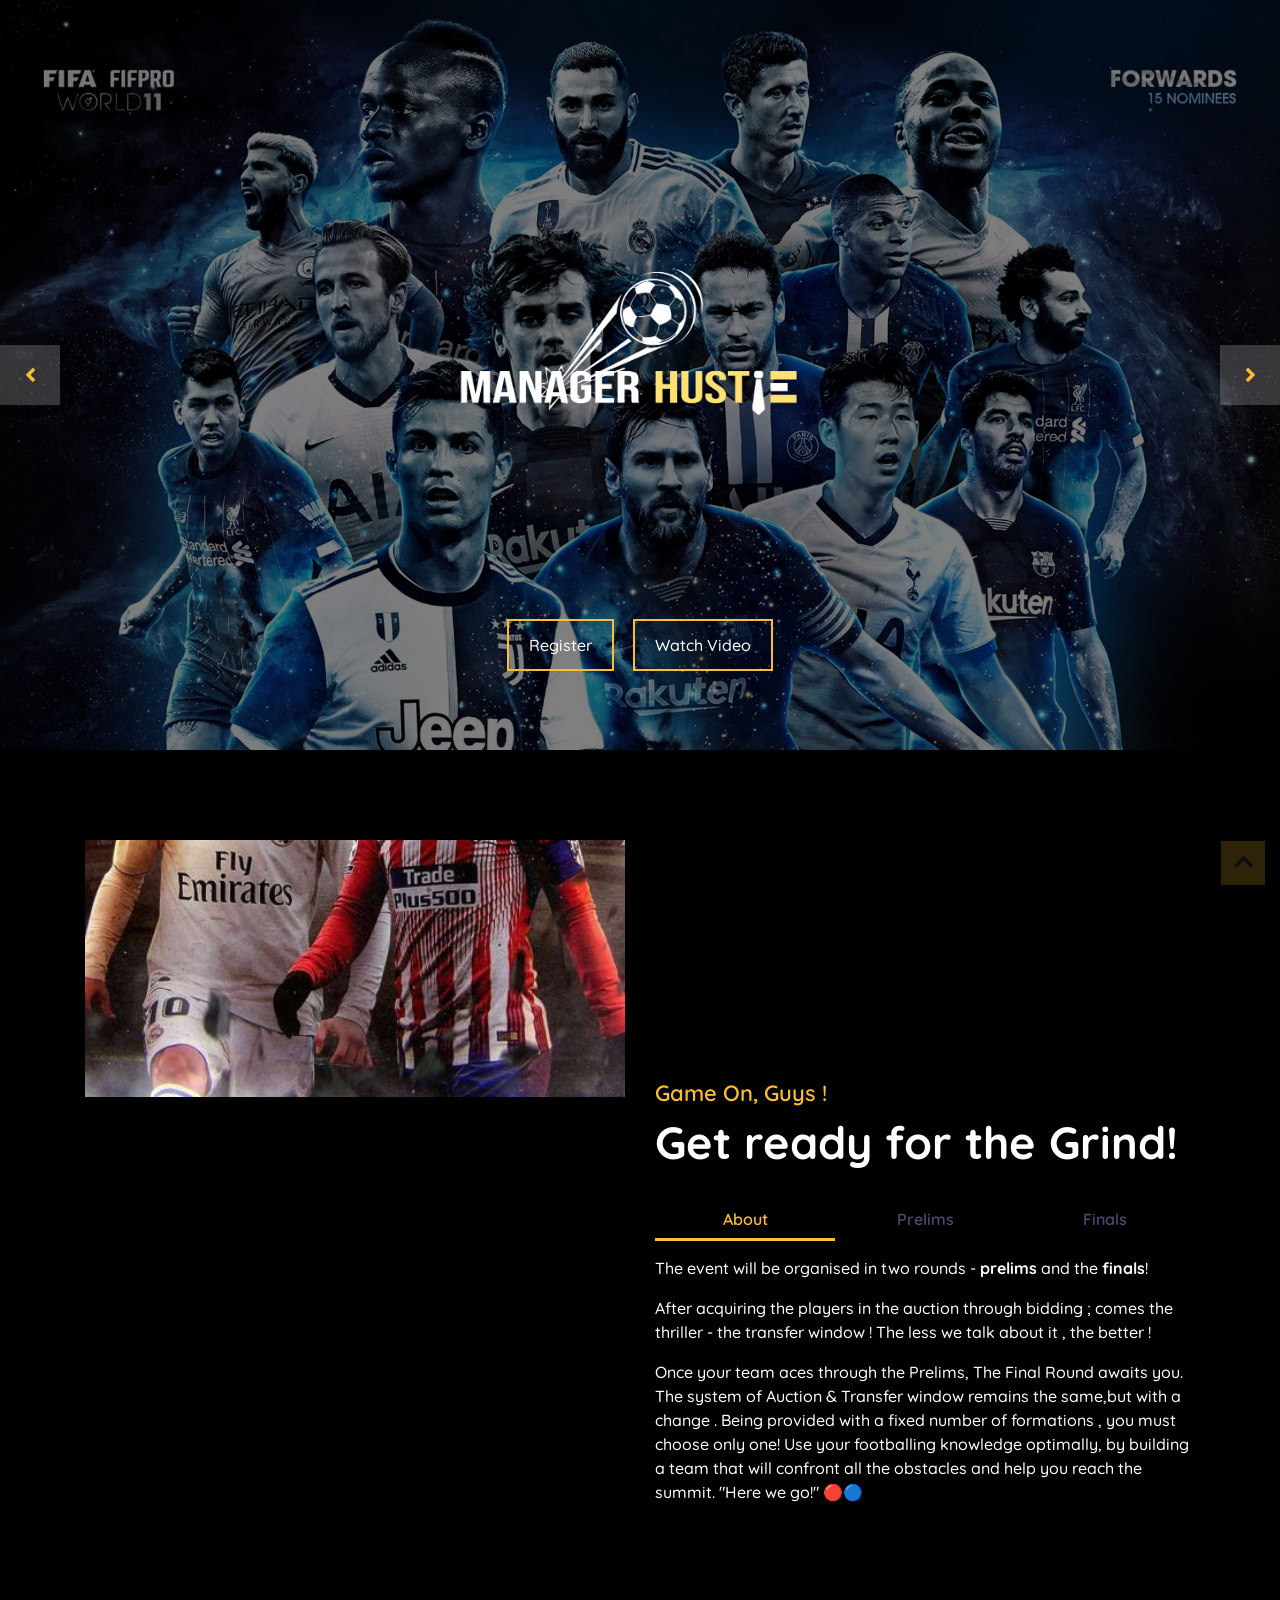
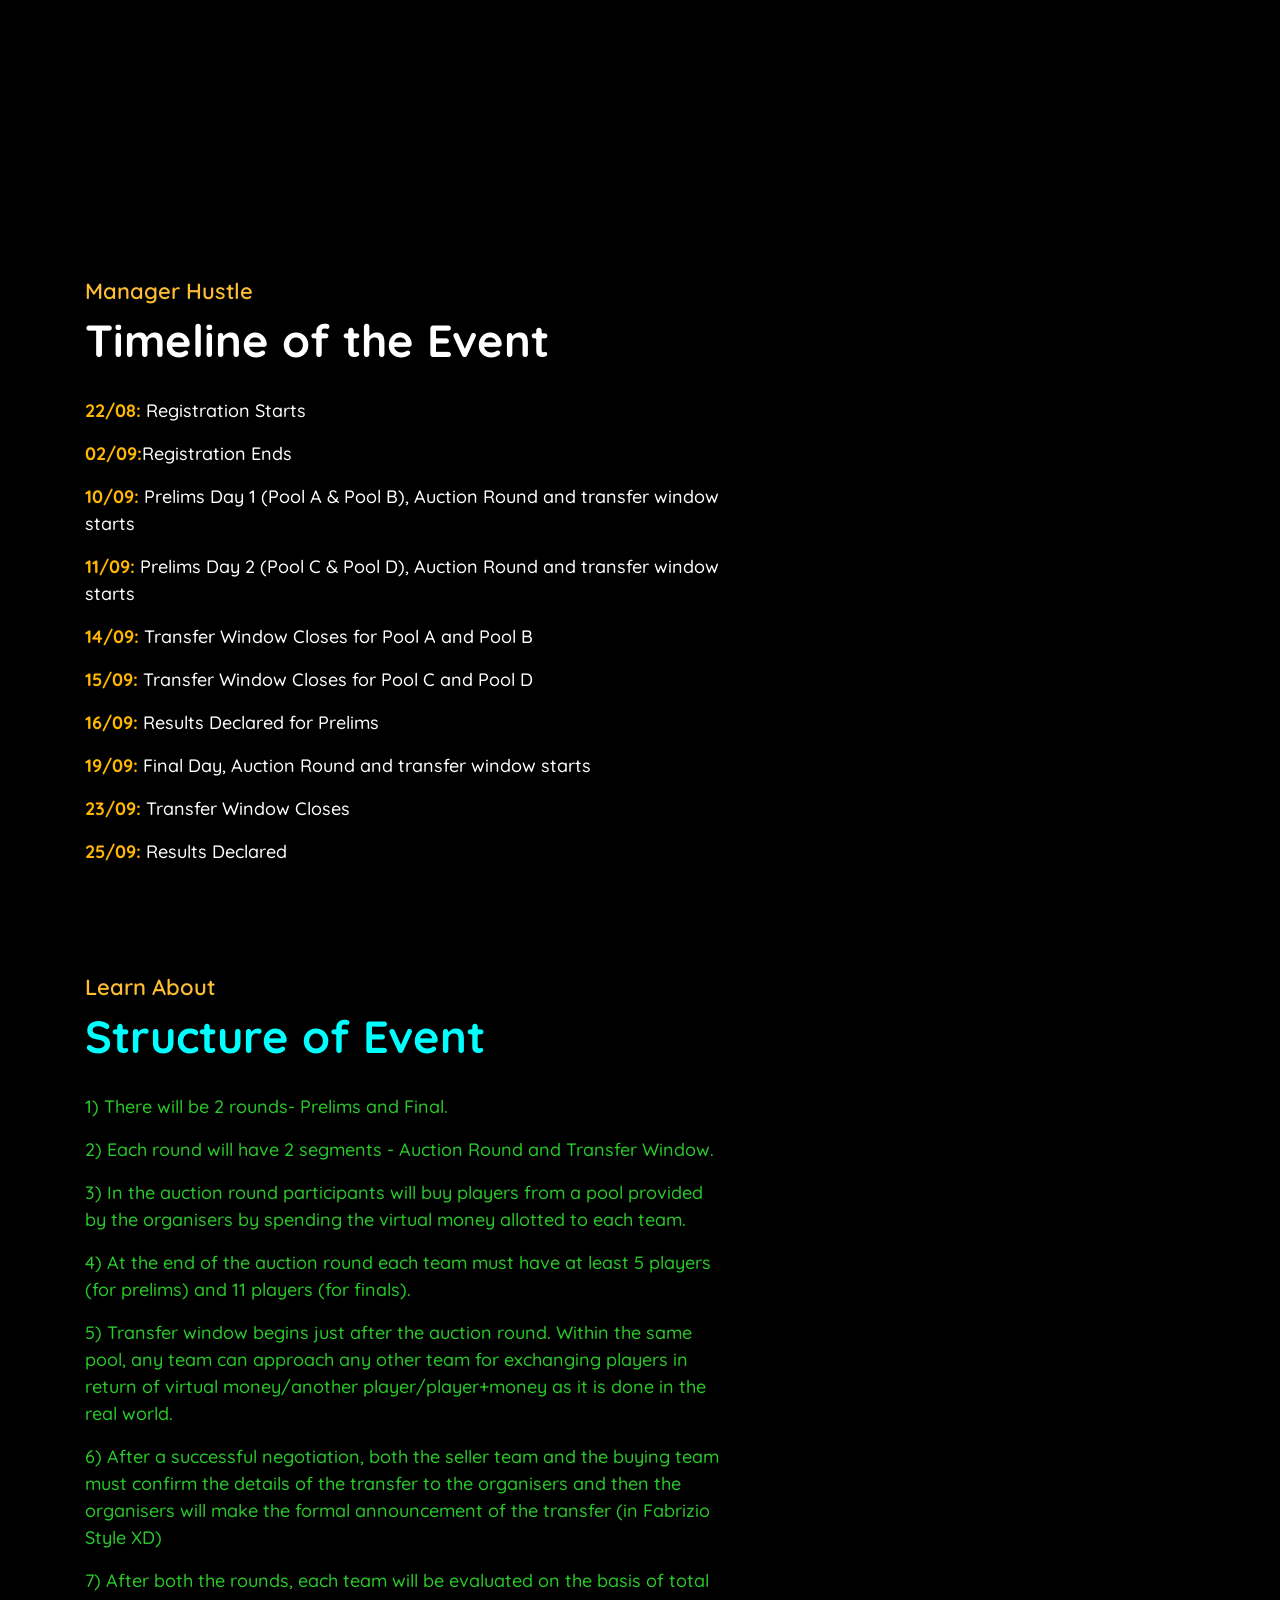
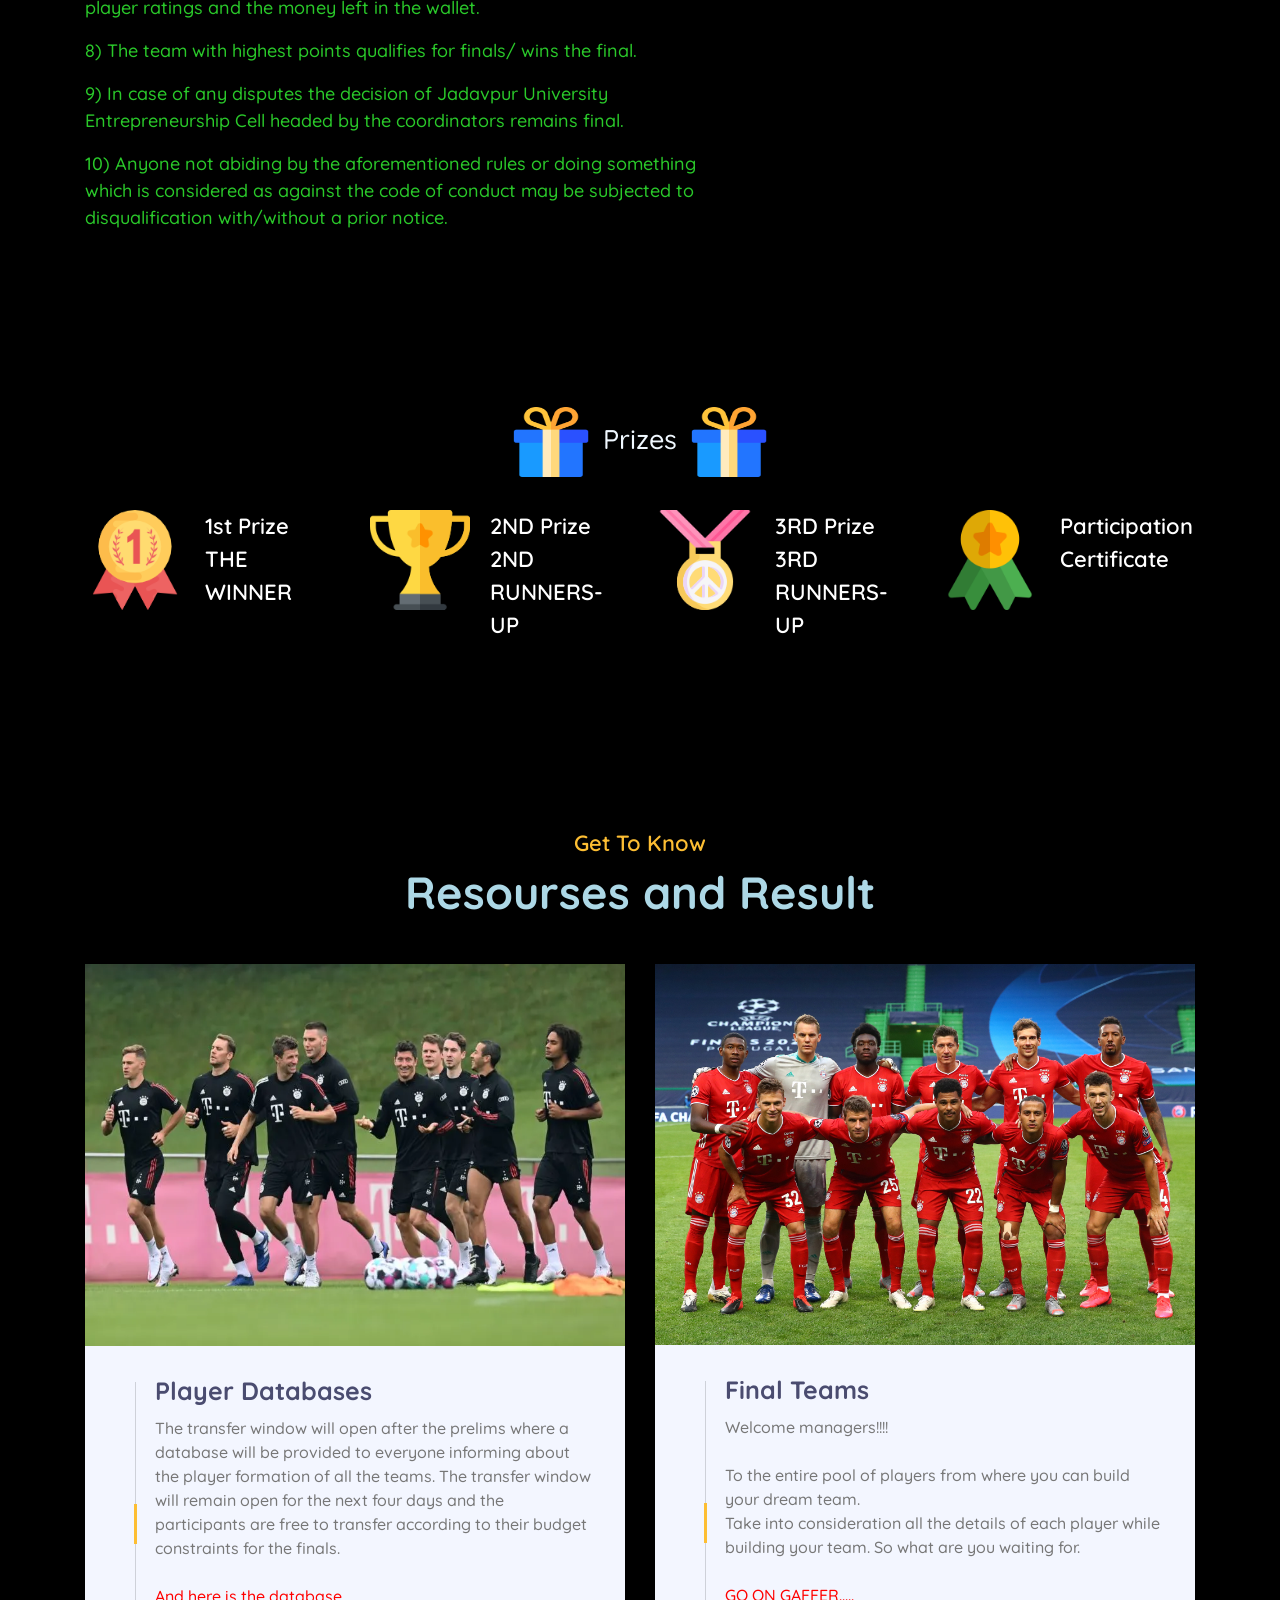
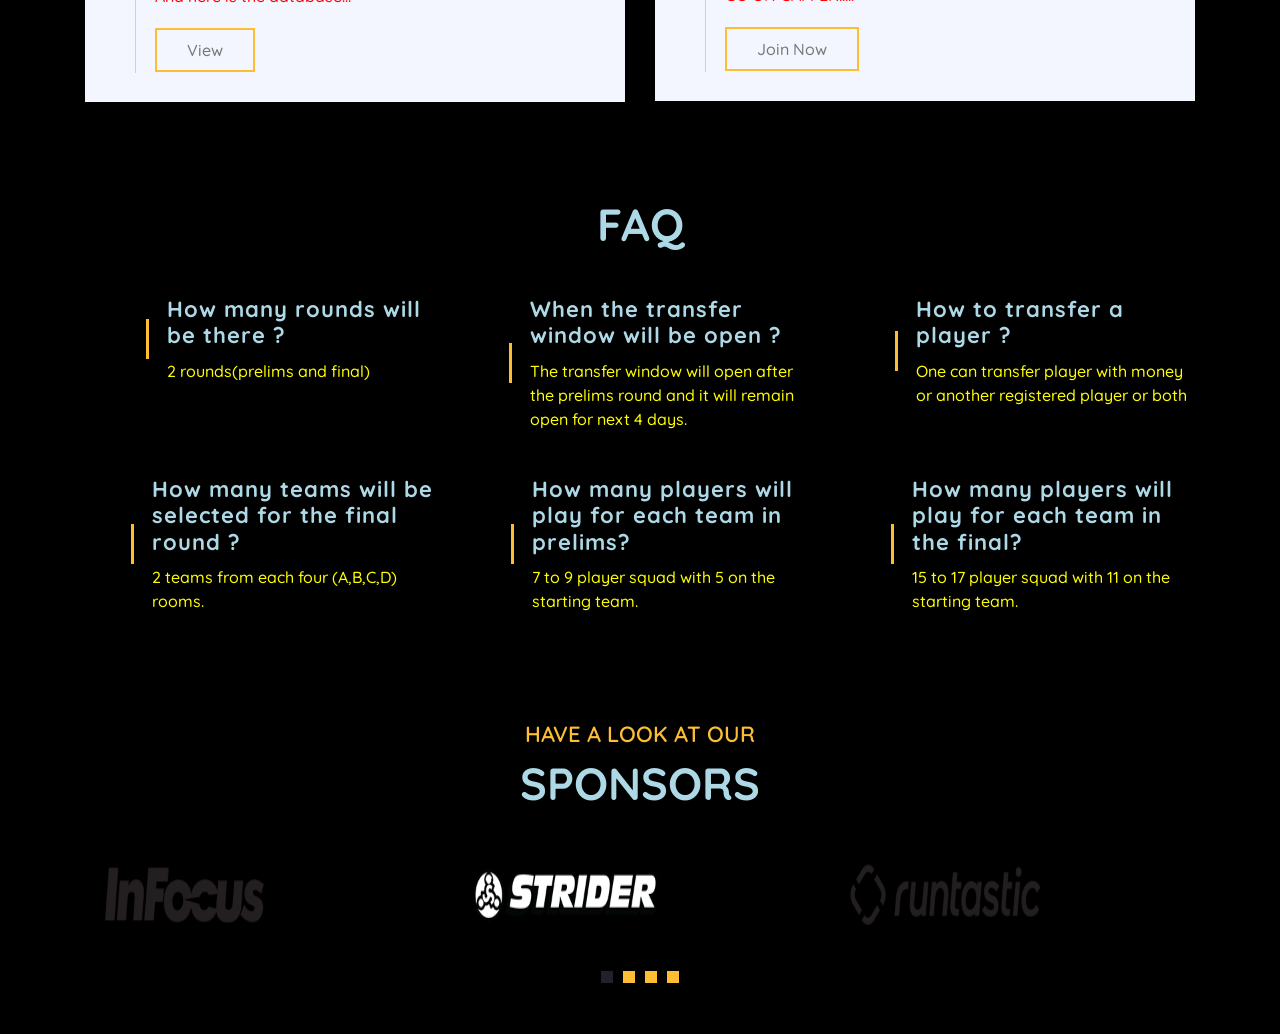
==== index.html @ 0bf6f9a2 "Add files via upload" ====
<!DOCTYPE html>
<html lang="en">
    <head>
        <meta charset="utf-8">
        <title>Manager Hustle</title>
        <meta content="width=device-width, initial-scale=1.0" name="viewport">
        <meta content="Free Website Template" name="keywords">
        <meta content="Free Website Template" name="description">

        <!-- Favicon -->
        <link href="img/favicon.ico" rel="icon">

        <!-- Google Font -->
        <link href="https://fonts.googleapis.com/css2?family=Quicksand:wght@300;400;500;600;700&display=swap" rel="stylesheet">
        
        <!-- CSS Libraries -->
        <link href="https://stackpath.bootstrapcdn.com/bootstrap/4.4.1/css/bootstrap.min.css" rel="stylesheet">
        <link href="https://cdnjs.cloudflare.com/ajax/libs/font-awesome/5.10.0/css/all.min.css" rel="stylesheet">
        <link href="lib/flaticon/font/flaticon.css" rel="stylesheet">
        <link href="lib/animate/animate.min.css" rel="stylesheet">
        <link href="lib/owlcarousel/assets/owl.carousel.min.css" rel="stylesheet">

        <!-- Template Stylesheet -->
        <link href="css/style.css" rel="stylesheet">
        <style>
  


h1 { font-size: 20px; }

.linear-wipe {
  text-align: center;
  
  background: linear-gradient(to right, #FFF 20%, #FF0 40%, #FF0 60%, #FFF 80%);
  background-size: 200% auto;
  
  color: #000;
  background-clip: text;
  
  -webkit-background-clip: text;
  -webkit-text-fill-color: transparent;
  
  animation: shine 1s linear infinite;
  @keyframes shine {
    to {
      background-position: 400% center;
    }
  }
}


        </style>
 
    </head>

    <body>
        <!-- Top Bar Start -->
        <!-- <div class="top-bar d-none d-md-block">
            <div class="container-fluid">
                <div class="row">
                    <div class="col-md-8">
                        <div class="top-bar-left">
                            <div class="text">
                                <i class="fa fa-phone-alt"></i>
                                <p>+123 456 7890</p>
                            </div>
                            <div class="text">
                                <i class="fa fa-envelope"></i>
                                <p>info@example.com</p>
                            </div>
                        </div>
                    </div>
                    <div class="col-md-4">
                        <div class="top-bar-right">
                            <div class="social">
                                <a href=""><i class="fab fa-twitter"></i></a>
                                <a href=""><i class="fab fa-facebook-f"></i></a>
                                <a href=""><i class="fab fa-linkedin-in"></i></a>
                                <a href=""><i class="fab fa-instagram"></i></a>
                            </div>
                        </div>
                    </div>
                </div>
            </div>
        </div> -->
        <!-- Top Bar End -->

        <!-- Nav Bar Start -->
        <!-- <div class="navbar navbar-expand-lg bg-dark navbar-dark">
            <div class="container-fluid">
                <a href="index.html" class="navbar-brand"><img src="" alt=""></a>
                <button type="button" class="navbar-toggler" data-toggle="collapse" data-target="#navbarCollapse">
                    <span class="navbar-toggler-icon"></span>
                </button>

                <div class="collapse navbar-collapse justify-content-between" id="navbarCollapse">
                    <div class="navbar-nav ml-auto">
                        <a href="index.html" class="nav-item nav-link active">Home</a>
                        <a href="about.html" class="nav-item nav-link">About</a>
                        <a href="causes.html" class="nav-item nav-link">Rules</a> -->
                       
                        <!-- <a href="blog.html" class="nav-item nav-link">Blog</a> -->
                        <!-- <div class="nav-item dropdown">
                            <a href="#" class="nav-link dropdown-toggle" data-toggle="dropdown">Events</a>
                            <div class="dropdown-menu">
                                <a href="single.html" class="dropdown-item">Detail Page</a>
                                <a href="service.html" class="dropdown-item">What We Do</a>
                                <a href="team.html" class="dropdown-item">Meet The Team</a>
                                <a href="donate.html" class="dropdown-item">Donate Now</a>
                                <a href="volunteer.html" class="dropdown-item">Become A Volunteer</a>
                            </div>
                        </div>
                        <a href="event.html" class="nav-item nav-link">Sponsors</a>
                        <a href="contact.html" class="nav-item nav-link">Contact</a>
                    </div>
                </div>
            </div>
        </div> -->
        <!-- Nav Bar End -->


        <!-- Carousel Start -->
        <div class="carousel" style="background-color: black;">
            <div class="container-fluid">
                <div class="owl-carousel">
                    <div class="carousel-item">
                        <div class="carousel-img">
                            <img src="img/wp2.jpg" style="opacity: 1; height: 750px;" alt="Image">
                        </div>
                        
                        <div class="carousel-text">
                           <img src="img/logo.png" style="margin-inline: 0px;" alt="">
                            <!-- <h1 class="linear-wipe" style="color: rgb(218, 205, 23); font-size:75px;  ">Manager Hustle</h1> -->
                            <!-- <img src="img/logo.png" style="margin-top: 0px;" alt=""> -->
                            <div class="carousel-btn">
                                <a class="btn btn-custom" href="">Register</a>
                            <!-- <p>
                               <i style="font-size: 30px;">Here we go!!!</i>
                            </p> -->
                           
                                <a class="btn btn-custom btn-play" data-toggle="modal"  data-target="#videoModal" data-image-src="https://youtu.be/ODp3B_pQD48" >Watch Video</a> 
                            </div>
                        </div>
                    </div>
                    <div class="carousel-item">
                        <div class="carousel-img">
                            <img src="img/gk.jpg" style="height: 750px;" alt="Image">
                        </div>
                        <div class="carousel-text">
                            <h1>Get Involved with helping hand</h1>
                            <p>
                                :With the pressure on, the crowd cheering , adrenaline coursing through the body ,confidence bolstered by the saves, a goalie lets nothing by him . Remain aware of every titbits of the event , because a moment of neglect can cost you just as it costs the goalie. Estar prepardo!

                            </p>
                            <div class="carousel-btn">
                                <a class="btn btn-custom" href="">Register</a>
                                <!-- <a class="btn btn-custom btn-play" data-toggle="modal" data-src="https://www.youtube.com/embed/DWRcNpR6Kdc" data-target="#videoModal">Watch Video</a> -->
                            </div>
                        </div>
                    </div>
                    <div class="carousel-item">
                        <div class="carousel-img">
                            <img src="img/manager.jpg" style="height: 750px;" alt="Image">
                        </div>
                        <div class="carousel-text">
                            <h1>Bringing smiles to millions</h1>
                            <p>
                                Want to manage your dream football team? Here's the perfect chance!
                                Bid against other managers to recruit your favourite players. Hunt for promising players in the transfer window; choose your team formation and build a team of champs , aiding you reach the top.
                                VAMOS!⚡
                                
                            </p>
                            <div class="carousel-btn">
                                <a class="btn btn-custom" href="">Register</a>
                                <!-- <a class="btn btn-custom btn-play" data-toggle="modal" data-src="https://www.youtube.com/embed/DWRcNpR6Kdc" data-target="#videoModal">Watch Video</a> -->
                            </div>
                        </div>
                    </div>
                </div>
            </div>
        </div>
        <!-- Carousel End -->

        <!-- Video Modal Start-->
        <!-- <div class="modal fade" id="videoModal" tabindex="-1" role="dialog" aria-labelledby="exampleModalLabel" aria-hidden="true">
            <div class="modal-dialog" role="document">
                <div class="modal-content">
                    <div class="modal-body">
                        <button type="button" class="close" data-dismiss="modal" aria-label="Close">
                            <span aria-hidden="true">&times;</span>
                        </button>         -->
                        <!-- 16:9 aspect ratio -->
                        <!-- <div class="embed-responsive embed-responsive-16by9">
                            <iframe class="embed-responsive-item" src="" id="video"  allowscriptaccess="always" allow="autoplay"></iframe>
                        </div>
                    </div>
                </div>
            </div>
        </div>  -->
        <!-- Video Modal End -->
        

        <!-- About Start -->
        <div class="about">
            <div class="container">
                <div class="row align-items-center">
                    <div class="col-lg-6">
                        <div class="about-img" data-parallax="scroll" data-image-src="img/vert.jpg"></div>
                    </div>
                    <div class="col-lg-6">
                        <div class="section-header">
                            <p>Game on, Guys ! </p>
                            <h2 style="color: white;">Get ready for the Grind!</h2>
                        </div>
                        <div class="about-tab">
                            <ul class="nav nav-pills nav-justified">
                                <li class="nav-item">
                                    <a class="nav-link active" data-toggle="pill" href="#tab-content-1" >About</a>
                                </li>
                                <li class="nav-item">
                                    <a class="nav-link" data-toggle="pill" href="#tab-content-2">Prelims</a>
                                </li>
                                <li class="nav-item">
                                    <a class="nav-link" data-toggle="pill" href="#tab-content-3">Finals</a>
                                </li>
                            </ul>

                            <div class="tab-content">
                                <div id="tab-content-1" class="container tab-pane active" style="color: white;">
                                    The event will be organised in two rounds -  <b>prelims</b> and the <b>finals</b>!
<p> <p>
                                    After acquiring the players  in the auction through bidding ; comes the thriller - the transfer window ! The less we talk about it , the better !
                                </p></p>
                                    Once your team aces through the Prelims, The Final Round awaits you. The system of Auction & Transfer window remains the same,but with a change . Being provided with a fixed number of formations , you must choose only one! Use your footballing knowledge optimally, by building a team that will confront all the obstacles and help you reach the summit.
                                    "Here we go!" 🔴🔵
                                </div>
                                <div id="tab-content-2" class="container tab-pane fade" style="color: white;">
                                    Have you chosen a formation and lack a player or two that suit your team perfectly? <p> <p>  Worry not! Transfer window is the way to go. </p>  </p> You can start negotiating with the other teams about the player(s) you want and can confirm the deal once both the parties have reached an agreement. </p>

                                </div>
                                <div id="tab-content-3" class="container tab-pane fade" style="color: white;">
                                    Buckle your shoes and prepare for the final showdown. <p><p> Here, we introduce player formation, so it can go all haywire if you aren't judicious enough. </p></p> It's time to test how well you know your favourite players and strategise them accordingly.

                                </div>
                            </div>
                        </div>
                    </div>
                </div>
            </div>
        </div>
        <!-- About End -->



        
        
        <!-- Facts Start -->
        <!-- <div class="facts" data-parallax="scroll" data-image-src="img/facts.jpg">
            <div class="container">
                <div class="row">
                    <div class="col-lg-3 col-md-6">
                        <div class="facts-item">
                            <i class="flaticon-home"></i>
                            <div class="facts-text">
                                <h3 class="facts-plus" data-toggle="counter-up">150</h3>
                                <p>Countries</p>
                            </div>
                        </div>
                    </div>
                    <div class="col-lg-3 col-md-6">
                        <div class="facts-item">
                            <i class="flaticon-charity"></i>
                            <div class="facts-text">
                                <h3 class="facts-plus" data-toggle="counter-up">400</h3>
                                <p>Volunteers</p>
                            </div>
                        </div>
                    </div>
                    <div class="col-lg-3 col-md-6">
                        <div class="facts-item">
                            <i class="flaticon-kindness"></i>
                            <div class="facts-text">
                                <h3 class="facts-dollar" data-toggle="counter-up">10000</h3>
                                <p>Our Goal</p>
                            </div>
                        </div>
                    </div>
                    <div class="col-lg-3 col-md-6">
                        <div class="facts-item">
                            <i class="flaticon-donation"></i>
                            <div class="facts-text">
                                <h3 class="facts-dollar" data-toggle="counter-up">5000</h3>
                                <p>Raised</p>
                            </div>
                        </div>
                    </div>
                </div>
            </div>
        </div> -->
        <!-- Facts End -->
        
        
        <!-- Causes Start -->
        <!-- <div class="causes">
            <div class="container">
                <div class="section-header text-center">
                    <p>Popular Causes</p>
                    <h2>Let's know about charity causes around the world</h2>
                </div>
                <div class="owl-carousel causes-carousel">
                    <div class="causes-item">
                        <div class="causes-img">
                            <img src="img/causes-1.jpg" alt="Image">
                        </div>
                        <div class="causes-progress">
                            <div class="progress">
                                <div class="progress-bar" role="progressbar" aria-valuenow="85" aria-valuemin="0" aria-valuemax="100">
                                    <span>85%</span>
                                </div>
                            </div>
                            <div class="progress-text">
                                <p><strong>Raised:</strong> $100000</p>
                                <p><strong>Goal:</strong> $50000</p>
                            </div>
                        </div>
                        <div class="causes-text">
                            <h3>Lorem ipsum dolor sit</h3>
                            <p>Lorem ipsum dolor sit amet elit. Phasell nec pretium mi. Curabit facilis ornare velit non vulputa</p>
                        </div>
                        <div class="causes-btn">
                            <a class="btn btn-custom">Learn More</a>
                            <a class="btn btn-custom">Donate Now</a>
                        </div>
                    </div>
                    <div class="causes-item">
                        <div class="causes-img">
                            <img src="img/causes-2.jpg" alt="Image">
                        </div>
                        <div class="causes-progress">
                            <div class="progress">
                                <div class="progress-bar" role="progressbar" aria-valuenow="85" aria-valuemin="0" aria-valuemax="100">
                                    <span>85%</span>
                                </div>
                            </div>
                            <div class="progress-text">
                                <p><strong>Raised:</strong> $100000</p>
                                <p><strong>Goal:</strong> $50000</p>
                            </div>
                        </div>
                        <div class="causes-text">
                            <h3>Lorem ipsum dolor sit</h3>
                            <p>Lorem ipsum dolor sit amet elit. Phasell nec pretium mi. Curabit facilis ornare velit non vulputa</p>
                        </div>
                        <div class="causes-btn">
                            <a class="btn btn-custom">Learn More</a>
                            <a class="btn btn-custom">Donate Now</a>
                        </div>
                    </div>
                    <div class="causes-item">
                        <div class="causes-img">
                            <img src="img/causes-3.jpg" alt="Image">
                        </div>
                        <div class="causes-progress">
                            <div class="progress">
                                <div class="progress-bar" role="progressbar" aria-valuenow="85" aria-valuemin="0" aria-valuemax="100">
                                    <span>85%</span>
                                </div>
                            </div>
                            <div class="progress-text">
                                <p><strong>Raised:</strong> $100000</p>
                                <p><strong>Goal:</strong> $50000</p>
                            </div>
                        </div>
                        <div class="causes-text">
                            <h3>Lorem ipsum dolor sit</h3>
                            <p>Lorem ipsum dolor sit amet elit. Phasell nec pretium mi. Curabit facilis ornare velit non vulputa</p>
                        </div>
                        <div class="causes-btn">
                            <a class="btn btn-custom">Learn More</a>
                            <a class="btn btn-custom">Donate Now</a>
                        </div>
                    </div>
                    <div class="causes-item">
                        <div class="causes-img">
                            <img src="img/causes-4.jpg" alt="Image">
                        </div>
                        <div class="causes-progress">
                            <div class="progress">
                                <div class="progress-bar" role="progressbar" aria-valuenow="85" aria-valuemin="0" aria-valuemax="100">
                                    <span>85%</span>
                                </div>
                            </div>
                            <div class="progress-text">
                                <p><strong>Raised:</strong> $100000</p>
                                <p><strong>Goal:</strong> $50000</p>
                            </div>
                        </div>
                        <div class="causes-text">
                            <h3>Lorem ipsum dolor sit</h3>
                            <p>Lorem ipsum dolor sit amet elit. Phasell nec pretium mi. Curabit facilis ornare velit non vulputa</p>
                        </div>
                        <div class="causes-btn">
                            <a class="btn btn-custom">Learn More</a>
                            <a class="btn btn-custom">Donate Now</a>
                        </div>
                    </div>
                </div>
            </div>
        </div> -->
        <!-- Causes End -->
        
        
        <!-- Donate Start -->
        <div class="donate" data-parallax="scroll" data-image-src="img/black.jpg">
            <div class="container">
                <div class="row align-items-center">
                    <div class="col-lg-7">
                        <div class="donate-content">
                            <div class="section-header">
                                <p>Manager Hustle</p>
                                <h2>Timeline of the Event</h2>
                            </div>
                            <div class="donate-text">
                                <div class="typing-demo">
                                <p class="mousehov">
                                    <b style="color:#ffb703;">22/08:</b>  Registration Starts
                                    </p>
                                    <p> <b style="color: #ffb703;">02/09:</b>Registration Ends </p>
                                    
                                    <p> <b style="color:#ffb703;">10/09:</b> Prelims Day 1 (Pool A & Pool B), Auction Round and transfer window starts </p>
                                   <p> <b style="color:#ffb703;">11/09:</b> Prelims Day 2 (Pool C & Pool D), Auction Round and transfer window starts </p>
                                    
                                   <p> <b style="color:#ffb703;"> 14/09:</b> Transfer Window Closes for Pool A and Pool B </p>
                                    <p> <b style="color:#ffb703;"> 15/09:</b> Transfer Window Closes for Pool C and Pool D </p>
                                    
                                    <p> <b style="color:#ffb703;">16/09:</b>  Results Declared for Prelims </p>
                                    
                                    <p> <b style="color:#ffb703;">19/09: </b> Final Day, Auction Round and transfer window starts </p>
                                    
                                    <p> <b style="color:#ffb703;"> 23/09: </b>Transfer Window Closes </p>
                                    
                                    <p> <b style="color:#ffb703;"> 25/09:</b> Results Declared </p>
                                    
                                </p>
                            </div>
                            </div>
                        </div>
                    </div>
                    <!-- <div class="col-lg-5">
                        <div class="donate-form">
                            <form>
                                <div class="control-group">
                                    <input type="text" class="form-control" placeholder="Name" required="required" />
                                </div>
                                <div class="control-group">
                                    <input type="email" class="form-control" placeholder="Email" required="required" />
                                </div>
                                <div class="btn-group btn-group-toggle" data-toggle="buttons">
                                    <label class="btn btn-custom active">
                                        <input type="radio" name="options" checked> $10
                                    </label>
                                    <label class="btn btn-custom">
                                        <input type="radio" name="options"> $20
                                    </label>
                                    <label class="btn btn-custom">
                                        <input type="radio" name="options"> $30
                                    </label>
                                </div>
                                <div>
                                    <button class="btn btn-custom" type="submit">Donate Now</button>
                                </div>
                            </form>
                        </div>
                    </div> -->
                </div>
            </div>
        </div>
        <!-- Donate End -->
                <!-- Volunteer Start -->
                <div class="volunteer" data-parallax="scroll" data-image-src="img/cr.jpg">
                    <div class="container">
                        <div class="row align-items-center">
                            <!-- <div class="col-lg-5">
                                <div class="volunteer-form">
                                    <form>
                                        <div class="control-group">
                                            <input type="text" class="form-control" placeholder="Name" required="required" />
                                        </div>
                                        <div class="control-group">
                                            <input type="email" class="form-control" placeholder="Email" required="required" />
                                        </div>
                                        <div class="control-group">
                                            <textarea class="form-control" placeholder="Why you want to become a volunteer?" required="required"></textarea>
                                        </div>
                                        <div>
                                            <button class="btn btn-custom" type="submit">Become a volunteer</button>
                                        </div>
                                    </form>
                                </div>
                            </div> -->
                            <div class="col-lg-7">
                                <div class="volunteer-content">
                                    <div class="section-header">
                                        <p>Learn About</p>
                                        <h2 style="color: aqua;">Structure of Event</h2>
                                    </div>
                                    <div class="volunteer-text">
                                        <div class="typewriter">
                                        <!-- <h2 style="color: yellow;">Preliems</h2> -->
                                        <p>
                                            1) There will be 2 rounds- Prelims and Final.
                                            </p>
<p> 2) Each round will have 2 segments - Auction Round and Transfer Window. </p>
<p> 3) In the auction round participants will buy players from a pool provided by the organisers by spending the virtual money allotted to each team. </p>
<p> 4) At the end of the auction round each team must have at least 5 players (for prelims) and 11 players (for finals).</p>
<p>5) Transfer window begins just after the auction round. Within the same pool, any team can approach any other team for exchanging players in return of virtual money/another player/player+money as it is done in the real world.</p>
<p>6) After a successful negotiation, both the seller team and the buying team must confirm the details of the transfer to the organisers and then the organisers will make the formal announcement of the transfer (in Fabrizio Style XD) </p>
<p>7) After both the rounds, each team will be evaluated on the basis of total player ratings and the money left in the wallet.</p>
<p>8) The team with highest points qualifies for finals/ wins the final.</p>
<p>9) In case of any disputes the decision of Jadavpur University Entrepreneurship Cell headed by the coordinators remains final.</p>
<p>10) Anyone not abiding by the aforementioned rules or doing something which is considered as against the code of conduct may be subjected to disqualification with/without a prior notice.</p>

                                        </p>
                                    </div>
                                        <!-- <h2 style="color: yellow;">Finals</h2> -->
                                        <!-- <p>
                                            Lorem ipsum dolor sit amet elit. Phasellus nec pretium mi. Curabitur facilisis ornare velit non. Aliquam metus tortor, auctor id gravida, viverra quis sem. Curabitur non nisl nec nisi maximus. Aenean convallis porttitor. Aliquam interdum at lacus non blandit.
                                        </p> -->
                                    </div>
                                </div>
                            </div>
                        </div>
                    </div>
                </div>
                <!-- Volunteer End -->

                <div class="facts" data-parallax="scroll" data-image-src="img/pbg3.jpg" style="z-index: -1; opacity: 1;">
                    <div class="container">
                        <h1 style="color: aliceblue;text-align: center; font-size: 27px;"><img src="img/gift2.png" style="height: 70px; width: 90px;"  alt=""> Prizes <img src="img/gift2.png" style="height: 70px; width: 90px;" alt=""></h1>
                        <div class="row">
                          
                            <div class="col-lg-3 col-md-6">
                                <div class="facts-item">
                                   <img src="img/1st.png" style="width: 100px; height: 100px;" alt="">
                                    <!-- <i class="flaticon-home"></i> -->
                                    <div class="facts-text">
                                        <!-- <h3 class="facts-plus" data-toggle="counter-up">150</h3> -->
                                        
                                        <p>1st Prize</p>
                                        <p>THE WINNER</p>
                                    </div>
                                  
                                </div>
                               
                            </div>
                            <div class="col-lg-3 col-md-6">
                                <div class="facts-item">
                                   <img src="img/prize2.jpg" style="width: 100px; height: 100px;" alt="">
                                    <!-- <i class="flaticon-home"></i> -->
                                    <div class="facts-text">
                                        <!-- <h3 class="facts-plus" data-toggle="counter-up">150</h3> -->
                                        
                                        <p>2ND Prize</p>
                                        <p>2ND RUNNERS-UP</p>
                                    </div>
                                  
                                </div>
                               
                            </div>
                            <div class="col-lg-3 col-md-6">
                                <div class="facts-item">
                                   <img src="img/prize4.png" style="width: 100px; height: 100px;" alt="">
                                    <!-- <i class="flaticon-home"></i> -->
                                    <div class="facts-text">
                                        <!-- <h3 class="facts-plus" data-toggle="counter-up">150</h3> -->
                                        
                                        <p>3RD Prize</p>
                                        <p>3RD RUNNERS-UP</p>
                                    </div>
                                  
                                </div>
                               
                            </div>
                            <div class="col-lg-3 col-md-6">
                                <div class="facts-item">
                                   <img src="img/prize3.png" style="width: 100px; height: 100px;" alt="">
                                    <!-- <i class="flaticon-home"></i> -->
                                    <div class="facts-text">
                                        <!-- <h3 class="facts-plus" data-toggle="counter-up">150</h3> -->
                                        
                                        <p>Participation Certificate</p>
                                        <!-- <p>Lorem ipsum dolor sit amet.</p> -->
                                    </div>
                                  
                                </div>
                               
                            </div>
                        </div>
                    </div>
                </div> 
        
        
        
        <!-- Event Start -->
        <div class="event">
            <div class="container">
                <div class="section-header text-center">
                    <p>Get to know</p>
                    <h2 style="color: lightblue;">Resourses and Result</h2>
                </div>
                <div class="row">
                    <div class="col-lg-6">
                        <div class="event-item">
                            <img src="img/bay.webp" style="height: 382px;" alt="Image">
                            <div class="event-content">
                                <!-- <div class="event-meta">
                                    <p><i class="fa fa-calendar-alt"></i>01-Jan-45</p>
                                    <p><i class="far fa-clock"></i>8:00 - 10:00</p>
                                    <p><i class="fa fa-map-marker-alt"></i>New York</p>
                                </div> -->
                                <div class="event-text">
                                    <h3>Player Databases</h3>
                                    <p>
                                        The transfer window will open after the prelims where a database will be provided to everyone informing about the player formation of all the teams. The transfer window will remain open for the next four days and the participants are free to transfer according to their budget constraints for the finals.

                                    </p>
                                    <p>
                                    <p style="color: red;"> <br> And here is the database...</p></p>
                                    <a class="btn btn-custom" href="https://docs.google.com/document/d/1WeGU0UL2Kx5sXt-m_gGYXavRhEBzg5X8qKy5-F5cyec/edit">View</a>
                                </div>
                            </div>
                        </div>
                    </div>
                    <div class="col-lg-6">
                        <div class="event-item">
                            <img src="img/neu.jpg" alt="Image">
                            <div class="event-content">
                                <!-- <div class="event-meta">
                                    <p><i class="fa fa-calendar-alt"></i>01-Jan-45</p>
                                    <p><i class="far fa-clock"></i>8:00 - 10:00</p>
                                    <p><i class="fa fa-map-marker-alt"></i>New York</p>
                                </div> -->
                                <div class="event-text">
                                    <h3>Final Teams</h3>
                                    <p>
                                        Welcome managers!!!! <br>
                                        <p> <br> To the entire pool of players from where you can build your dream team. </p><p> Take into consideration all the details of each player while building your team. So what are you waiting for. 
                                    </p> <p><p style="color: red;"> <br> GO ON GAFFER.....</p></p>                                      
                                    </p>
                                    <a class="btn btn-custom" href="">Join Now</a>
                                </div>
                            </div>
                        </div>
                    </div>
                </div>
            </div>
        </div>
        <!-- Event End -->

        <!-- Service Start -->
        <div class="service">
            <div class="container">
                <div class="section-header text-center">
                    <p></p>
                    <h2 style="color: lightblue;">FAQ</h2>
                </div>
                <div class="row">
                    <div class="col-lg-4 col-md-6">
                        <div class="service-item">
                            <div class="service-icon">
                                <!-- <i class="flaticon-diet"></i> -->
                            </div>
                            <div class="service-text">
                                <h3 style="color: lightblue;">How many rounds will be there ?
                                </h3>
                                <p style="color: yellow;">2 rounds(prelims and final)
                                </p>
                            </div>
                        </div>
                    </div>
                    <div class="col-lg-4 col-md-6">
                        <div class="service-item">
                            <div class="service-icon">
                                <!-- <i class="flaticon-water"></i> -->
                            </div>
                            <div class="service-text">
                                <h3 style="color: lightblue;">When the transfer window will be open ?</h3>
                                <p style="color: yellow;">The transfer window will open after the prelims round and it will remain open for next 4 days.</p>
                            </div>
                        </div>
                    </div>
                    <div class="col-lg-4 col-md-6">
                        <div class="service-item">
                            <div class="service-icon">
                                <!-- <i class="flaticon-healthcare"></i> -->
                            </div>
                            <div class="service-text">
                                <h3 style="color: lightblue;">How to transfer a player ?
                                </h3>
                                <p style="color: yellow;"> One can transfer player with money or another registered player or both
                                </p>
                            </div>
                        </div>
                    </div>
                    <div class="col-lg-4 col-md-6">
                        <div class="service-item">
                            <div class="service-icon">
                                <!-- <i class="flaticon-education"></i> -->
                            </div>
                            <div class="service-text">
                                <h3 style="color: lightblue;">How many teams will be selected for the final round ?</h3>
                                <p style="color: yellow;">2 teams from each four (A,B,C,D) rooms.</p>
                            </div>
                        </div>
                    </div>
                    <div class="col-lg-4 col-md-6">
                        <div class="service-item">
                            <div class="service-icon">
                                <!-- <i class="flaticon-home"></i> -->
                            </div>
                            <div class="service-text">
                                <h3 style="color: lightblue;">How many players will play for each team in prelims?
                                </h3>
                                <p style="color: yellow;">7 to 9 player squad with 5 on the starting team.
                                </p>
                            </div>
                        </div>
                    </div>
                    <div class="col-lg-4 col-md-6">
                        <div class="service-item">
                            <div class="service-icon">
                                <!-- <i class="flaticon-social-care"></i> -->
                            </div>
                            <div class="service-text">
                                <h3 style="color: lightblue;">How many players will play for each team in the final?</h3>
                                <p style="color: yellow;"> 15 to 17 player squad with 11 on the starting team.</p>
                            </div>
                        </div>
                    </div>
                </div>
            </div>
        </div>


        <div class="testimonial">
            <div class="container">
                <div class="section-header text-center">
                    <p>HAVE A LOOK AT OUR</p>
                    <h2 style="color: lightblue;">SPONSORS</h2>
                </div>
                <div class="owl-carousel testimonials-carousel">
                    <div class="testimonial-item">
                        <div class="testimonial-profile">
                            <img src="img/client-1.png" style="align-items: center; height: 80px; width: 200px;" alt="Image">
                             <!-- <div class="testimonial-name">
                                <h3>Person Name</h3>
                                <p>Profession</p>
                            </div> --> 
                         </div>
                         <!-- <div class="testimonial-text">
                            <p>
                                Lorem ipsum dolor sit amet elit. Phasel preti mi facilis ornare velit non vulputa. Aliqu metus tortor, auctor id gravid vivera quis
                            </p>
                        </div>  -->
                     </div>
                     <div class="testimonial-item">
                        <div class="testimonial-profile">
                            <img src="img/client-2.png" style="align-items: center; height: 80px; width: 200px;" alt="Image">
                             <!-- <div class="testimonial-name">
                                <h3>Person Name</h3>
                                <p>Profession</p>
                            </div> --> 
                         </div>
                         <!-- <div class="testimonial-text">
                            <p>
                                Lorem ipsum dolor sit amet elit. Phasel preti mi facilis ornare velit non vulputa. Aliqu metus tortor, auctor id gravid vivera quis
                            </p>
                        </div>  -->
                     </div>
                     <div class="testimonial-item">
                        <div class="testimonial-profile">
                            <img src="img/client-3.png" style="align-items: center; height: 80px; width: 200px;" alt="Image">
                             <!-- <div class="testimonial-name">
                                <h3>Person Name</h3>
                                <p>Profession</p>
                            </div> --> 
                         </div>
                         <!-- <div class="testimonial-text">
                            <p>
                                Lorem ipsum dolor sit amet elit. Phasel preti mi facilis ornare velit non vulputa. Aliqu metus tortor, auctor id gravid vivera quis
                            </p>
                        </div>  -->
                     </div>
                     <div class="testimonial-item">
                        <div class="testimonial-profile">
                            <img src="img/client-4.png" style="align-items: center; height: 80px; width: 200px;" alt="Image">
                             <!-- <div class="testimonial-name">
                                <h3>Person Name</h3>
                                <p>Profession</p>
                            </div> --> 
                         </div>
                         <!-- <div class="testimonial-text">
                            <p>
                                Lorem ipsum dolor sit amet elit. Phasel preti mi facilis ornare velit non vulputa. Aliqu metus tortor, auctor id gravid vivera quis
                            </p>
                        </div>  -->
                     </div>
                </div>
            </div>
        </div> 


        <!-- Service End -->

        <!-- Team Start -->
        <!-- <div class="team">
            <div class="container">
                <div class="section-header text-center">
                    <p>Meet Our Team</p>
                    <h2>For any further enquiry contact him</h2>
                </div>
                <div class="row"> -->
                    <!-- <div class="col-lg-3 col-md-6">
                        <div class="team-item">
                            <div class="team-img">
                                <img src="img/team-1.jpg" alt="Team Image">
                            </div>
                            <div class="team-text">
                                <h2>Donald John</h2>
                                <p>Founder & CEO</p>
                                <div class="team-social">
                                    <a href=""><i class="fab fa-twitter"></i></a>
                                    <a href=""><i class="fab fa-facebook-f"></i></a>
                                    <a href=""><i class="fab fa-linkedin-in"></i></a>
                                    <a href=""><i class="fab fa-instagram"></i></a>
                                </div>
                            </div>
                        </div>
                    </div>
                    <div class="col-lg-3 col-md-6">
                        <div class="team-item">
                            <div class="team-img">
                                <img src="img/team-2.jpg" alt="Team Image">
                            </div>
                            <div class="team-text">
                                <h2>Adam Phillips</h2>
                                <p>Chef Executive</p>
                                <div class="team-social">
                                    <a href=""><i class="fab fa-twitter"></i></a>
                                    <a href=""><i class="fab fa-facebook-f"></i></a>
                                    <a href=""><i class="fab fa-linkedin-in"></i></a>
                                    <a href=""><i class="fab fa-instagram"></i></a>
                                </div>
                            </div>
                        </div>
                    </div>
                    <div class="col-lg-3 col-md-6">
                        <div class="team-item">
                            <div class="team-img">
                                <img src="img/team-3.jpg" alt="Team Image">
                            </div>
                            <div class="team-text">
                                <h2>Thomas Olsen</h2>
                                <p>Chef Advisor</p>
                                <div class="team-social">
                                    <a href=""><i class="fab fa-twitter"></i></a>
                                    <a href=""><i class="fab fa-facebook-f"></i></a>
                                    <a href=""><i class="fab fa-linkedin-in"></i></a>
                                    <a href=""><i class="fab fa-instagram"></i></a>
                                </div>
                            </div>
                        </div>
                    </div> --> 
                    <!-- <div class="col-lg-3 col-md-6">
                        <div class="team-item">
                             
                            <div class="team-img">
                                <img src="img/team-4.jpg" alt="Team Image">
                            </div>
                         
                            <div class="team-text">
                                <h2>James Alien</h2>
                                <p>Advisor</p>
                                <div class="team-social">
                                    <a href=""><i class="fab fa-twitter"></i></a>
                                    <a href=""><i class="fab fa-facebook-f"></i></a>
                                    <a href=""><i class="fab fa-linkedin-in"></i></a>
                                    <a href=""><i class="fab fa-instagram"></i></a>
                                </div>
                            </div>
                        </div>
                    </div>
               
                </div>
            </div>
        </div> -->
        <!-- Team End -->
        
        
        
        
        <!-- Testimonial Start -->
        <!-- <div class="testimonial">
            <div class="container">
                <div class="section-header text-center">
                    <p>Testimonial</p>
                    <h2>What people are talking about our charity activities</h2>
                </div>
                <div class="owl-carousel testimonials-carousel">
                    <div class="testimonial-item">
                        <div class="testimonial-profile">
                            <img src="img/testimonial-1.jpg" alt="Image">
                            <div class="testimonial-name">
                                <h3>Person Name</h3>
                                <p>Profession</p>
                            </div>
                        </div>
                        <div class="testimonial-text">
                            <p>
                                Lorem ipsum dolor sit amet elit. Phasel preti mi facilis ornare velit non vulputa. Aliqu metus tortor, auctor id gravid vivera quis
                            </p>
                        </div>
                    </div>
                    <div class="testimonial-item">
                        <div class="testimonial-profile">
                            <img src="img/testimonial-2.jpg" alt="Image">
                            <div class="testimonial-name">
                                <h3>Person Name</h3>
                                <p>Profession</p>
                            </div>
                        </div>
                        <div class="testimonial-text">
                            <p>
                                Lorem ipsum dolor sit amet elit. Phasel preti mi facilis ornare velit non vulputa. Aliqu metus tortor, auctor id gravid vivera quis
                            </p>
                        </div>
                    </div>
                    <div class="testimonial-item">
                        <div class="testimonial-profile">
                            <img src="img/testimonial-3.jpg" alt="Image">
                            <div class="testimonial-name">
                                <h3>Person Name</h3>
                                <p>Profession</p>
                            </div>
                        </div>
                        <div class="testimonial-text">
                            <p>
                                Lorem ipsum dolor sit amet elit. Phasel preti mi facilis ornare velit non vulputa. Aliqu metus tortor, auctor id gravid vivera quis
                            </p>
                        </div>
                    </div>
                    <div class="testimonial-item">
                        <div class="testimonial-profile">
                            <img src="img/testimonial-4.jpg" alt="Image">
                            <div class="testimonial-name">
                                <h3>Person Name</h3>
                                <p>Profession</p>
                            </div>
                        </div>
                        <div class="testimonial-text">
                            <p>
                                Lorem ipsum dolor sit amet elit. Phasel preti mi facilis ornare velit non vulputa. Aliqu metus tortor, auctor id gravid vivera quis
                            </p>
                        </div>
                    </div>
                </div>
            </div>
        </div> -->
        <!-- Testimonial End -->
        
        
        <!-- Contact Start -->
        <!-- <div class="contact">
            <div class="container">
                <div class="section-header text-center">
                    <p>Get In Touch</p>
                    <h2>Contact for any query</h2>
                </div>
                <div class="contact-img">
                    <img src="img/contact.jpg" alt="Image">
                </div> -->
                <!-- <div class="contact-form">
                        <div id="success"></div>
                        <form name="sentMessage" id="contactForm" novalidate="novalidate">
                            <div class="control-group">
                                <input type="text" class="form-control" id="name" placeholder="Your Name" required="required" data-validation-required-message="Please enter your name" />
                                <p class="help-block text-danger"></p>
                            </div>
                            <div class="control-group">
                                <input type="email" class="form-control" id="email" placeholder="Your Email" required="required" data-validation-required-message="Please enter your email" />
                                <p class="help-block text-danger"></p>
                            </div>
                            <div class="control-group">
                                <input type="text" class="form-control" id="subject" placeholder="Subject" required="required" data-validation-required-message="Please enter a subject" />
                                <p class="help-block text-danger"></p>
                            </div>
                            <div class="control-group">
                                <textarea class="form-control" id="message" placeholder="Message" required="required" data-validation-required-message="Please enter your message"></textarea>
                                <p class="help-block text-danger"></p>
                            </div>
                            <div>
                                <button class="btn btn-custom" type="submit" id="sendMessageButton">Send Message</button>
                            </div>
                        </form>
                    </div>
            </div>
        </div> -->
        <!-- Contact End -->


        <!-- Blog Start -->
        <!-- <div class="blog">
            <div class="container">
                <div class="section-header text-center">
                    <p>Our Blog</p>
                    <h2>Latest news & articles directly from our blog</h2>
                </div>
                <div class="row">
                    <div class="col-lg-4">
                        <div class="blog-item">
                            <div class="blog-img">
                                <img src="img/blog-1.jpg" alt="Image">
                            </div>
                            <div class="blog-text">
                                <h3><a href="#">Lorem ipsum dolor sit</a></h3>
                                <p>
                                    Lorem ipsum dolor sit amet elit. Neca pretim miura bitur facili ornare velit non vulpte liqum metus tortor
                                </p>
                            </div>
                            <div class="blog-meta">
                                <p><i class="fa fa-user"></i><a href="">Admin</a></p>
                                <p><i class="fa fa-comments"></i><a href="">15 Comments</a></p>
                            </div>
                        </div>
                    </div>
                    <div class="col-lg-4">
                        <div class="blog-item">
                            <div class="blog-img">
                                <img src="img/blog-2.jpg" alt="Image">
                            </div>
                            <div class="blog-text">
                                <h3><a href="#">Lorem ipsum dolor sit</a></h3>
                                <p>
                                    Lorem ipsum dolor sit amet elit. Neca pretim miura bitur facili ornare velit non vulpte liqum metus tortor
                                </p>
                            </div>
                            <div class="blog-meta">
                                <p><i class="fa fa-user"></i><a href="">Admin</a></p>
                                <p><i class="fa fa-comments"></i><a href="">15 Comments</a></p>
                            </div>
                        </div>
                    </div>
                    <div class="col-lg-4">
                        <div class="blog-item">
                            <div class="blog-img">
                                <img src="img/blog-3.jpg" alt="Image">
                            </div>
                            <div class="blog-text">
                                <h3><a href="#">Lorem ipsum dolor sit</a></h3>
                                <p>
                                    Lorem ipsum dolor sit amet elit. Neca pretim miura bitur facili ornare velit non vulpte liqum metus tortor
                                </p>
                            </div>
                            <div class="blog-meta">
                                <p><i class="fa fa-user"></i><a href="">Admin</a></p>
                                <p><i class="fa fa-comments"></i><a href="">15 Comments</a></p>
                            </div>
                        </div>
                    </div>
                </div>
            </div>
        </div> -->
        <!-- Blog End -->


        <!-- Footer Start -->
        <!-- <div class="footer">
            <div class="container">
                <div class="row">
                    <div class="col-lg-3 col-md-6">
                        <div class="footer-contact">
                            <h2>Contact Us</h2>
                            <p><i class="fa fa-map-marker-alt"></i>123 Street, New York, USA</p>
                            <p><i class="fa fa-phone-alt"></i>+012 345 67890</p>
                            <p><i class="fa fa-envelope"></i> ecell@jadavpuruniversity.in</p>
                            <div class="footer-social">
                                <a class="btn btn-custom" href=""><i class="fab fa-twitter"></i></a>
                                <a class="btn btn-custom" href=""><i class="fab fa-facebook-f"></i></a>
                                <a class="btn btn-custom" href=""><i class="fab fa-youtube"></i></a>
                                <a class="btn btn-custom" href=""><i class="fab fa-instagram"></i></a>
                                <a class="btn btn-custom" href=""><i class="fab fa-linkedin-in"></i></a>
                            </div>
                        </div>
                    </div>
                    <div class="col-lg-3 col-md-6">
                        <div class="footer-link">
                            <h2>Popular Links</h2>
                            <a href="">About Us</a>
                            <a href="">Contact Us</a>
                            <a href="">Popular Causes</a>
                            <a href="">Upcoming Events</a>
                            <a href="">Latest Blog</a>
                        </div>
                    </div> -->
                    <!-- <div class="col-lg-3 col-md-6">
                        <div class="footer-link">
                            <h2>Useful Links</h2>
                            <a href="">Terms of use</a>
                            <a href="">Privacy policy</a>
                            <a href="">Cookies</a>
                            <a href="">Help</a>
                            <a href="">FQAs</a>
                        </div>
                    </div> -->
                    <!-- <div class="col-lg-3 col-md-6">
                        <div class="footer-newsletter">
                            <h2>Newsletter</h2>
                            <P>
                                We wish to ignite the passion of Entrepreneurship in the minds of the students, as well as reward the entrepreneurial zest.
                            </P>
                        </div>
                    </div>
                </div>
            </div>
            <div class="container copyright">
                <div class="row">
                    <div class="col-md-6">
                        <p>&copy; <a href="#">Designed and developed:</a> JU E-Cell</p>
                    </div>
                    
                </div>
            </div>
        </div> -->
        <!-- Footer End -->
        
        <!-- Back to top button -->
        <a href="#" class="back-to-top"><i class="fa fa-chevron-up"></i></a>
        
        <!-- Pre Loader -->
        <div id="loader" class="show">
            <div class="loader"></div>
        </div>

        <!-- JavaScript Libraries -->
        <script src="https://code.jquery.com/jquery-3.4.1.min.js"></script>
        <script src="https://stackpath.bootstrapcdn.com/bootstrap/4.4.1/js/bootstrap.bundle.min.js"></script>
        <script src="lib/easing/easing.min.js"></script>
        <script src="lib/owlcarousel/owl.carousel.min.js"></script>
        <script src="lib/waypoints/waypoints.min.js"></script>
        <script src="lib/counterup/counterup.min.js"></script>
        <script src="lib/parallax/parallax.min.js"></script>
        
        <!-- Contact Javascript File -->
        <script src="mail/jqBootstrapValidation.min.js"></script>
        <script src="mail/contact.js"></script>

        <!-- Template Javascript -->
        <script src="js/main.js"></script>
    </body>
</html>
---- lib/flaticon/font/flaticon.css ----
/*
  	Flaticon icon font: Flaticon
  	Creation date: 30/09/2020 10:47
  	*/

@font-face {
  font-family: "Flaticon";
  src: url("./Flaticon.eot");
  src: url("./Flaticon.eot?#iefix") format("embedded-opentype"),
       url("./Flaticon.woff2") format("woff2"),
       url("./Flaticon.woff") format("woff"),
       url("./Flaticon.ttf") format("truetype"),
       url("./Flaticon.svg#Flaticon") format("svg");
  font-weight: normal;
  font-style: normal;
}

@media screen and (-webkit-min-device-pixel-ratio:0) {
  @font-face {
    font-family: "Flaticon";
    src: url("./Flaticon.svg#Flaticon") format("svg");
  }
}

[class^="flaticon-"]:before, [class*=" flaticon-"]:before,
[class^="flaticon-"]:after, [class*=" flaticon-"]:after {   
  font-family: Flaticon;
        font-size: 20px;
font-style: normal;
margin-left: 20px;
}

.flaticon-water:before { content: "\f100"; }
.flaticon-healthcare:before { content: "\f101"; }
.flaticon-diet:before { content: "\f102"; }
.flaticon-education:before { content: "\f103"; }
.flaticon-home:before { content: "\f104"; }
.flaticon-charity:before { content: "\f105"; }
.flaticon-social-care:before { content: "\f106"; }
.flaticon-kindness:before { content: "\f107"; }
.flaticon-donation:before { content: "\f108"; }
.flaticon-woman:before { content: "\f109"; }
---- css/style.css ----
/*******************************/
/********* General CSS *********/
/*******************************/
body {
    color: #777777;
    font-weight: 500;
    background: #000000;
    font-family: 'Quicksand', sans-serif;
}

h1,
h2, 
h3, 
h4,
h5, 
h6 {
    color: #4a4c70;
}

a {
    color: #4a4c70;
    transition: .3s;
}

a:hover,
a:active,
a:focus {
    color: #FDBE33;
    outline: none;
    text-decoration: none;
}

.btn.btn-custom {
    padding: 12px 20px;
    text-align: center; 
   font-size: 16px;
    font-weight: 500;
    color: #777777;
    border-radius: 0;
    border: 2px solid #FDBE33;
    box-shadow: inset 0 0 0 0 #FDBE33;
    transition: ease-out 0.3s;
    -webkit-transition: ease-out 0.3s;
    -moz-transition: ease-out 0.3s;
}

.btn.btn-custom:hover {
    color: #20212B;
    box-shadow: inset 0 0 0 30px #FDBE33;
}

.btn:focus,
.form-control:focus {
    box-shadow: none;
}

.container-fluid {
    max-width: 1366px;
}

[class^="flaticon-"]:before, [class*=" flaticon-"]:before,
[class^="flaticon-"]:after, [class*=" flaticon-"]:after {   
    font-size: inherit;
    margin-left: 0;
}


/**********************************/
/****** Loader & Back to Top ******/
/**********************************/
#loader {
    position: fixed;
    top: 0;
    right: 0;
    bottom: 0;
    left: 0;
    display: flex;
    align-items: center;
    justify-content: center;
    background: #ffffff;
    opacity: 0;
    visibility: hidden;
    -webkit-transition: opacity .3s ease-out, visibility 0s linear .3s;
    -o-transition: opacity .3s ease-out, visibility 0s linear .3s;
    transition: opacity .3s ease-out, visibility 0s linear .3s;
    z-index: 999;
}

#loader.show {
    -webkit-transition: opacity .6s ease-out, visibility 0s linear 0s;
    -o-transition: opacity .6s ease-out, visibility 0s linear 0s;
    transition: opacity .6s ease-out, visibility 0s linear 0s;
    visibility: visible;
    opacity: 1;
}

#loader .loader {
    position: relative;
    width: 45px;
    height: 45px;
    border: 5px solid #dddddd;
    border-top: 5px solid #FDBE33;
    border-radius: 50%;
    -webkit-animation: spin 2s linear infinite;
    animation: spin 2s linear infinite;
}

@-webkit-keyframes spin {
    0% { -webkit-transform: rotate(0deg); }
    100% { -webkit-transform: rotate(360deg); }
}

@keyframes spin {
    0% { transform: rotate(0deg); }
    100% { transform: rotate(360deg); }
}

.back-to-top {
    position: fixed;
    display: none;
    background: #FDBE33;
    width: 44px;
    height: 44px;
    text-align: center;
    line-height: 1;
    font-size: 22px;
    right: 15px;
    bottom: 15px;
    transition: background 0.5s;
    z-index: 9;
}

.back-to-top i {
    color: #4a4c70;
    padding-top: 10px;
}

.back-to-top:hover {
    background: #4a4c70;
}

.back-to-top:hover i {
    color: #FDBE33;
}


/**********************************/
/********** Top Bar CSS ***********/
/**********************************/
.top-bar {
    position: absolute;
    height: 45px;
    width: 100%;
    top: 0;
    left: 0;
    z-index: 3;
    border-bottom: 1px solid rgba(255, 255, 255, .3);
}

.top-bar .top-bar-left {
    display: flex;
    align-items: center;
    justify-content: flex-start;
}

.top-bar .top-bar-right {
    display: flex;
    align-items: center;
    justify-content: flex-end;
}

.top-bar .text {
    display: flex;
    align-items: center;
    justify-content: center;
    flex-direction: row;
    height: 45px;
    padding: 0 10px;
    text-align: center;
    border-left: 1px solid rgba(255, 255, 255, .3);
}

.top-bar .text:last-child {
    border-right: 1px solid rgba(255, 255, 255, .3);
}

.top-bar .text i {
    font-size: 16px;
    color: #FDBE33;
    margin-right: 5px;
}

.top-bar .text p {
    color: #ffffff;
    font-size: 16px;
    font-weight: 500;
    margin: 0;
}

.top-bar .social {
    display: flex;
    height: 45px;
    font-size: 0;
    justify-content: flex-end;
}

.top-bar .social a {
    display: flex;
    align-items: center;
    justify-content: center;
    width: 45px;
    height: 100%;
    font-size: 16px;
    color: #FDBE33;
    border-right: 1px solid rgba(255, 255, 255, .3);
}

.top-bar .social a:first-child {
    border-left: 1px solid rgba(255, 255, 255, .3);
}

.top-bar .social a:hover {
    color: #ffffff;
    background: #FDBE33;
}

@media (min-width: 992px) {
    .top-bar {
        padding: 0 60px;
    }
}


/**********************************/
/*********** Nav Bar CSS **********/
/**********************************/
.navbar {
    position: relative;
    transition: .5s;
    z-index: 999;
}

.navbar.nav-sticky {
    position: fixed;
    top: 0;
    width: 100%;
    box-shadow: 0 2px 5px rgba(0, 0, 0, .3);
    transition: .5s;
}

.navbar .navbar-brand {
    margin: 0;
    color: #ffffff;
    font-size: 45px;
    line-height: 0px;
    font-weight: 700;
    letter-spacing: 5px;
    text-transform: uppercase;
}

.navbar .navbar-brand img {
    max-width: 100%;
    max-height: 40px;
}

.navbar-dark .navbar-nav .nav-link,
.navbar-dark .navbar-nav .nav-link:focus,
.navbar-dark .navbar-nav .nav-link:hover,
.navbar-dark .navbar-nav .nav-link.active {
    padding: 10px 15px 8px 15px;
    color: #ffffff;
}

.navbar-dark .navbar-nav .nav-link:hover,
.navbar-dark .navbar-nav .nav-link.active {
    color: #FDBE33;
    transition: none;
}

.navbar .dropdown-menu {
    margin-top: 0;
    border: 0;
    border-radius: 0;
    background: #f8f9fa;
}

@media (min-width: 992px) {
    .navbar {
        position: absolute;
        width: 100%;
        top: 45px;
        padding: 20px 60px;
        background: transparent !important;
        border-bottom: 1px solid rgba(255, 255, 255, .3);
        z-index: 9;
    }
    
    .navbar.nav-sticky {
        padding: 10px 60px;
        background: #20212B !important;
        border-bottom: none;
    }
    
    .page .navbar {
        background: #20212B !important;
    }
    
    .navbar a.nav-link {
        padding: 8px 15px;
        font-size: 16px;
        letter-spacing: 1px;
    }
}

@media (max-width: 991.98px) {   
    .navbar {
        padding: 15px;
        background: #20212B !important;
    }
    
    .navbar a.nav-link {
        padding: 5px;
    }
    
    .navbar .dropdown-menu {
        box-shadow: none;
    }
}


/*******************************/
/********** Hero CSS ***********/
/*******************************/
.carousel {
    position: relative;
    width: 100%;
    min-height: 300px;
    background: #ffffff;
    margin-bottom: 45px;
}

.carousel .container-fluid {
    padding: 0;
}

.carousel .carousel-item {
    position: relative;
    width: 100%;
    min-height: 300px;
    display: flex;
    align-items: center;
    justify-content: center;
    flex-direction: column;
}

.carousel .carousel-img {
    position: relative;
    width: 100%;
    height: 100%;
    min-height: 300px;
    text-align: right;
    overflow: hidden;
}

.carousel .carousel-img::after {
    position: absolute;
    content: "";
    top: 0;
    right: 0;
    bottom: 0;
    left: 0;
    background: rgba(0, 0, 0, .5);
    z-index: 1;
}

.carousel .carousel-img img {
    width: 100%;
    height: 100%;
    object-fit: cover;
}

.carousel .carousel-text {
    position: absolute;
    max-width: 700px;
    display: flex;
    align-items: center;
    justify-content: center;
    flex-direction: column;
    z-index: 2;
}

.carousel .carousel-text h1 {
    text-align: center;
    color: #ffffff;
    font-size: 60px;
    font-weight: 700;
    margin-bottom: 20px;
}

.carousel .carousel-text p {
    color: #ffffff;
    text-align: center;
    font-size: 20px;
    margin-bottom: 25px;
}

.carousel .carousel-btn .btn.btn-custom {
    color: #ffffff;
}

.carousel .carousel-btn .btn.btn-custom:hover {
    color: #20212B;
}

.carousel .carousel-btn .btn:first-child {
    margin-right: 15px;
}

.carousel .owl-nav {
    position: absolute;
    width: 100%;
    height: 60px;
    top: calc(50% - 30px);
    left: 0;
    display: flex;
    justify-content: space-between;
    z-index: 9;
}

.carousel .owl-nav .owl-prev,
.carousel .owl-nav .owl-next {
    width: 60px;
    height: 60px;
    display: flex;
    align-items: center;
    justify-content: center;
    color: #FDBE33;
    background: rgba(256, 256, 256, .2);
    font-size: 22px;
    transition: .3s;
}

.carousel .owl-nav .owl-prev:hover,
.carousel .owl-nav .owl-next:hover {
    color: #ffffff;
    background: #FDBE33;
}

.carousel .owl-nav .owl-prev {
    margin-right: 2px;
}

.carousel .animated {
    -webkit-animation-duration: 1s;
    animation-duration: 1s;
}

#videoModal .modal-dialog {
    position: relative;
    max-width: 800px;
    margin: 60px auto 0 auto;
}

#videoModal .modal-body {
    position: relative;
    padding: 0px;
}

#videoModal .close {
    position: absolute;
    width: 30px;
    height: 30px;
    right: 0px;
    top: -30px;
    z-index: 999;
    font-size: 30px;
    font-weight: normal;
    color: #ffffff;
    background: #000000;
    opacity: 1;
}

@media (max-width: 991.98px) {
    .carousel .carousel-text h1 {
        font-size: 35px;
    }
    
    .carousel .carousel-text p {
        font-size: 16px;
    }
    
    .carousel .carousel-text .btn {
        padding: 12px 30px;
        font-size: 15px;
        letter-spacing: 0;
    }
}

@media (max-width: 767.98px) {
    .carousel .carousel-text h1 {
        font-size: 30px;
    }
    
    .carousel .carousel-text .btn {
        padding: 10px 25px;
        font-size: 15px;
        letter-spacing: 0;
    }
}

@media (max-width: 575.98px) {
    .carousel .carousel-text h1 {
        font-size: 25px;
    }
    
    .carousel .carousel-text .btn {
        padding: 8px 20px;
        font-size: 14px;
        letter-spacing: 0;
    }
}


/*******************************/
/******* Page Header CSS *******/
/*******************************/
.page-header {
    position: relative;
    margin-bottom: 45px;
    padding: 210px 0 90px 0;
    text-align: center;
    background: linear-gradient(rgba(0, 0, 0, .5), rgba(0, 0, 0, .5)), url(../img/allplayer.jpg);
    background-attachment: fixed;
    background-position: center;
    background-repeat: no-repeat;
    background-size: cover;
}

.page-header h2 {
    position: relative;
    color: #FDBE33;
    font-size: 60px;
    font-weight: 700;
    margin-bottom: 20px;
    padding-bottom: 5px;
}

.page-header h2::after {
    position: absolute;
    content: "";
    width: 100px;
    height: 2px;
    left: calc(50% - 50px);
    bottom: 0;
    background: #FDBE33;
}

.page-header a {
    position: relative;
    padding: 0 12px;
    font-size: 22px;
    color: #ffffff;
}

.page-header a:hover {
    color: #FDBE33;
}

.page-header a::after {
    position: absolute;
    content: "/";
    width: 8px;
    height: 8px;
    top: -2px;
    right: -7px;
    text-align: center;
    color: #ffffff;
}

.page-header a:last-child::after {
    display: none;
}

@media (max-width: 991.98px) {
    .page-header {
        padding: 60px 0;
    }
    
    .page-header h2 {
        font-size: 45px;
    }
    
    .page-header a {
        font-size: 20px;
    }
}

@media (max-width: 767.98px) {
    .page-header {
        padding: 45px 0;
    }
    
    .page-header h2 {
        font-size: 35px;
    }
    
    .page-header a {
        font-size: 18px;
    }
}


/*******************************/
/******* Section Header ********/
/*******************************/
.section-header {
    position: relative;
    width: 100%;
    max-width: 700px;
    margin: 0 auto 45px auto;
}

.section-header p {
    margin-bottom: 5px;
    position: relative;
    font-size: 22px;
    font-weight: 600;
    text-transform: capitalize;
    color: #FDBE33;
}

.section-header h2 {
    margin: 0;
    font-size: 45px;
    font-weight: 700;
}

@media (max-width: 991.98px) {
    .section-header h2 {
        font-size: 45px;
    }
}

@media (max-width: 767.98px) {
    .section-header h2 {
        font-size: 40px;
    }
}

@media (max-width: 575.98px) {
    .section-header h2 {
        font-size: 35px;
    }
}


/*******************************/
/********** About CSS **********/
/*******************************/
.about {
    position: relative;
    width: 100%;
    padding: 45px 0;
}

.about .section-header {
    margin-bottom: 30px;
    margin-left: 0;
}

.about .about-img {
    width: 100%;
    height: 100vh;
}

.about .about-tab {
    width: 100%;
}

.about .about-tab .nav.nav-pills .nav-link {
    padding: 8px;
    font-weight: 600;
    background: none;
    border-radius: 0;
    border-bottom: 1px solid rgba(0, 0, 0, .15);
    transition: none;
}

.about .about-tab .nav.nav-pills .nav-link:hover,
.about .about-tab .nav.nav-pills .nav-link.active {
    color: #FDBE33;
    padding-bottom: 7px;
    border-bottom: 3px solid #FDBE33;
}

.about .about-tab .tab-content {
    padding: 15px 0 0 0;
    background: transparent;
}

.about .about-tab .tab-content .container {
    padding: 0;
}

@media (max-width: 991.98px) {
    .about .section-header {
        margin-top: 30px;
    }
}


/*******************************/
/********* Service CSS *********/
/*******************************/
.service {
    position: relative;
    width: 100%;
    padding: 45px 0 15px 0;
}

.service .service-item {
    position: relative;
    width: 100%;
    display: flex;
    justify-content: space-between;
    margin-bottom: 45px;
    transition: .3s;
}

.service .service-icon {
    position: relative;
    width: 60px;
}

.service .service-icon i {
    position: relative;
    display: block;
    color: #FDBE33;
    font-size: 60px;
    line-height: 60px;
    margin-top: 5px;
}

.service .service-text {
    position: relative;
    margin-left: 20px;
    padding-left: 20px;
}

.service .service-text::before {
    position: absolute;
    content: "";
    width: 1px;
    height: calc(100% - 10px);
    top: 5px;
    left: 0;
    background: rgba(0, 0, 0, .1);
}

.service .service-text::after {
    position: absolute;
    content: "";
    width: 3px;
    height: 40px;
    top: calc(50% - 20px);
    left: -1px;
    background: #FDBE33;
}

.service .service-text h3 {
    margin-bottom: 10px;
    font-size: 22px;
    font-weight: 700;
    letter-spacing: 1px;
}

.service .service-text p {
    margin: 0;
}


/*******************************/
/********* Donate CSS **********/
/*******************************/
.donate {
    position: relative;
    width: 100%;
    margin: 45px 0;
    background: rgba(0, 0, 0, .5);
}

.donate .donate-content {
    padding: 45px 0 15px 0;
}

.container .donate {
    margin: 90px 0;
}

.container .donate .donate-content {
    padding: 45px 30px 15px 30px;
}

.donate .donate-content .section-header {
    margin-bottom: 30px;
}

.donate .donate-content .section-header h2 {
    color: #ffffff;
}

.donate .donate-text p {
    color: #ffffff;
    font-size: 18px;
}

.donate .donate-form {
    padding: 90px 30px;
    background: #FDBE33;
}

.donate .donate-form .control-group {
    margin-bottom: 15px;
}

.donate .donate-form .form-control {
    height: 60px;
    color: #ffffff;
    padding: 0 15px;
    border-radius: 0;
    border: 1px solid #ffffff;
    background: transparent;
}

.donate .donate-form .form-control::placeholder {
    color: #ffffff;
    opacity: 1;
}

.donate .donate-form .form-control:-ms-input-placeholder,
.donate .donate-form .form-control::-ms-input-placeholder {
    color: #ffffff;
}

.donate .donate-form .btn-group {
    display: flex;
    justify-content: space-between;
    margin-bottom: 15px;
}

.donate .donate-form .btn.btn-custom {
    padding: 15px 0;
    width: 100%;
    height: 60px;
    color: #ffffff;
    border: 1px solid #ffffff;
    box-shadow: inset 0 0 0 0 #ffffff;
}

.donate .donate-form .btn.btn-custom:hover,
.donate .donate-form .btn.btn-custom.active {
    color: #FDBE33;
    border: 1px solid #ffffff;
    box-shadow: inset 0 0 0 30px #ffffff;
}



/*******************************/
/********** Causes CSS *********/
/*******************************/
.causes {
    position: relative;
    width: 100%;
    padding: 45px 0;
}

.causes .causes-carousel {
    width: calc(100% + 30px);
    margin-left: -15px;
    margin-right: -15px;
}

.causes .causes-item {
    margin: 0 15px;
    overflow: hidden;
    background: #f3f6ff;
}

.causes .causes-img {
    overflow: hidden;
}

.causes .causes-img img {
    width: 100%;
    transition: .3s;
}

.causes .causes-item:hover img {
    transform: scale(1.1);
}


.causes .causes-progress {
    width: 100%;
    margin-top: 32px;
    padding: 30px 30px 20px 30px;
}

.causes .progress {
    height: 10px;
    border-radius: 0;
    background: #dddddd;
    overflow: visible;
}

.causes .progress .progress-bar {
    position: relative;
    width: 0px;
    background: #FDBE33;
    overflow: visible;
    transition: 2s;
}

.causes .progress-bar span {
    position: absolute;
    top: -32px;
    right: 0;
    height: 23px;
    display: inline-block;
    padding: 2px 6px;
    background: #FDBE33;
    color: #20212B;
}

.causes .progress-bar span::after {
    position: absolute;
    content: "";
    width: 0;
    height: 0;
    top: 23px;
    left: calc(50% - 6px);
    border: 6px solid;
    border-color: #FDBE33 transparent transparent transparent;
}

.causes .progress-text {
    margin-top: 5px;
    display: flex;
    justify-content: space-between;
}

.causes .progress-text p {
    margin: 0;
}

.causes .causes-text {
    padding: 0 30px;
}

.causes .causes-text h3 {
    font-size: 22px;
    font-weight: 700;
}

.causes .causes-text p {
    margin: 0;
}

.causes .causes-btn {
    margin-top: 25px;
    display: flex;
    justify-content: space-between;
}

.causes .causes-btn .btn {
    padding: 10px 0;
    width: 50%;
}

.causes .causes-btn .btn:last-child {
    color: #20212B;
    background: #FDBE33;
}

.causes .causes-btn .btn:last-child:hover {
    color: #ffffff;
}



/*******************************/
/********** Facts CSS **********/
/*******************************/
.facts {
    position: relative;
    width: 100%;
    min-height: 400px;
    margin: 45px 0;
    display: flex;
    align-items: center;
    background: rgba(0, 0, 0, .5);
}

.facts .facts-item {
    display: flex;
    flex-direction: row;
    margin: 25px 0;
}

.facts .facts-item i {
    margin-top: 10px;
    font-size: 60px;
    line-height: 60px;
    color: #FDBE33;
}

.facts .facts-text {
    padding-left: 20px;
}

.facts .facts-text h3 {
    position: relative;
    display: inline-block;
    color: #ffffff;
    font-size: 45px;
    font-weight: 700;
}

.facts .facts-text h3::after {
    position: absolute;
    top: 0px;
    color: #ffffff;
    font-size: 25px;
    font-family: "Font Awesome 5 Free";
    font-weight: 900;
}

.facts .facts-text h3.facts-plus::after {
    content: "\f067";
    right: -25px;
}

.facts .facts-text h3.facts-dollar::after {
    content: "\f155";
    right: -18px;
}

.facts .facts-text p {
    color: #ffffff;
    font-size: 22px;
    font-weight: 600;
    margin: 0;
}


/*******************************/
/*********** Team CSS **********/
/*******************************/
.team {
    position: relative;
    width: 100%;
    padding: 45px 0 15px 0;
}

.team .team-item {
    position: relative;
    margin-bottom: 35px;
}

.team .team-img {
    position: relative;
    overflow: hidden;
}

.team .team-img img {
    width: 100%;
    transform: scale(1.1);
    margin-bottom: -15px;
    transition: .3s;
}

.team .team-item:hover img {
    margin: -15px 0 0 0;
}

.team .team-text {
    position: absolute;
    width: calc(100% - 40px);
    height: 96px;
    bottom: 0;
    left: 20px;
    padding: 22px 0;
    text-align: center;
    background: #ffffff;
    transition: .3s;
    overflow: hidden;
}

.team .team-text h2 {
    font-size: 18px;
    font-weight: 700;
    margin-bottom: 10px;
}

.team .team-text p {
    margin-bottom: 20px;
}

.team .team-social {
    position: relative;
    font-size: 0;
}

.team .team-social a {
    display: inline-block;
    width: 35px;
    height: 35px;
    margin: 0 3px;
    padding: 5px 0;
    text-align: center;
    font-size: 14px;
    color: #4a4c70;
    border: 2px solid #FDBE33;
    transition: .3s;
}

.team .team-social a:hover {
    color: #20212B;
    background: #FDBE33;
}

.team .team-item:hover .team-text {
    height: 160px;
}


/*******************************/
/******* Testimonial CSS *******/
/*******************************/
.testimonial {
    position: relative;
    width: 100%;
    padding: 45px 0;
}

.testimonial .testimonials-carousel {
    position: relative;
    width: calc(100% + 30px);
    margin: 0 -15px;
}

.testimonial .testimonial-item {
    position: relative;
    width: 100%;
    padding: 0 15px;
    display: flex;
    flex-direction: column;
    overflow: hidden;
}

.testimonial .testimonial-profile {
    display: flex;
    align-items: center;
    margin-bottom: 15px;
    border-bottom: 1px solid rgba(0, 0, 0, .1);
}

.testimonial .testimonial-profile img {
    width: 80px;
    margin-bottom: -1px;
}

.testimonial .testimonial-name {
    padding-left: 15px;
    width: calc(100% - 95px);
}

.testimonial .testimonial-name h3 {
    font-size: 20px;
    font-weight: 600;
    margin-bottom: 5px;
}

.testimonial .testimonial-name p {
    margin: 0;
    font-style: italic;
}

.testimonial .testimonial-text p {
    margin: 0;
}

.testimonial .owl-dots {
    margin-top: 15px;
    text-align: center;
}

.testimonial .owl-dot {
    display: inline-block;
    margin: 0 5px;
    width: 12px;
    height: 12px;
    border-radius: 0;
    background: #FDBE33;
}

.testimonial .owl-dot.active {
    background: #20212B;
}


/*******************************/
/******** Volunteer CSS ********/
/*******************************/
.volunteer {
    position: relative;
    width: 100%;
    margin: 45px 0;
    background: rgba(0, 0, 0, .5);
}

.volunteer .volunteer-content {
    padding: 30px 0 45px 0;
}

.container .volunteer {
    margin: 90px 0;
}

.container .volunteer .volunteer-content {
    padding: 45px 30px 15px 30px;
}

.volunteer .volunteer-content .section-header {
    margin-bottom: 30px;
}

.volunteer .volunteer-content .section-header h2 {
    color: #ffffff;
}

.volunteer .volunteer-text p {
    color: #2ac92a;
    font-size: 18px;
}

.volunteer .volunteer-form {
    padding: 90px 30px;
    background: #FDBE33;
}

.volunteer .volunteer-form .control-group {
    margin-bottom: 15px;
}

.volunteer .volunteer-form .form-control {
    height: 60px;
    color: #ffffff;
    padding: 0 15px;
    border-radius: 0;
    border: 1px solid #ffffff;
    background: transparent;
}

.volunteer .volunteer-form textarea.form-control {
    height: 120px;
    padding: 15px;
}

.volunteer .volunteer-form .form-control::placeholder {
    color: #ffffff;
    opacity: 1;
}

.volunteer .volunteer-form .form-control:-ms-input-placeholder,
.volunteer .volunteer-form .form-control::-ms-input-placeholder {
    color: #ffffff;
}

.volunteer .volunteer-form .btn.btn-custom {
    padding: 15px 0;
    width: 100%;
    height: 60px;
    color: #ffffff;
    border: 1px solid #ffffff;
    box-shadow: inset 0 0 0 0 #ffffff;
}

.volunteer .volunteer-form .btn.btn-custom:hover {
    color: #FDBE33;
    border: 1px solid #ffffff;
    box-shadow: inset 0 0 0 30px #ffffff;
}


/*******************************/
/********** Event CSS **********/
/*******************************/
.event {
    position: relative;
    width: 100%;
    padding: 45px 0 15px 0;
}

.event .event-item {
    margin-bottom: 30px;
    background: #f3f6ff;
}

.event .event-item img {
    width: 100%;
}

.event .event-content {
    padding: 30px;
    display: flex;
}

.event .event-meta {
    margin-bottom: 15px;
    display: flex;
    flex-direction: column;
}

.event .event-meta p {
    position: relative;
    margin-bottom: 8px;
    padding-bottom: 8px;
    white-space: nowrap;
    border-bottom: 1px solid rgba(0, 0, 0, .15);
}

.event .event-meta p:last-child {
    border-bottom: none;
}

.event .event-meta i {
    color: #4a4c70;
    width: 25px;
}

.event .event-text {
    position: relative;
    margin-left: 20px;
    padding-left: 20px;
}

.event .event-text::before {
    position: absolute;
    content: "";
    width: 1px;
    height: calc(100% - 5px);
    top: 6px;
    left: 0;
    background: rgba(0, 0, 0, .15);
}

.event .event-text::after {
    position: absolute;
    content: "";
    width: 3px;
    height: 40px;
    top: calc(50% - 20px);
    left: -1px;
    background: #FDBE33;
}

.event .event-text h3 {
    font-size: 25px;
    font-weight: 700;
    margin-bottom: 10px;
}

.event .event-text p {
    margin: 0;
}

.event .btn.btn-custom {
    margin-top: 20px;
    padding: 8px 30px;
}

@media (max-width: 575.98px) {
    .event .event-content {
        flex-direction: column;
    }
    
    .event .event-meta {
        flex-direction: row;
    }
    
    .event .event-meta p {
        font-size: 14px;
        padding-right: 7px;
    }
    
    .event .event-meta p:last-child {
        border-bottom: 1px solid rgba(0, 0, 0, .15);
    }
    
    .event .event-meta i {
        width: 18px;
    }
    
    .event .event-text {
        margin: 0;
        padding: 0;
    }
    
    .event .event-text::before,
    .event .event-text::after {
        display: none;
    }
}



/*******************************/
/*********** Blog CSS **********/
/*******************************/
.blog {
    position: relative;
    width: 100%;
    padding: 45px 0 15px 0;
}

.blog .blog-item {
    margin-bottom: 30px;
    padding-bottom: 30px;
    background: #f3f6ff;
}

.blog .blog-img {
    width: 100%;
}

.blog .blog-img img {
    width: 100%;
}

.blog .blog-text {
    padding: 30px 30px 15px 30px;
}

.blog .blog-text h3 {
    font-size: 22px;
    font-weight: 700;
}

.blog .blog-text h3 a {
    color: #4a4c70;
}

.blog .blog-text h3 a:hover {
    color: #FDBE33;
}

.blog .blog-text p {
    margin: 0;
}

.blog .blog-meta {
    margin: 0 30px;
    padding-top: 15px;
    display: flex;
    border-top: 1px solid rgba(0, 0, 0, .15);
}

.blog .blog-meta p {
    margin: 0;
    color: #777777;
    padding: 0 30px;
    border-right: 1px solid rgba(0, 0, 0, .15);
}

.blog .blog-meta p:first-child {
    padding-left: 0;
}

.blog .blog-meta p:last-child {
    padding-right: 0;
    border: none;
}

.blog .blog-meta i {
    color: #4a4c70;
    margin-right: 8px
}

.blog .pagination {
    margin-bottom: 15px;
}

.blog .pagination .page-link {
    color: #4a4c70;
    border-radius: 0;
    border-color: #4a4c70;
}

.blog .pagination .page-link:hover,
.blog .pagination .page-item.active .page-link {
    color: #FDBE33;
    background: #4a4c70;
}

.blog .pagination .disabled .page-link {
    color: #999999;
}


/*******************************/
/********* Contact CSS *********/
/*******************************/
.contact {
    position: relative;
    width: 100%;
    padding: 45px 0;
}

.contact .contact-img {
    position: relative;
    width: 100%;
}

.contact .contact-img img {
    width: 100%;
    height: 440px;
    object-fit: cover;
}

.contact .contact-form {
    position: relative;
    width: 100%;
    max-width: 700px;
    margin: 0 auto;
    margin-top: -220px;
    padding: 30px;
    background: #f3f6ff;
}

@media (max-width: 991.98px) {
    .contact .contact-form {
        max-width: 600px;
    }
}

@media (max-width: 767.98px) {
    .contact .contact-form {
        max-width: 400px;
    }
}

@media (max-width: 575.98px) {
    .contact .contact-form {
        max-width: 300px;
    }
}

.contact .contact-form input {
    padding: 15px;
    background: none;
    border-radius: 0;
    border: 1px solid rgba(0, 0, 0, .1);
}

.contact .contact-form textarea {
    height: 150px;
    padding: 8px 15px;
    background: none;
    border-radius: 0;
    border: 1px solid rgba(0, 0, 0, .1);
}

.contact .contact-form .btn.btn-custom {
    width: 100%;
}

.contact .help-block ul {
    margin: 0;
    padding: 0;
    list-style-type: none;
}


/*******************************/
/******* Single Post CSS *******/
/*******************************/
.single {
    position: relative;
    padding: 45px 0;
}

.single .single-content {
    position: relative;
    margin-bottom: 30px;
    overflow: hidden;
}

.single .single-content img {
    margin-bottom: 20px;
    width: 100%;
}

.single .single-tags {
    margin: -5px -5px 41px -5px;
    font-size: 0;
}

.single .single-tags a {
    margin: 5px;
    display: inline-block;
    padding: 7px 15px;
    font-size: 14px;
    font-weight: 500;
    color: #4a4c70;
    border: 1px solid #4a4c70;
}

.single .single-tags a:hover {
    color: #ffffff;
    background: #FDBE33;
    border-color: #FDBE33;
}

.single .single-bio {
    margin-bottom: 45px;
    padding: 30px;
    background: #f3f6ff;
    display: flex;
}

.single .single-bio-img {
    width: 100%;
    max-width: 100px;
}

.single .single-bio-img img {
    width: 100%;
    border: 15px solid #ffffff;
}

.single .single-bio-text {
    padding-left: 30px;
}

.single .single-bio-text h3 {
    font-size: 20px;
    font-weight: 700;
}

.single .single-bio-text p {
    margin: 0;
}

.single .single-related {
    margin-bottom: 45px;
}

.single .single-related h2 {
    font-size: 30px;
    font-weight: 700;
    margin-bottom: 25px;
}

.single .related-slider {
    position: relative;
    margin: 0 -15px;
    width: calc(100% + 30px);
}

.single .related-slider .post-item {
    margin: 0 15px;
}

.single .post-item {
    display: flex;
    align-items: center;
    margin-bottom: 15px;
}

.single .post-item .post-img {
    width: 100%;
    max-width: 80px;
}

.single .post-item .post-img img {
    width: 100%;
}

.single .post-item .post-text {
    padding-left: 15px;
}

.single .post-item .post-text a {
    font-size: 16px;
    font-weight: 600;
}

.single .post-item .post-text a:hover {
    color: #FDBE33;
}

.single .post-item .post-meta {
    display: flex;
    margin-top: 8px;
}

.single .post-item .post-meta p {
    display: inline-block;
    margin: 0;
    padding: 0 3px;
    font-size: 14px;
    font-weight: 500;
    font-style: italic;
}

.single .post-item .post-meta p a {
    margin-left: 5px;
    color: #999999;
    font-size: 14px;
    font-weight: 500;
    font-style: normal;
}

.single .related-slider .owl-nav {
    position: absolute;
    width: 90px;
    top: -55px;
    right: 15px;
    display: flex;
}

.single .related-slider .owl-nav .owl-prev,
.single .related-slider .owl-nav .owl-next {
    margin-left: 15px;
    width: 30px;
    height: 30px;
    display: flex;
    align-items: center;
    justify-content: center;
    color: #4a4c70;
    background: #FDBE33;
    font-size: 16px;
    transition: .3s;
}

.single .related-slider .owl-nav .owl-prev:hover,
.single .related-slider .owl-nav .owl-next:hover {
    color: #FDBE33;
    background: #4a4c70;
}

.single .single-comment {
    position: relative;
    margin-bottom: 45px;
}

.single .single-comment h2 {
    font-size: 30px;
    font-weight: 700;
    margin-bottom: 25px;
}

.single .comment-list {
    list-style: none;
    padding: 0;
}

.single .comment-child {
    list-style: none;
}

.single .comment-body {
    display: flex;
    margin-bottom: 30px;
}

.single .comment-img {
    width: 60px;
}

.single .comment-img img {
    width: 100%;
    border-radius: 0;
}

.single .comment-text {
    padding-left: 15px;
    width: calc(100% - 60px);
}

.single .comment-text h3 {
    font-size: 20px;
    font-weight: 600;
    margin-bottom: 3px;
}

.single .comment-text span {
    display: block;
    font-size: 14px;
    font-weight: 500;
    margin-bottom: 5px;
}

.single .comment-text .btn {
    padding: 3px 10px;
    font-size: 14px;
    font-weight: 500;
    color: #4a4c70;
    background: #dddddd;
    border-radius: 0;
}

.single .comment-text .btn:hover {
    background: #FDBE33;
}

.single .comment-form {
    position: relative;
}

.single .comment-form h2 {
    font-size: 30px;
    font-weight: 700;
    margin-bottom: 25px;
}

.single .comment-form form {
    padding: 30px;
    background: #f3f6ff;
}

.single .comment-form form .form-group:last-child {
    margin: 0;
}

.single .comment-form input,
.single .comment-form textarea {
    border-radius: 0;
}

.single .comment-form input:focus,
.single .comment-form textarea:focus {
    border-color: #FDBE33;
}


/**********************************/
/*********** Sidebar CSS **********/
/**********************************/
.sidebar {
    position: relative;
    width: 100%;
}

@media(max-width: 991.98px) {
    .sidebar {
        margin-top: 45px;
    }
}

.sidebar .sidebar-widget {
    position: relative;
    margin-bottom: 45px;
}

.sidebar .sidebar-widget .widget-title {
    position: relative;
    margin-bottom: 30px;
    padding-bottom: 5px;
    font-size: 25px;
    font-weight: 700;
}

.sidebar .sidebar-widget .widget-title::after {
    position: absolute;
    content: "";
    width: 60px;
    height: 2px;
    bottom: 0;
    left: 0;
    background: #FDBE33;
}

.sidebar .sidebar-widget .search-widget {
    position: relative;
}

.sidebar .search-widget input {
    height: 50px;
    border: 1px solid #dddddd;
    border-radius: 0;
}

.sidebar .search-widget input:focus {
    box-shadow: none;
    border-color: #FDBE33;
}

.sidebar .search-widget .btn {
    position: absolute;
    top: 6px;
    right: 15px;
    height: 40px;
    padding: 0;
    font-size: 25px;
    color: #FDBE33;
    background: none;
    border-radius: 0;
    border: none;
    transition: .3s;
}

.sidebar .search-widget .btn:hover {
    color: #4a4c70;
}

.sidebar .sidebar-widget .recent-post {
    position: relative;
}

.sidebar .sidebar-widget .tab-post {
    position: relative;
}

.sidebar .tab-post .nav.nav-pills .nav-link {
    color: #4a4c70;
    background: #FDBE33;
    border-radius: 0;
}

.sidebar .tab-post .nav.nav-pills .nav-link:hover,
.sidebar .tab-post .nav.nav-pills .nav-link.active {
    color: #FDBE33;
    background: #4a4c70;
}

.sidebar .tab-post .tab-content {
    padding: 15px 0 0 0;
    background: transparent;
}

.sidebar .tab-post .tab-content .container {
    padding: 0;
}

.sidebar .sidebar-widget .category-widget {
    position: relative;
}

.sidebar .category-widget ul {
    margin: 0;
    padding: 0;
    list-style: none;
}

.sidebar .category-widget ul li {
    margin: 0 0 12px 22px; 
}

.sidebar .category-widget ul li:last-child {
    margin-bottom: 0; 
}

.sidebar .category-widget ul li a {
    display: inline-block;
    line-height: 23px;
}

.sidebar .category-widget ul li::before {
    position: absolute;
    content: '\f105';
    font-family: 'Font Awesome 5 Free';
    font-weight: 900;
    color: #FDBE33;
    left: 1px;
}

.sidebar .category-widget ul li span {
    display: inline-block;
    float:right;
}

.sidebar .sidebar-widget .tag-widget {
    position: relative;
    margin: -5px -5px;
}

.single .tag-widget a {
    margin: 5px;
    display: inline-block;
    padding: 7px 15px;
    font-size: 14px;
    font-weight: 500;
    color: #4a4c70;
    border: 1px solid #4a4c70;
    border-radius: 0;
}

.single .tag-widget a:hover {
    color: #ffffff;
    background: #FDBE33;
    border-color: #FDBE33;
}

.sidebar .image-widget {
    display: block;
    width: 100%;
    overflow: hidden;
}

.sidebar .image-widget img {
    max-width: 100%;
    transition: .3s;
}

.sidebar .image-widget img:hover {
    transform: scale(1.1);
}


/*******************************/
/********* Footer CSS **********/
/*******************************/
.footer {
    position: relative;
    margin-top: 45px;
    padding-top: 90px;
    background: #20212B;
}

.footer .footer-contact,
.footer .footer-link,
.footer .footer-newsletter {
    position: relative;
    margin-bottom: 45px;
    color: #ffffff;
}

.footer .footer-contact h2,
.footer .footer-link h2,
.footer .footer-newsletter h2 {
    margin-bottom: 30px;
    font-size: 22px;
    font-weight: 700;
    color: #FDBE33;
}

.footer .footer-link a {
    display: block;
    margin-bottom: 10px;
    color: #ffffff;
    transition: .3s;
}

.footer .footer-link a::before {
    position: relative;
    content: "\f105";
    font-family: "Font Awesome 5 Free";
    font-weight: 900;
    margin-right: 10px;
}

.footer .footer-link a:hover {
    color: #FDBE33;
    letter-spacing: 1px;
}

.footer .footer-contact p i {
    width: 25px;
}

.footer .footer-social {
    position: relative;
    margin-top: 20px;
}

.footer .footer-social a {
    width: 40px;
    height: 40px;
    padding: 6px 0;
}

.footer .footer-social a {
    margin-top: 5px;
}

.footer .footer-newsletter form {
    position: relative;
    width: 100%;
}

.footer .footer-newsletter input {
    margin-bottom: 15px;
    height: 60px;
    border: none;
    border-radius: 0;
}

.footer .footer-newsletter label {
    margin-top: 5px;
    color: #777777;
    font-size: 14px;
    letter-spacing: 1px;
}

.footer .footer-newsletter .btn.btn-custom {
    width: 100%;
    padding: 15px 0;
}

.footer .copyright {
    padding: 0 30px;
}

.footer .copyright .row {
    padding-top: 25px;
    padding-bottom: 25px;
    border-top: 1px solid rgba(256, 256, 256, .1);
}

.footer .copyright p {
    margin: 0;
    color: #999999;
}

.footer .copyright .col-md-6:last-child p {
    text-align: right;
}

.footer .copyright p a {
    color: #ffffff;
}

.footer .copyright p a:hover {
    color: #FDBE33;
}

@media (max-width: 767.98px) {
    .footer .copyright p,
    .footer .copyright .col-md-6:last-child p {
        margin: 5px 0;
        text-align: center;
    }
}
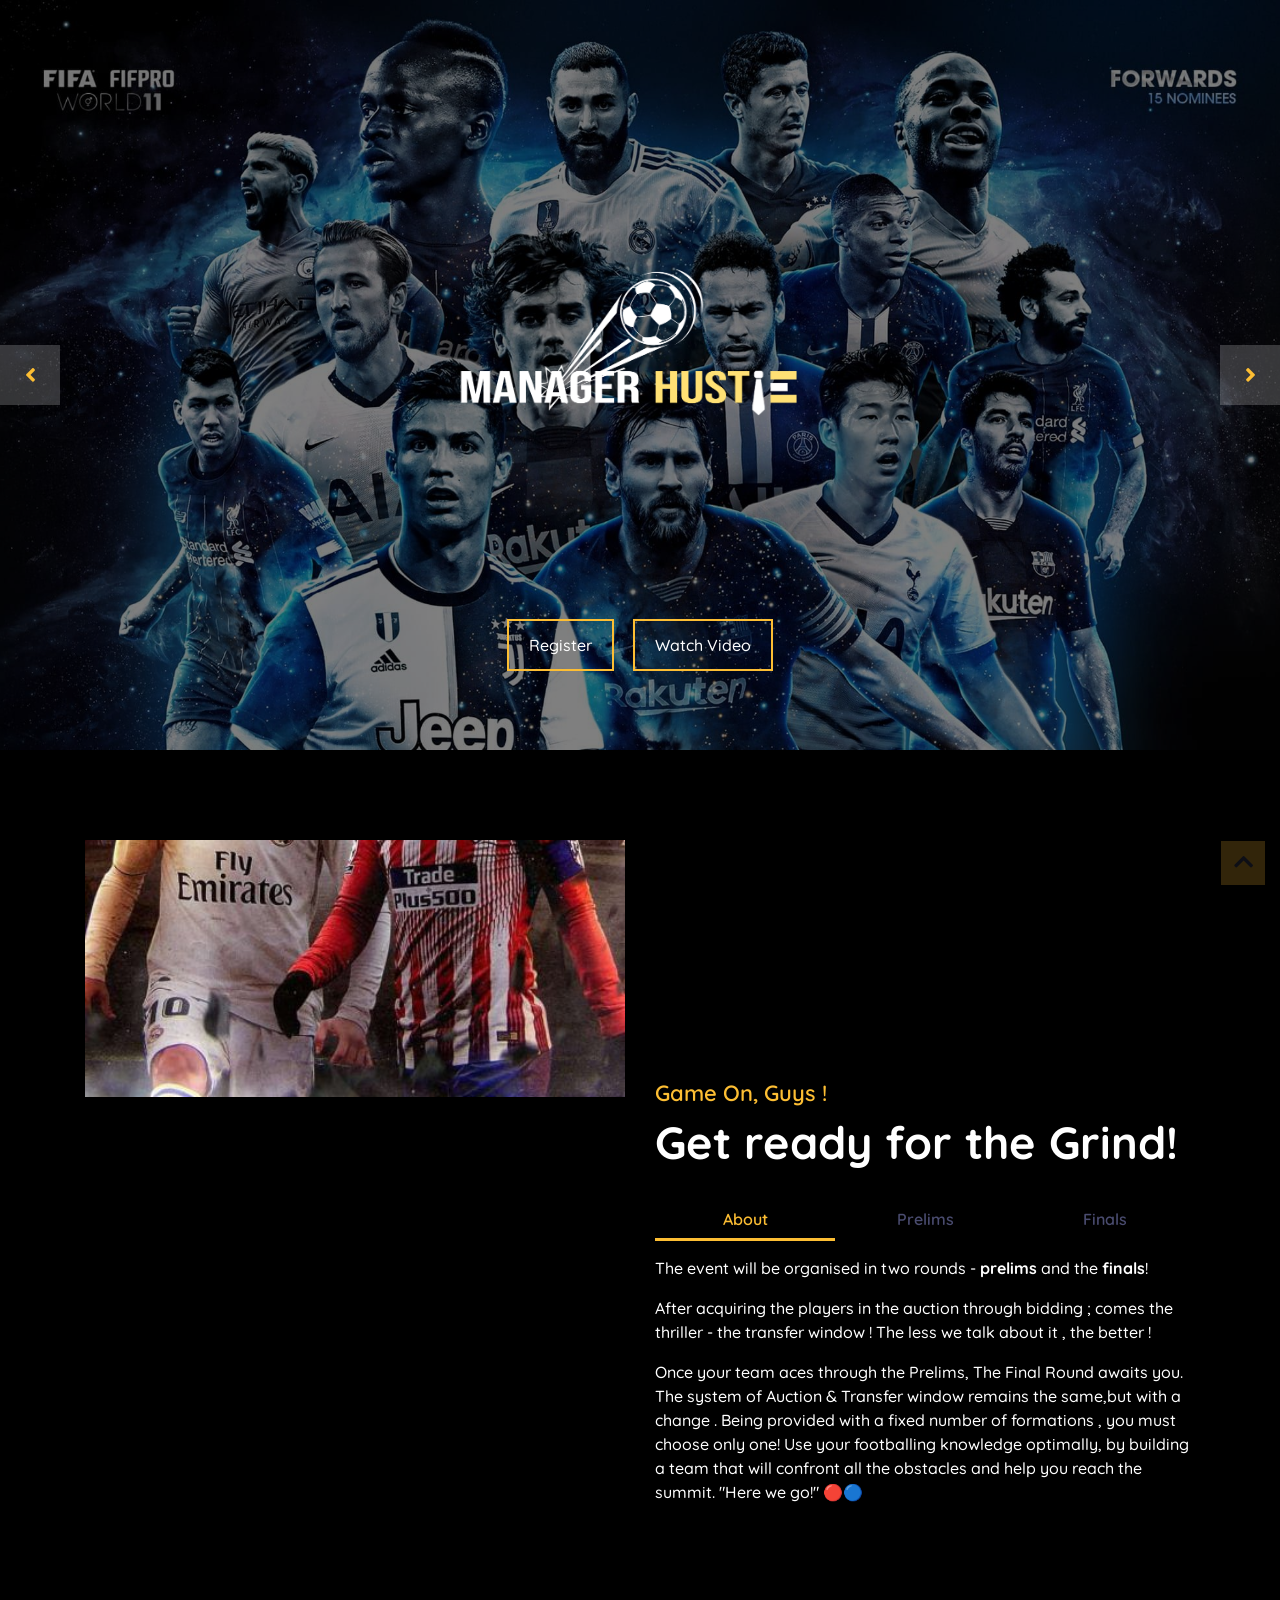
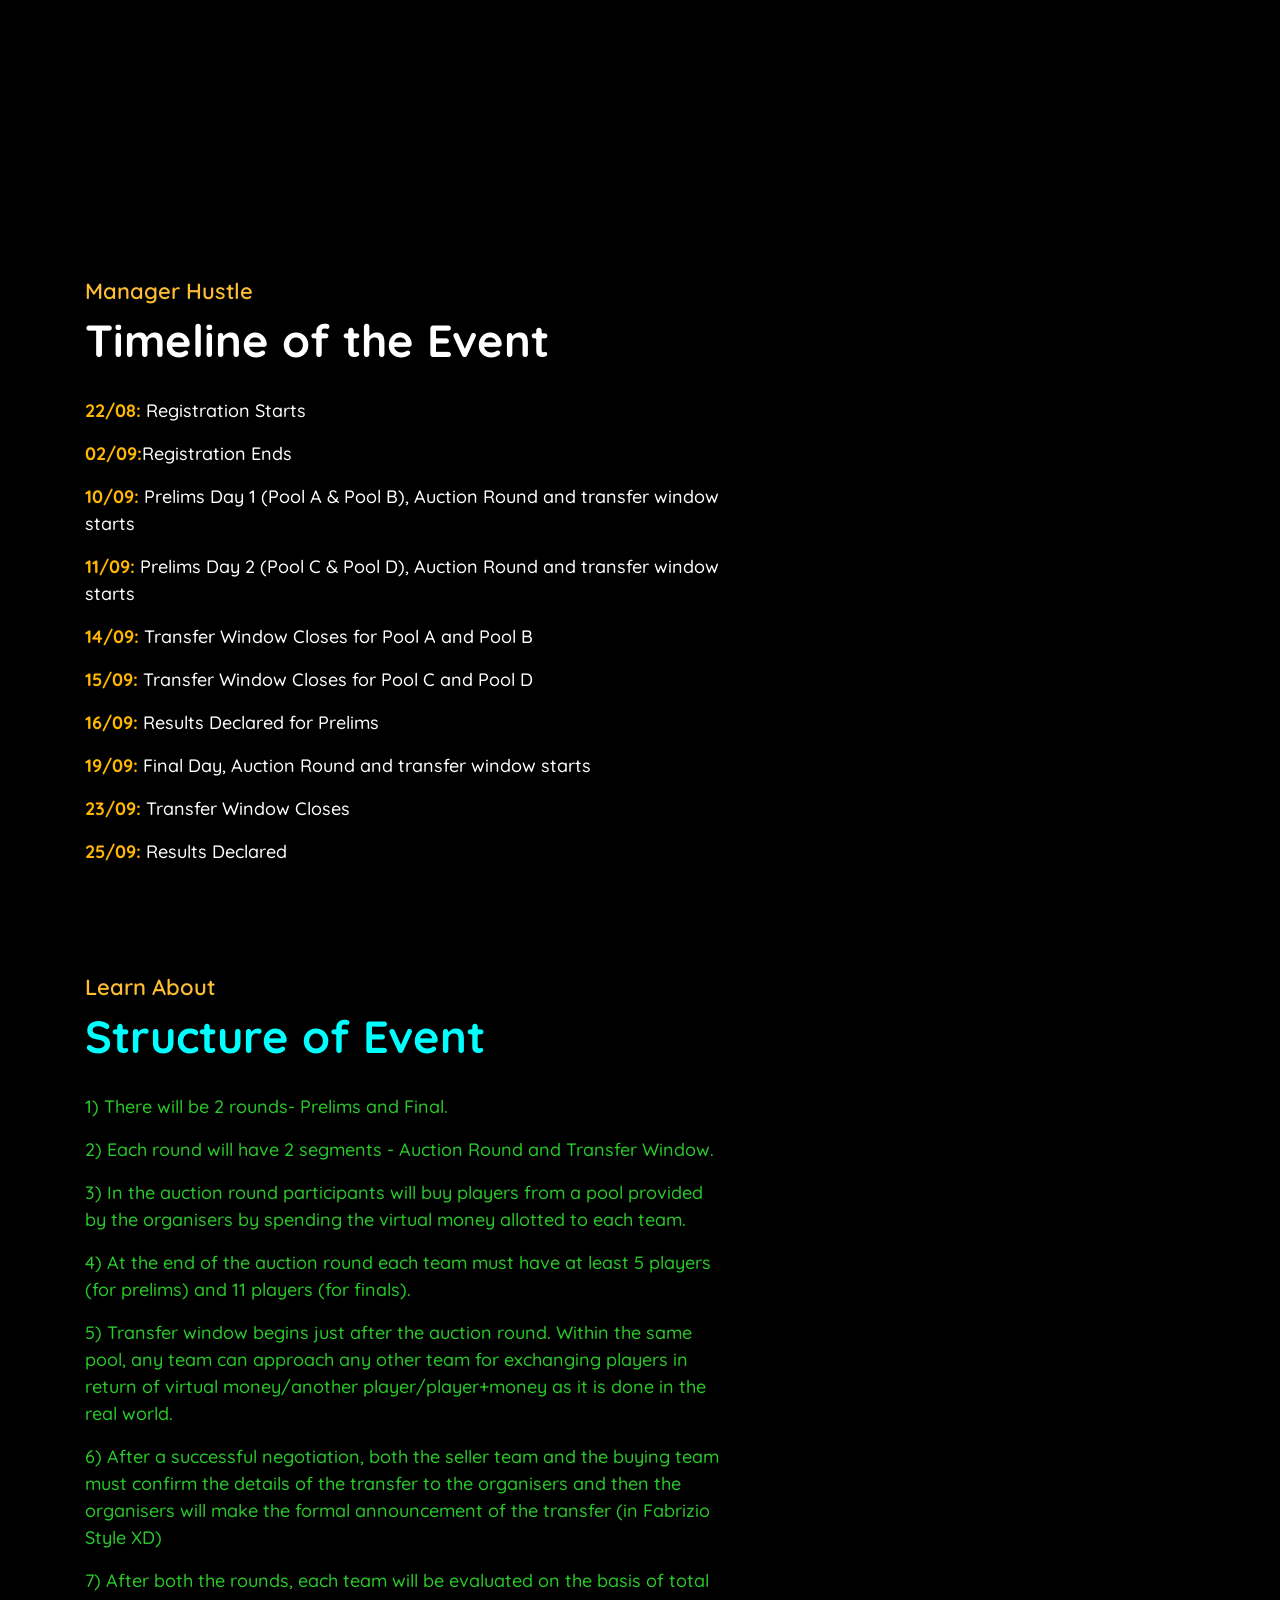
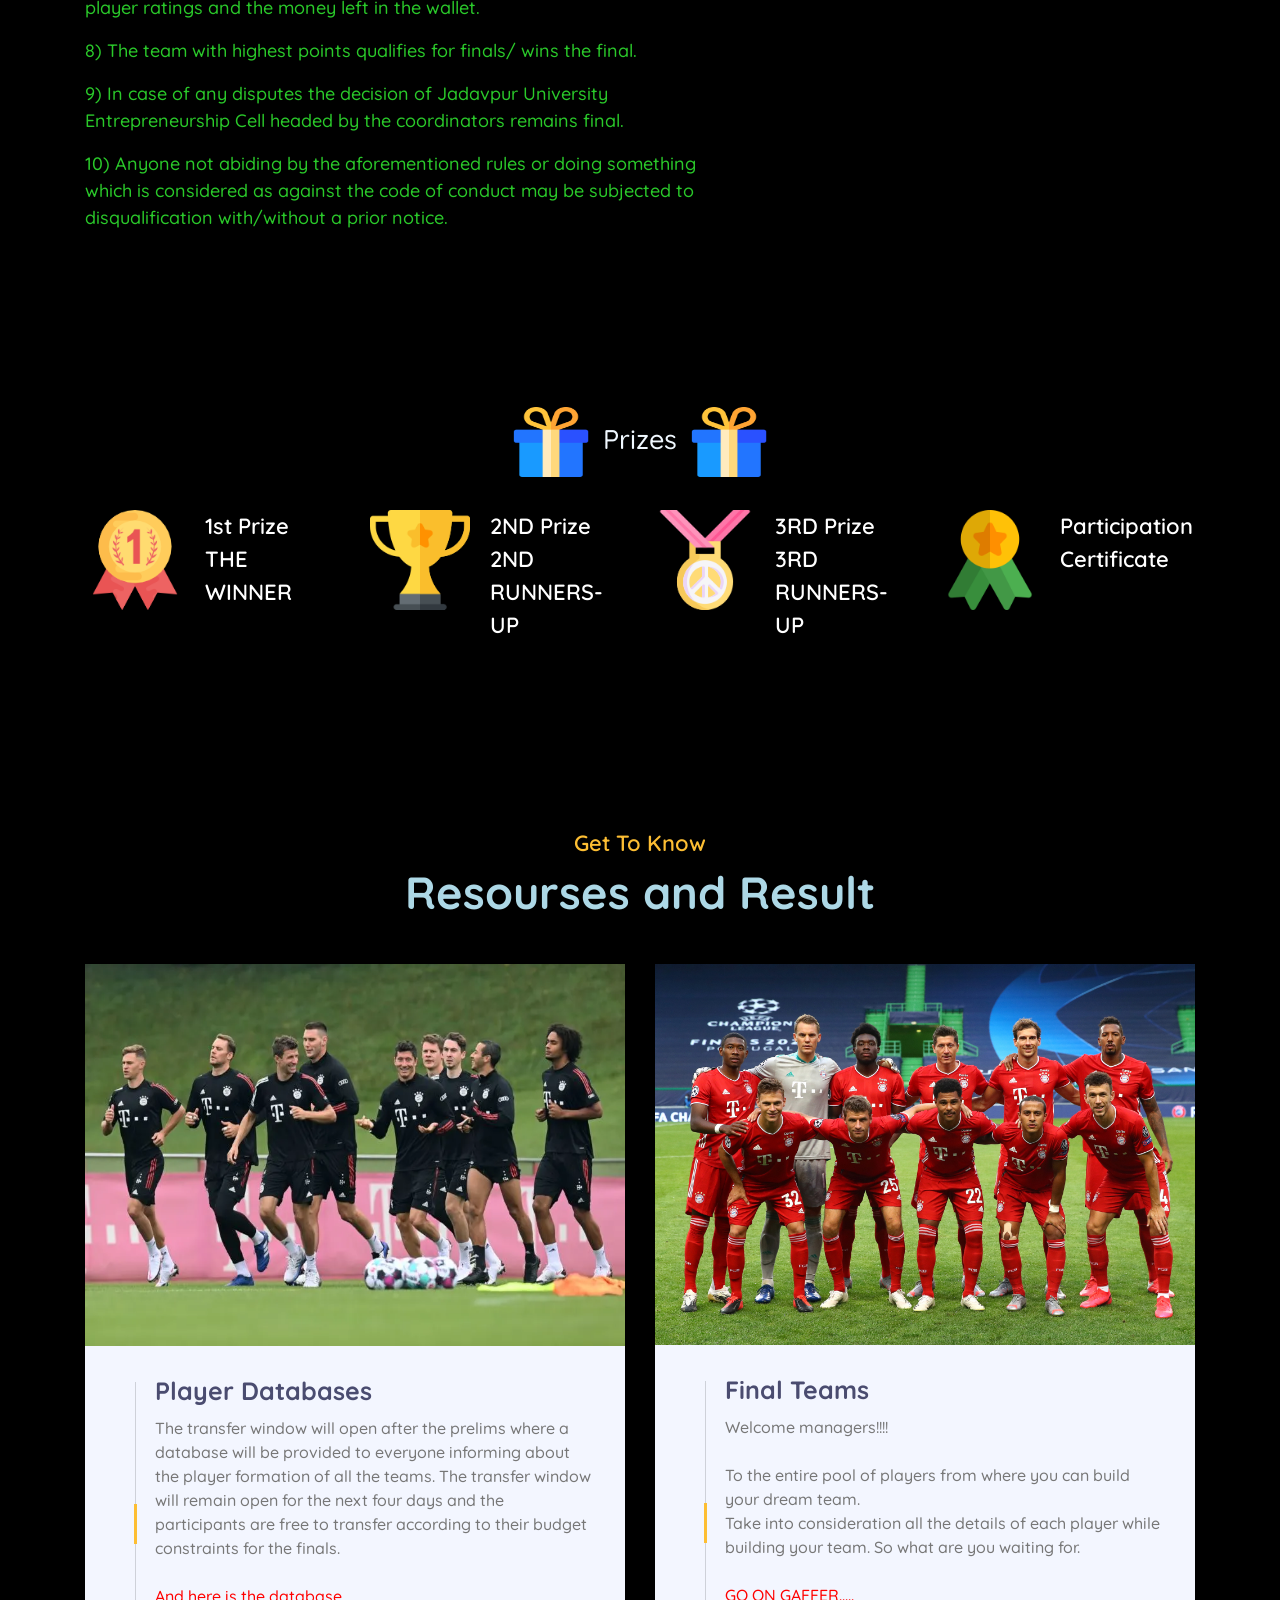
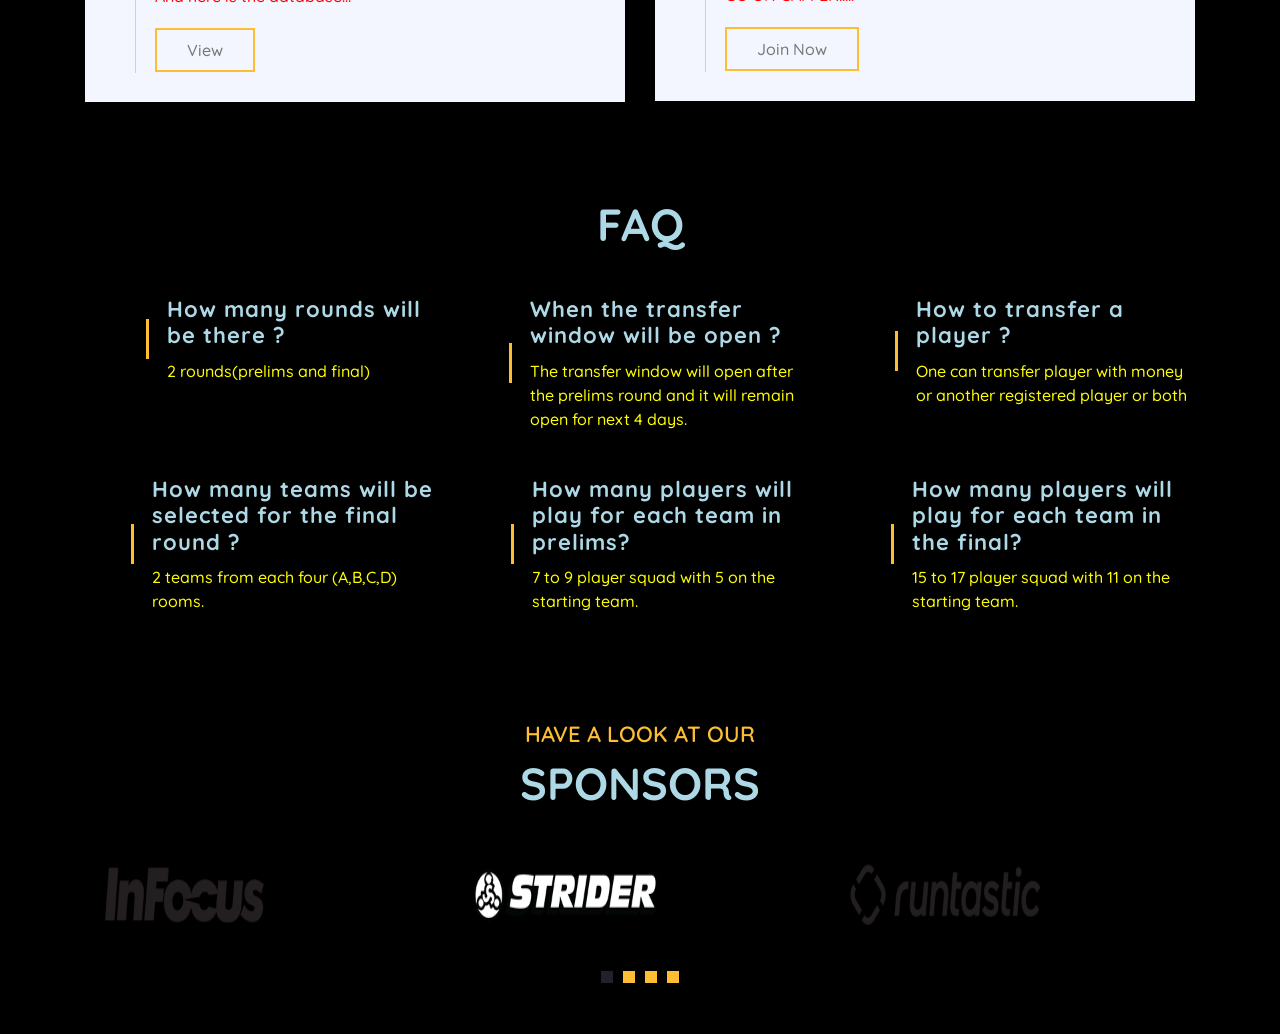
==== commit d2dbab07: "Update index.html" ====
--- a/index.html
+++ b/index.html
@@ -534,7 +534,7 @@
                 </div>
                 <!-- Volunteer End -->
 
-                <div class="facts" data-parallax="scroll" data-image-src="img/pbg3.jpg" style="z-index: -1; opacity: 1;">
+                <div class="facts" data-parallax="scroll" data-image-src="img/pbg.jpg" style="z-index: -1; opacity: 1;">
                     <div class="container">
                         <h1 style="color: aliceblue;text-align: center; font-size: 27px;"><img src="img/gift2.png" style="height: 70px; width: 90px;"  alt=""> Prizes <img src="img/gift2.png" style="height: 70px; width: 90px;" alt=""></h1>
                         <div class="row">
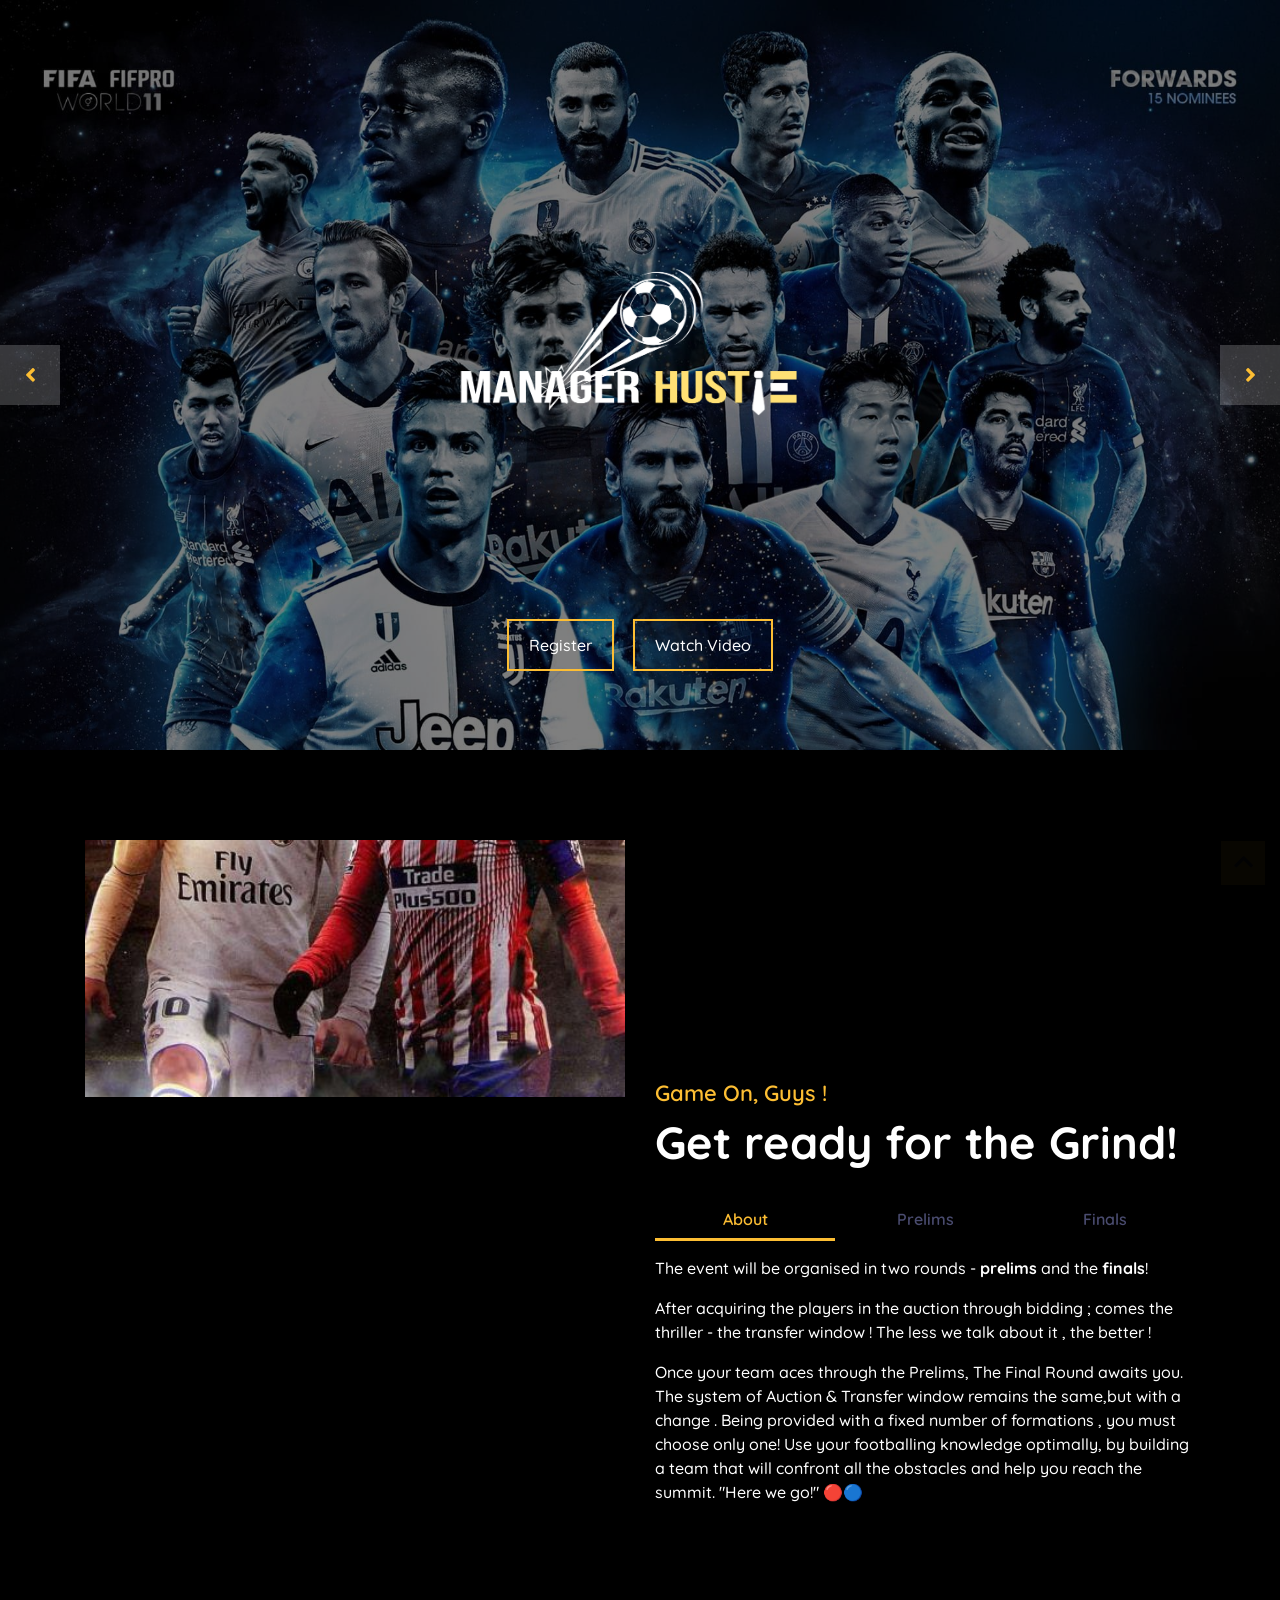
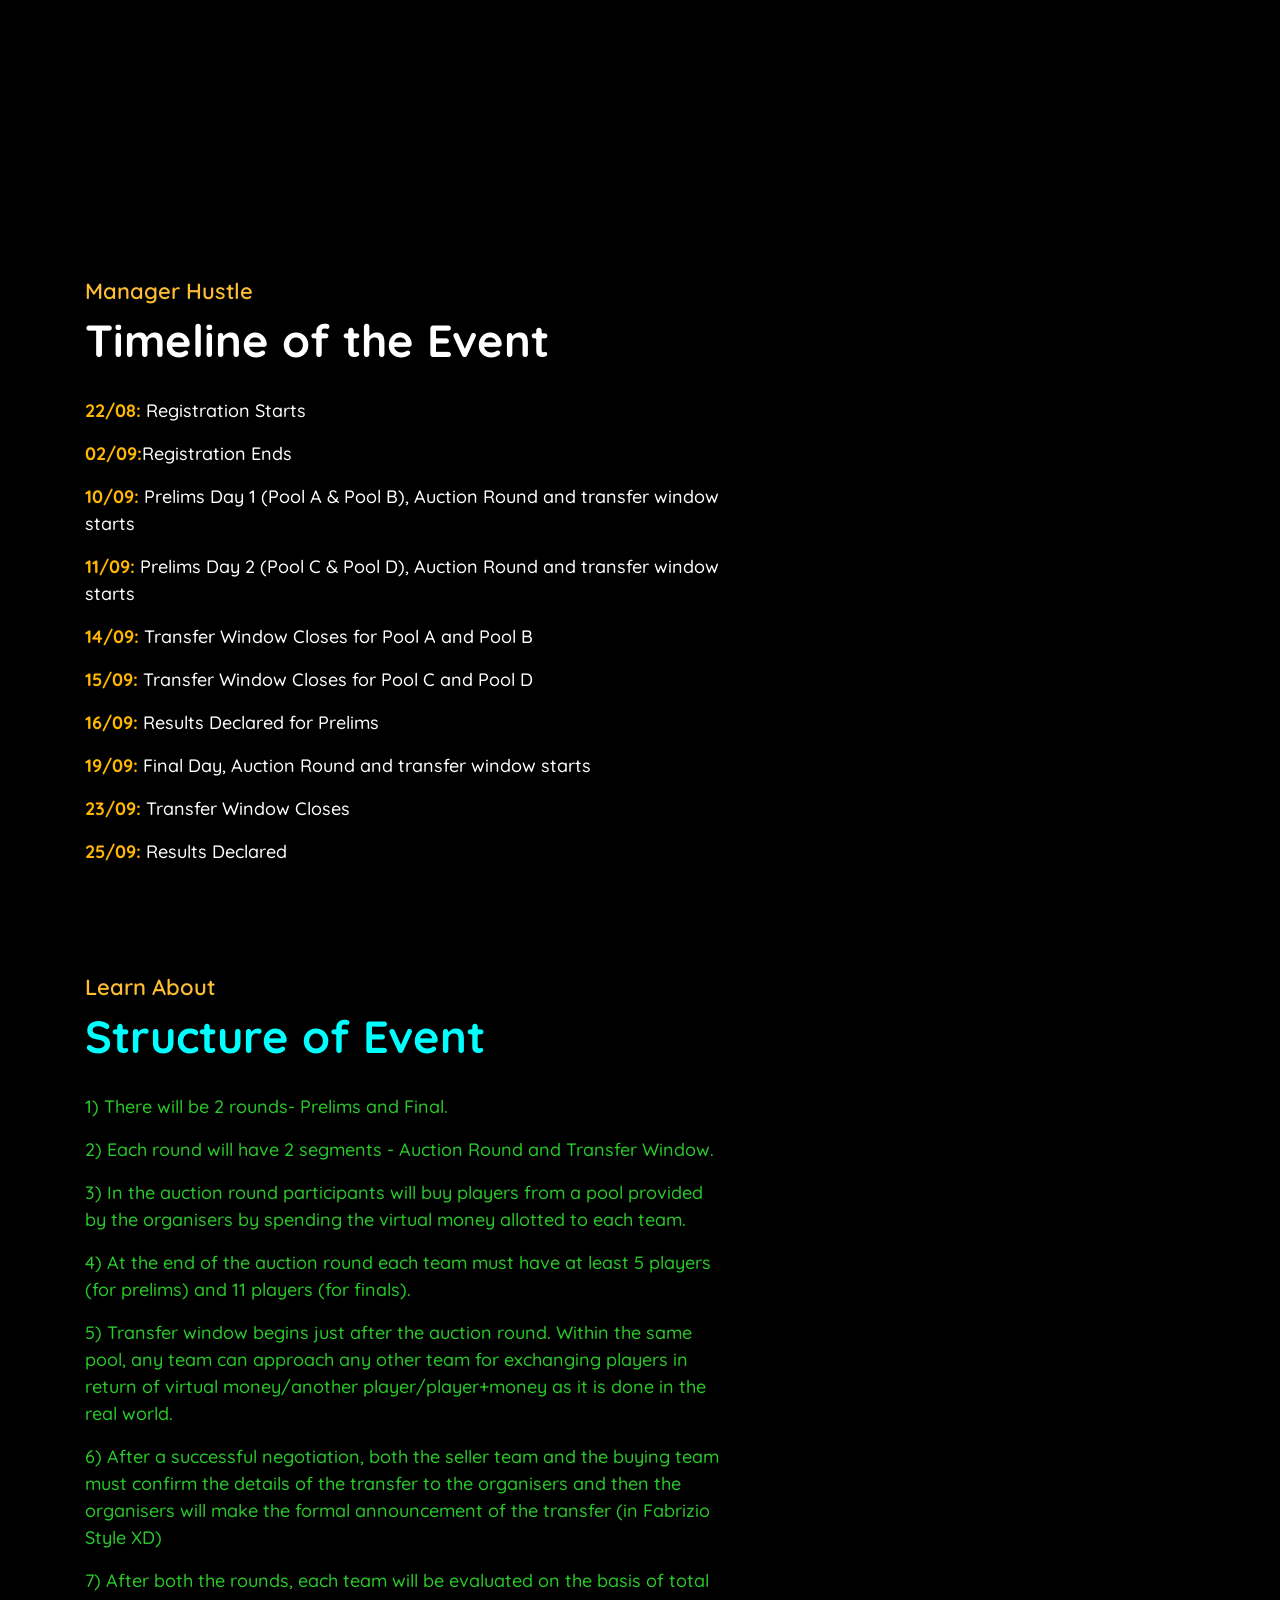
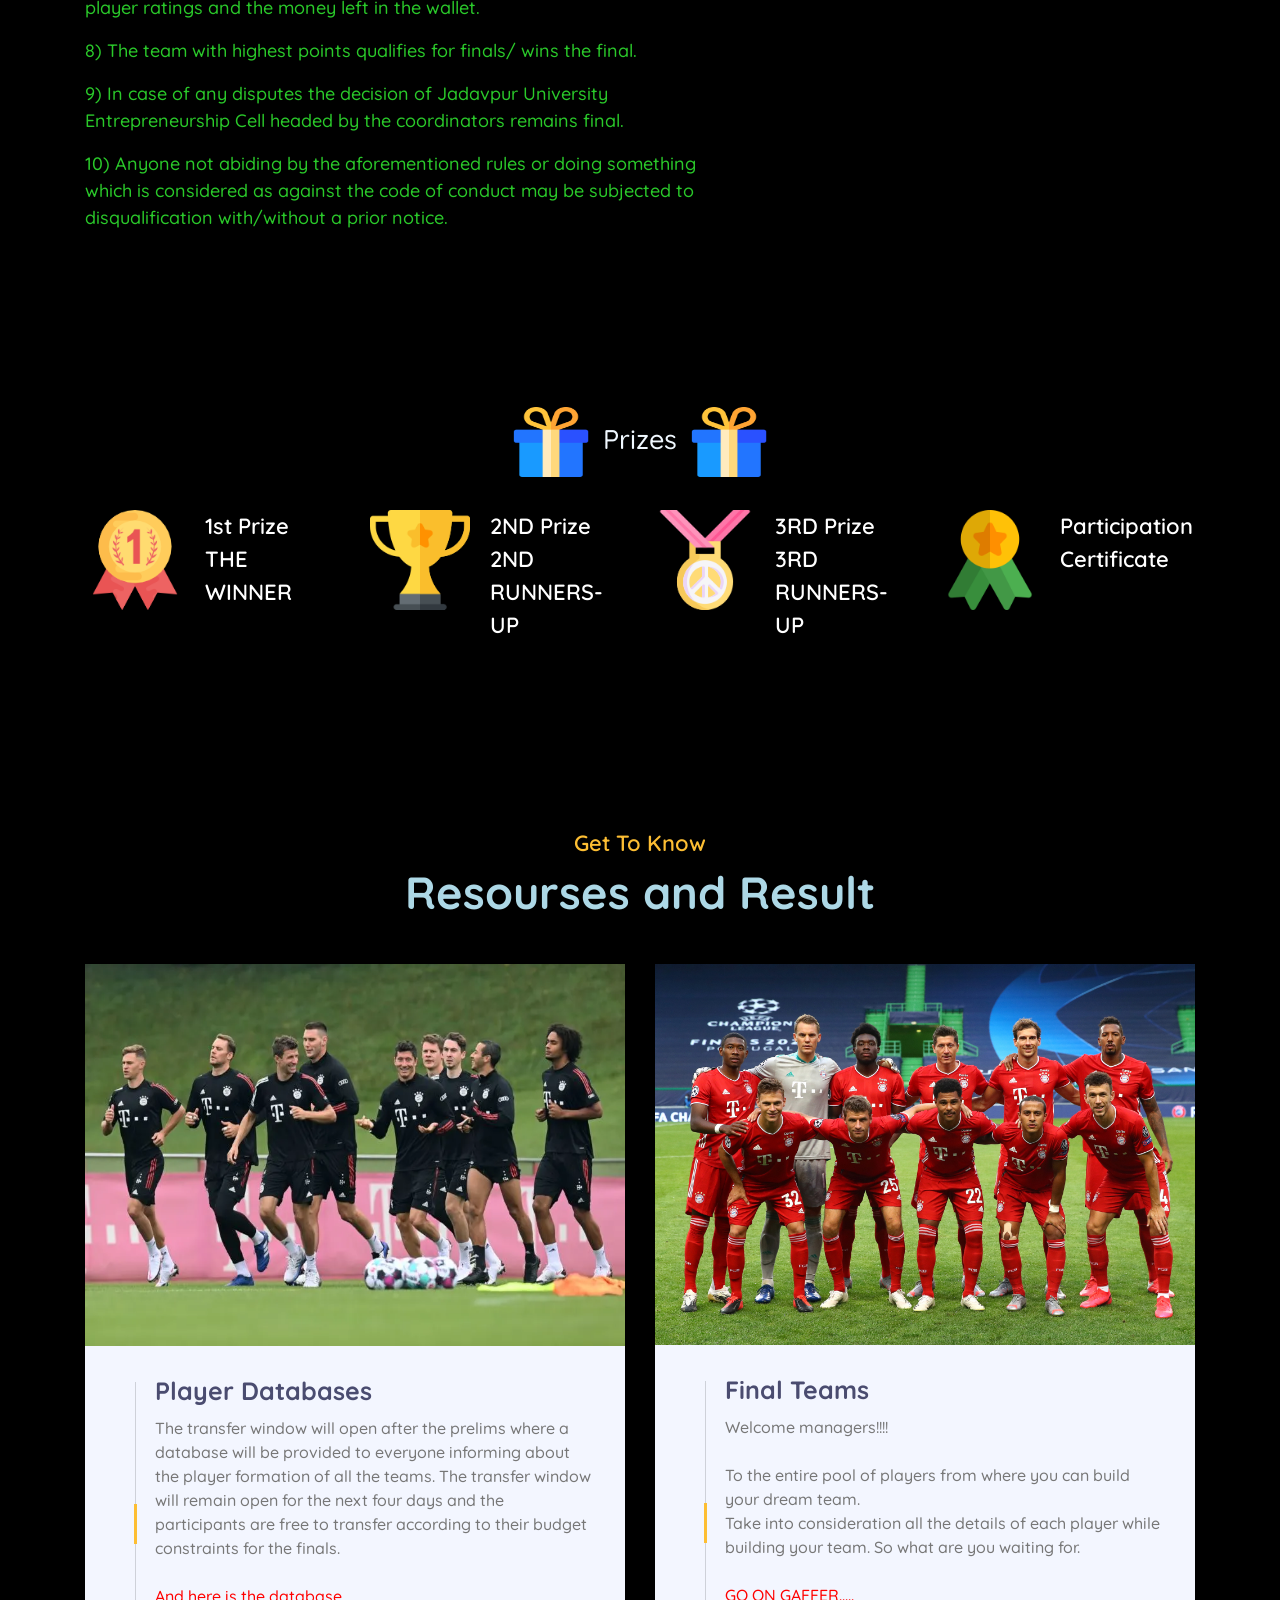
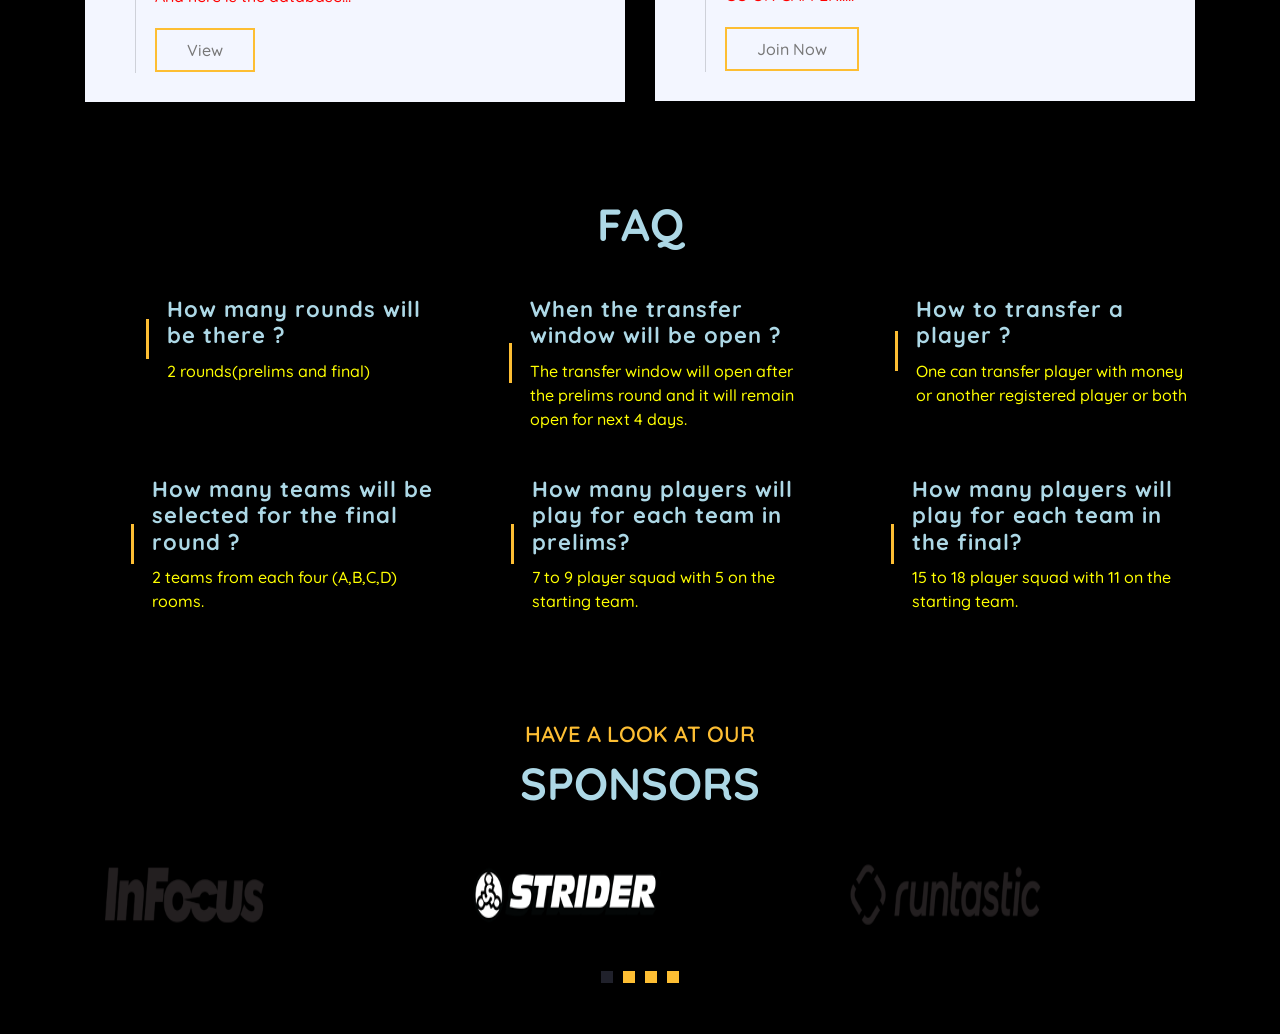
==== commit 61011bcc: "Update index.html" ====
--- a/index.html
+++ b/index.html
@@ -733,7 +733,7 @@
                             </div>
                             <div class="service-text">
                                 <h3 style="color: lightblue;">How many players will play for each team in the final?</h3>
-                                <p style="color: yellow;"> 15 to 17 player squad with 11 on the starting team.</p>
+                                <p style="color: yellow;"> 15 to 18 player squad with 11 on the starting team.</p>
                             </div>
                         </div>
                     </div>
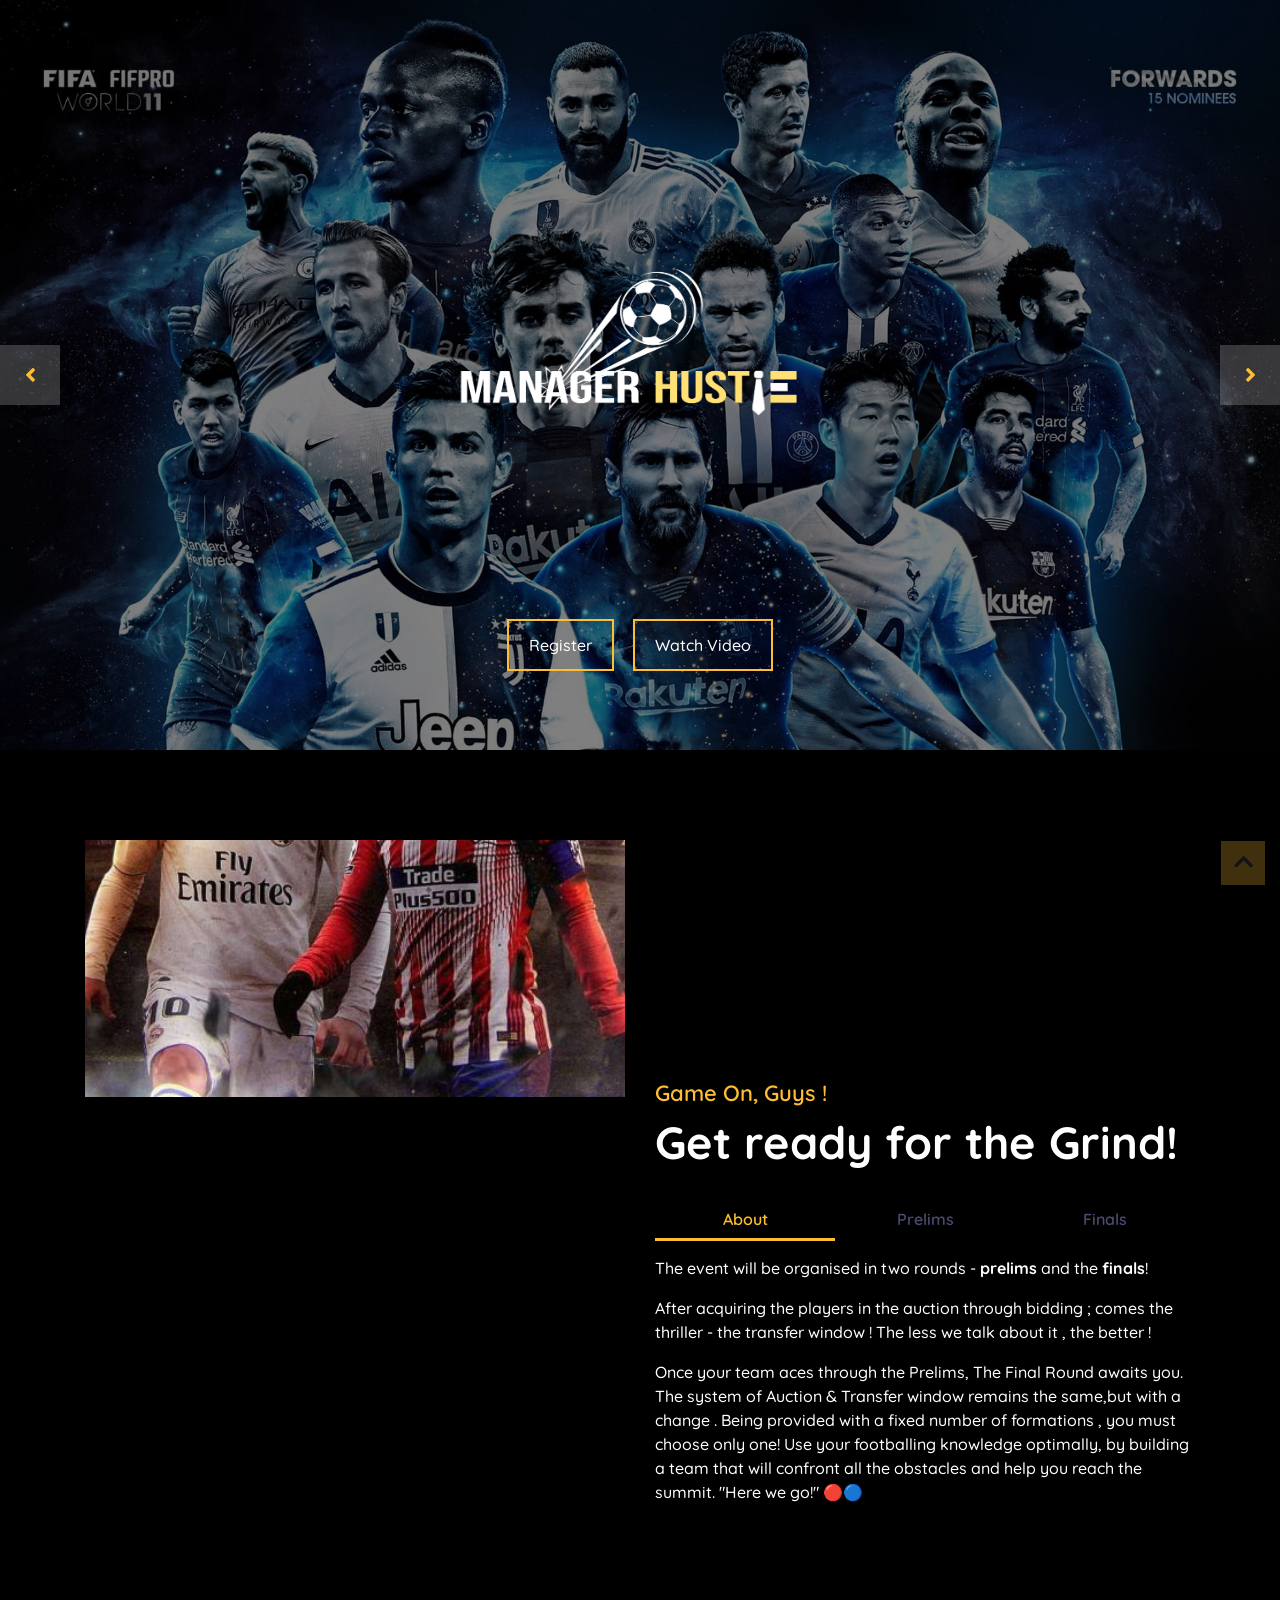
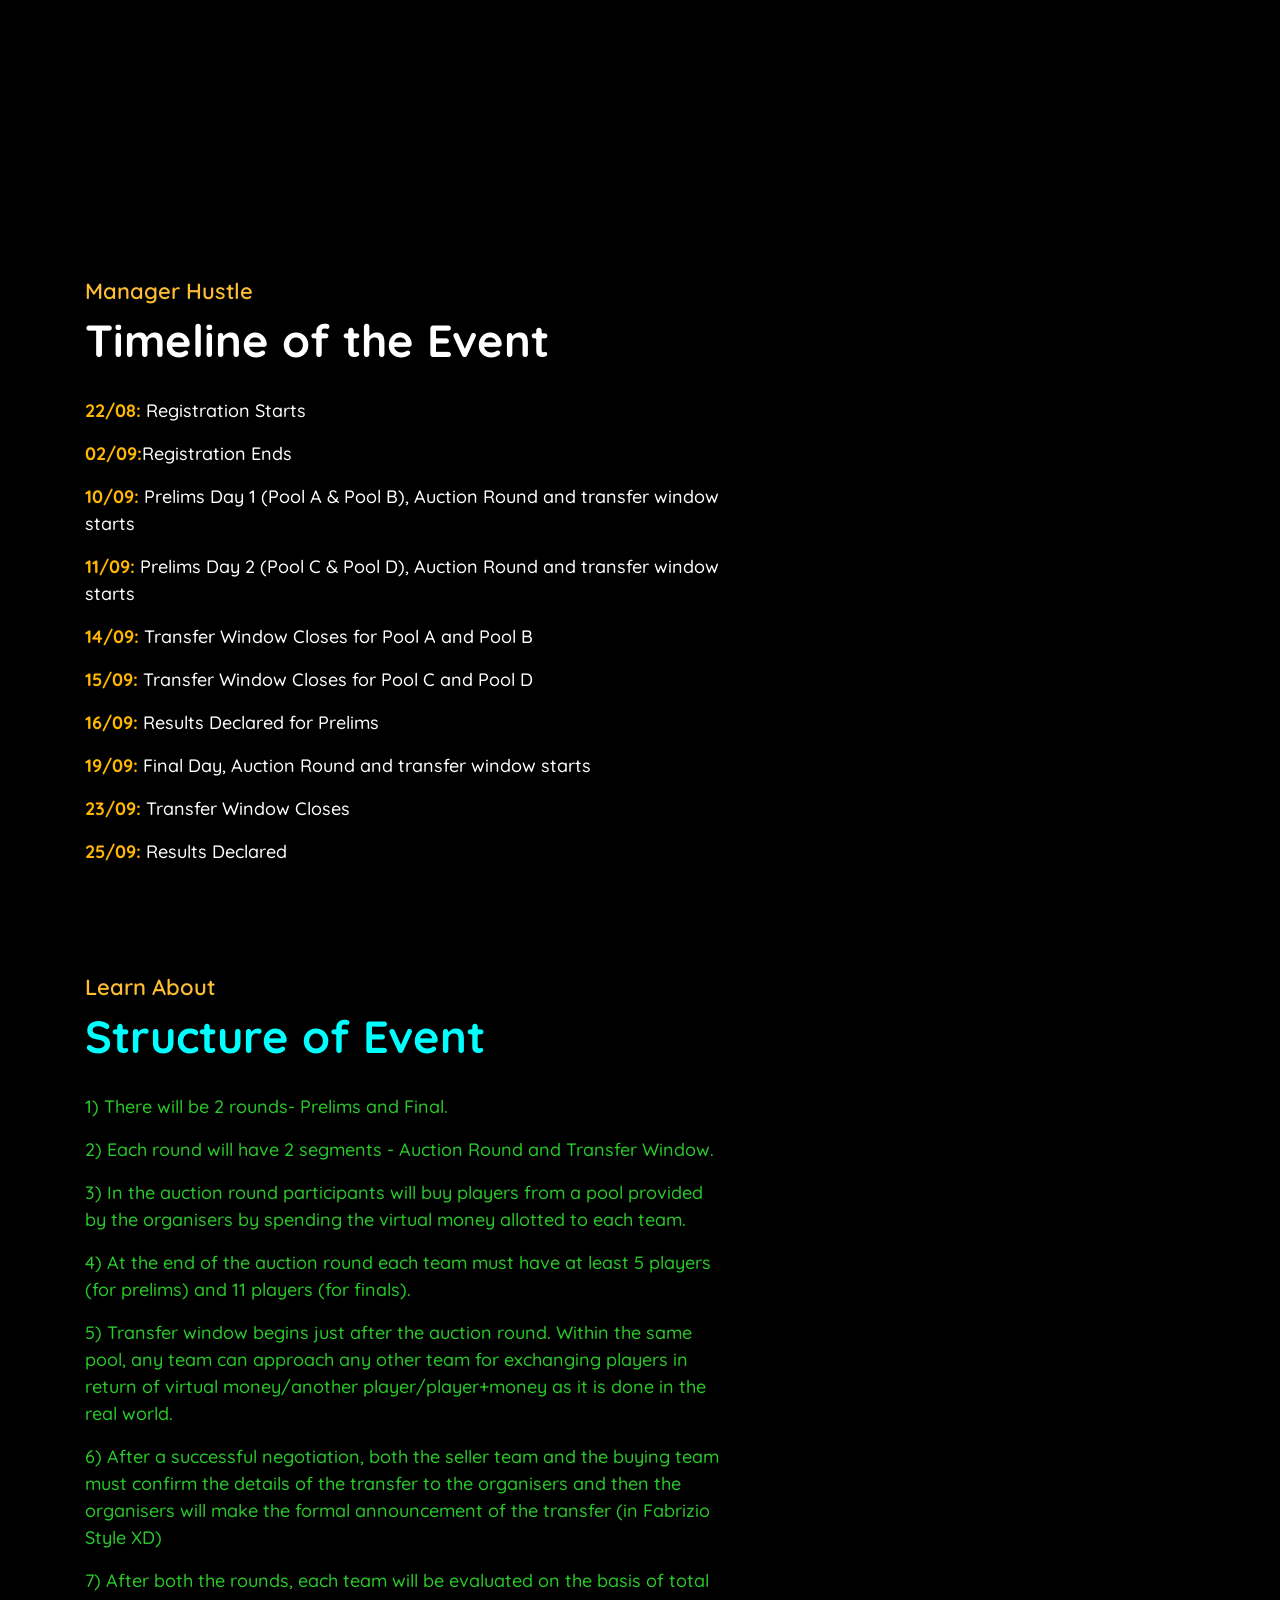
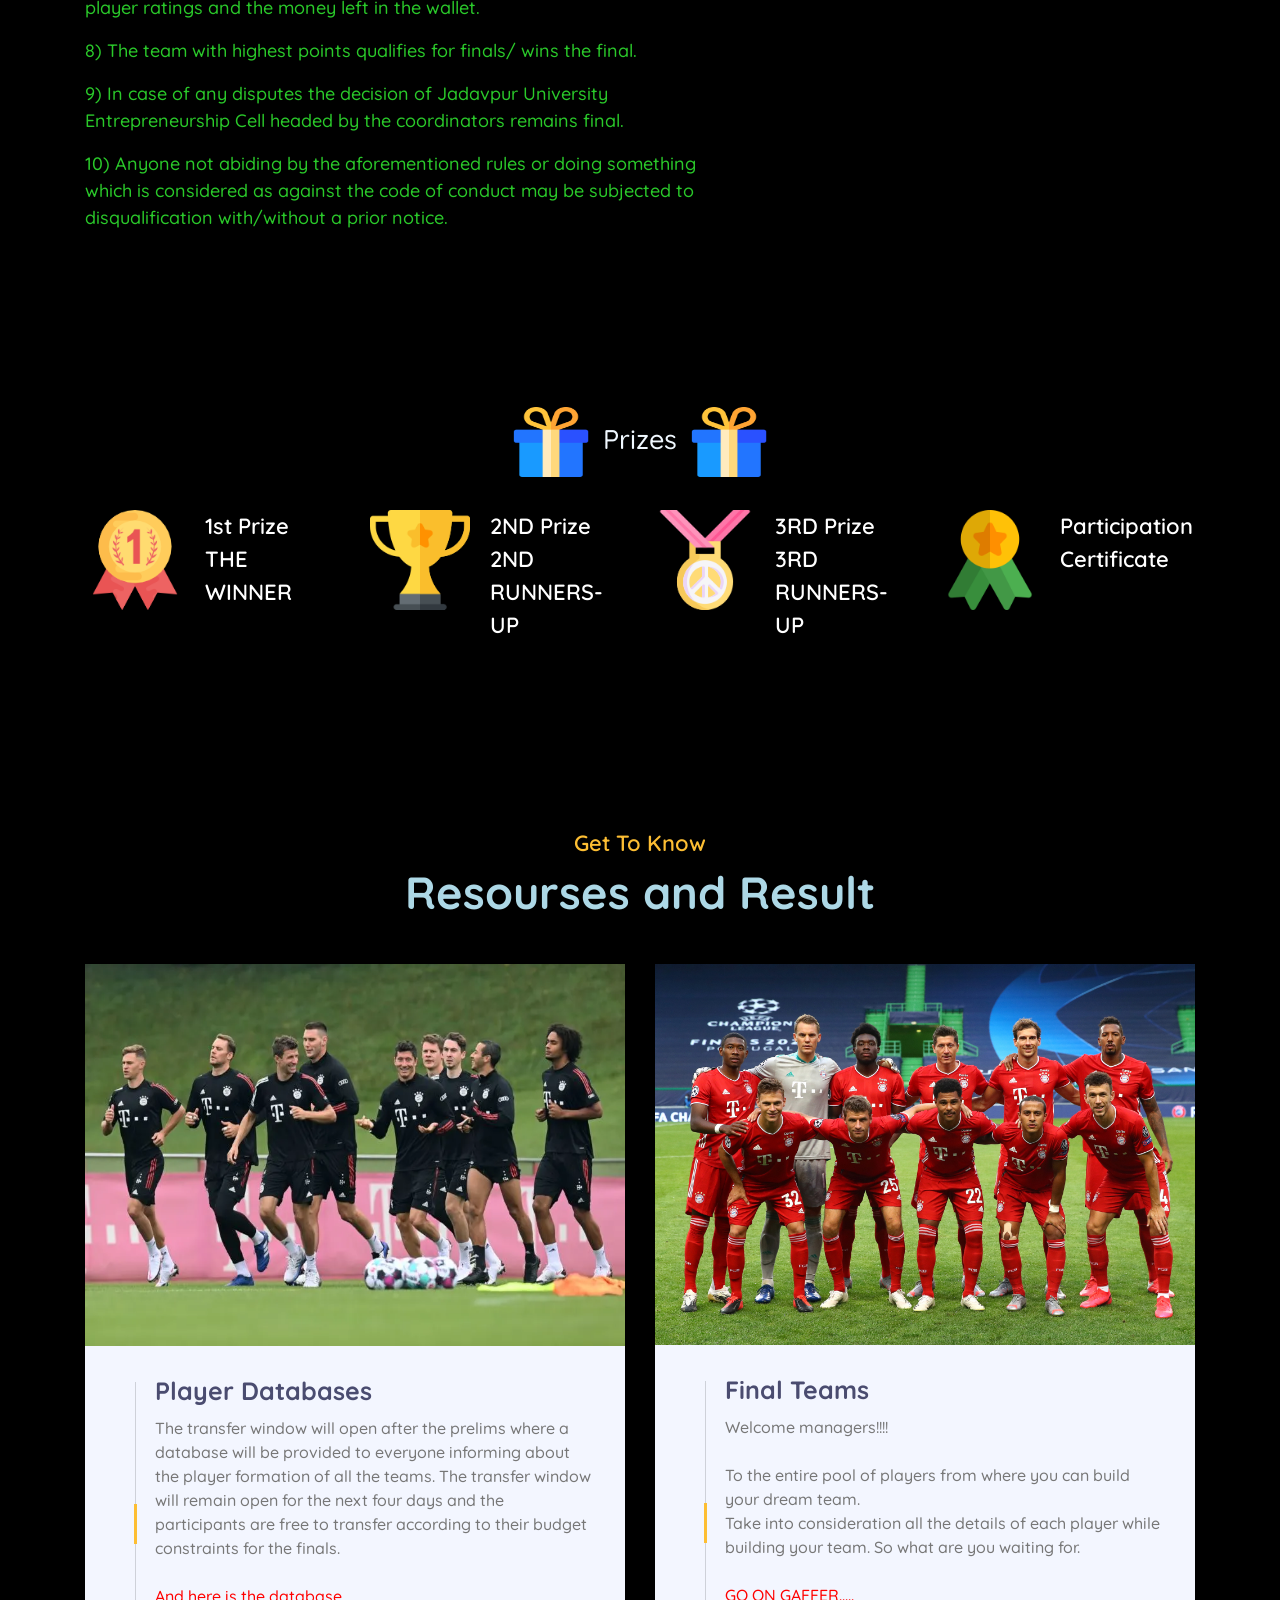
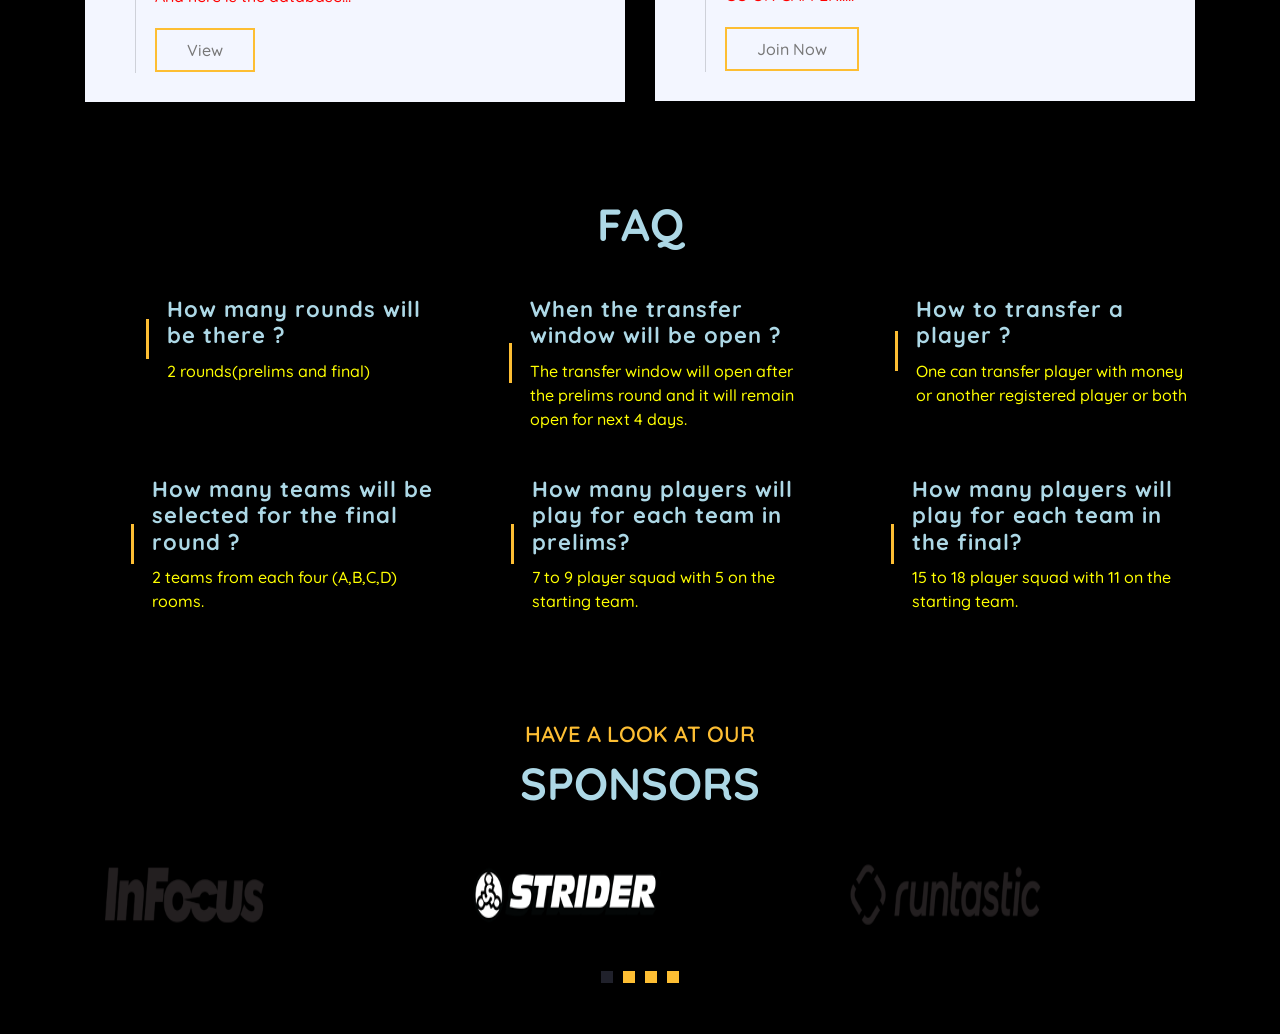
==== commit 4310fe44: "adwaitaEDITED" ====
--- a/index.html
+++ b/index.html
@@ -1,61 +1,61 @@
 <!DOCTYPE html>
 <html lang="en">
-    <head>
-        <meta charset="utf-8">
-        <title>Manager Hustle</title>
-        <meta content="width=device-width, initial-scale=1.0" name="viewport">
-        <meta content="Free Website Template" name="keywords">
-        <meta content="Free Website Template" name="description">
-
-        <!-- Favicon -->
-        <link href="img/favicon.ico" rel="icon">
-
-        <!-- Google Font -->
-        <link href="https://fonts.googleapis.com/css2?family=Quicksand:wght@300;400;500;600;700&display=swap" rel="stylesheet">
-        
-        <!-- CSS Libraries -->
-        <link href="https://stackpath.bootstrapcdn.com/bootstrap/4.4.1/css/bootstrap.min.css" rel="stylesheet">
-        <link href="https://cdnjs.cloudflare.com/ajax/libs/font-awesome/5.10.0/css/all.min.css" rel="stylesheet">
-        <link href="lib/flaticon/font/flaticon.css" rel="stylesheet">
-        <link href="lib/animate/animate.min.css" rel="stylesheet">
-        <link href="lib/owlcarousel/assets/owl.carousel.min.css" rel="stylesheet">
-
-        <!-- Template Stylesheet -->
-        <link href="css/style.css" rel="stylesheet">
-        <style>
-  
-
-
-h1 { font-size: 20px; }
-
-.linear-wipe {
-  text-align: center;
-  
-  background: linear-gradient(to right, #FFF 20%, #FF0 40%, #FF0 60%, #FFF 80%);
-  background-size: 200% auto;
-  
-  color: #000;
-  background-clip: text;
-  
-  -webkit-background-clip: text;
-  -webkit-text-fill-color: transparent;
-  
-  animation: shine 1s linear infinite;
-  @keyframes shine {
-    to {
-      background-position: 400% center;
-    }
-  }
-}
-
-
-        </style>
- 
-    </head>
-
-    <body>
-        <!-- Top Bar Start -->
-        <!-- <div class="top-bar d-none d-md-block">
+
+<head>
+    <meta charset="utf-8">
+    <title>Manager Hustle</title>
+    <meta content="width=device-width, initial-scale=1.0" name="viewport">
+    <meta content="Free Website Template" name="keywords">
+    <meta content="Free Website Template" name="description">
+
+    <!-- Favicon -->
+    <link href="img/favicon.ico" rel="icon">
+
+    <!-- Google Font -->
+    <link href="https://fonts.googleapis.com/css2?family=Quicksand:wght@300;400;500;600;700&display=swap"
+        rel="stylesheet">
+
+    <!-- CSS Libraries -->
+    <link href="https://stackpath.bootstrapcdn.com/bootstrap/4.4.1/css/bootstrap.min.css" rel="stylesheet">
+    <link href="https://cdnjs.cloudflare.com/ajax/libs/font-awesome/5.10.0/css/all.min.css" rel="stylesheet">
+    <link href="lib/flaticon/font/flaticon.css" rel="stylesheet">
+    <link href="lib/animate/animate.min.css" rel="stylesheet">
+    <link href="lib/owlcarousel/assets/owl.carousel.min.css" rel="stylesheet">
+
+    <!-- Template Stylesheet -->
+    <link href="css/style.css" rel="stylesheet">
+    <style>
+        h1 {
+            font-size: 20px;
+        }
+
+        .linear-wipe {
+            text-align: center;
+
+            background: linear-gradient(to right, #FFF 20%, #FF0 40%, #FF0 60%, #FFF 80%);
+            background-size: 200% auto;
+
+            color: #000;
+            background-clip: text;
+
+            -webkit-background-clip: text;
+            -webkit-text-fill-color: transparent;
+
+            animation: shine 1s linear infinite;
+
+            @keyframes shine {
+                to {
+                    background-position: 400% center;
+                }
+            }
+        }
+    </style>
+
+</head>
+
+<body>
+    <!-- Top Bar Start -->
+    <!-- <div class="top-bar d-none d-md-block">
             <div class="container-fluid">
                 <div class="row">
                     <div class="col-md-8">
@@ -83,10 +83,10 @@
                 </div>
             </div>
         </div> -->
-        <!-- Top Bar End -->
-
-        <!-- Nav Bar Start -->
-        <!-- <div class="navbar navbar-expand-lg bg-dark navbar-dark">
+    <!-- Top Bar End -->
+
+    <!-- Nav Bar Start -->
+    <!-- <div class="navbar navbar-expand-lg bg-dark navbar-dark">
             <div class="container-fluid">
                 <a href="index.html" class="navbar-brand"><img src="" alt=""></a>
                 <button type="button" class="navbar-toggler" data-toggle="collapse" data-target="#navbarCollapse">
@@ -98,9 +98,9 @@
                         <a href="index.html" class="nav-item nav-link active">Home</a>
                         <a href="about.html" class="nav-item nav-link">About</a>
                         <a href="causes.html" class="nav-item nav-link">Rules</a> -->
-                       
-                        <!-- <a href="blog.html" class="nav-item nav-link">Blog</a> -->
-                        <!-- <div class="nav-item dropdown">
+
+    <!-- <a href="blog.html" class="nav-item nav-link">Blog</a> -->
+    <!-- <div class="nav-item dropdown">
                             <a href="#" class="nav-link dropdown-toggle" data-toggle="dropdown">Events</a>
                             <div class="dropdown-menu">
                                 <a href="single.html" class="dropdown-item">Detail Page</a>
@@ -116,146 +116,181 @@
                 </div>
             </div>
         </div> -->
-        <!-- Nav Bar End -->
-
-
-        <!-- Carousel Start -->
-        <div class="carousel" style="background-color: black;">
-            <div class="container-fluid">
-                <div class="owl-carousel">
-                    <div class="carousel-item">
-                        <div class="carousel-img">
-                            <img src="img/wp2.jpg" style="opacity: 1; height: 750px;" alt="Image">
-                        </div>
-                        
-                        <div class="carousel-text">
-                           <img src="img/logo.png" style="margin-inline: 0px;" alt="">
-                            <!-- <h1 class="linear-wipe" style="color: rgb(218, 205, 23); font-size:75px;  ">Manager Hustle</h1> -->
-                            <!-- <img src="img/logo.png" style="margin-top: 0px;" alt=""> -->
-                            <div class="carousel-btn">
-                                <a class="btn btn-custom" href="">Register</a>
+    <!-- Nav Bar End -->
+
+
+    <!-- Carousel Start -->
+    <div class="carousel" style="background-color: black;">
+        <div class="container-fluid">
+            <div class="owl-carousel">
+                <div class="carousel-item">
+                    <div class="carousel-img">
+                        <img src="img/wp2.jpg" style="opacity: 1; height: 750px;" alt="Image">
+                    </div>
+
+                    <div class="carousel-text">
+                        <img src="img/logo.png" style="margin-inline: 0px;" alt="">
+                        <!-- <h1 class="linear-wipe" style="color: rgb(218, 205, 23); font-size:75px;  ">Manager Hustle</h1> -->
+                        <!-- <img src="img/logo.png" style="margin-top: 0px;" alt=""> -->
+                        <div class="carousel-btn">
+                            <a class="btn btn-custom" href="">Register</a>
                             <!-- <p>
                                <i style="font-size: 30px;">Here we go!!!</i>
                             </p> -->
-                           
-                                <a class="btn btn-custom btn-play" data-toggle="modal"  data-target="#videoModal" data-image-src="https://youtu.be/ODp3B_pQD48" >Watch Video</a> 
-                            </div>
-                        </div>
-                    </div>
-                    <div class="carousel-item">
-                        <div class="carousel-img">
-                            <img src="img/gk.jpg" style="height: 750px;" alt="Image">
-                        </div>
-                        <div class="carousel-text">
-                            <h1>Get Involved with helping hand</h1>
-                            <p>
-                                :With the pressure on, the crowd cheering , adrenaline coursing through the body ,confidence bolstered by the saves, a goalie lets nothing by him . Remain aware of every titbits of the event , because a moment of neglect can cost you just as it costs the goalie. Estar prepardo!
-
-                            </p>
-                            <div class="carousel-btn">
-                                <a class="btn btn-custom" href="">Register</a>
-                                <!-- <a class="btn btn-custom btn-play" data-toggle="modal" data-src="https://www.youtube.com/embed/DWRcNpR6Kdc" data-target="#videoModal">Watch Video</a> -->
-                            </div>
-                        </div>
-                    </div>
-                    <div class="carousel-item">
-                        <div class="carousel-img">
-                            <img src="img/manager.jpg" style="height: 750px;" alt="Image">
-                        </div>
-                        <div class="carousel-text">
-                            <h1>Bringing smiles to millions</h1>
-                            <p>
-                                Want to manage your dream football team? Here's the perfect chance!
-                                Bid against other managers to recruit your favourite players. Hunt for promising players in the transfer window; choose your team formation and build a team of champs , aiding you reach the top.
-                                VAMOS!⚡
-                                
-                            </p>
-                            <div class="carousel-btn">
-                                <a class="btn btn-custom" href="">Register</a>
-                                <!-- <a class="btn btn-custom btn-play" data-toggle="modal" data-src="https://www.youtube.com/embed/DWRcNpR6Kdc" data-target="#videoModal">Watch Video</a> -->
-                            </div>
+
+                            <a id="vidbutton" onclick="toggle();" class="btn btn-custom btn-play" data-toggle="modal"
+                                data-target="#videoModal" data-image-src="https://youtu.be/ODp3B_pQD48">Watch Video</a>
+
+                        </div>
+
+                    </div>
+                    <div class="trailer">
+                        <video id="myvid" controls loop autoplay muted>
+                            <source src="./Pexels Videos 1943483.mp4" type="video/mp4">
+                        </video>
+                        <img onclick="toggle()" src="./close-button-png-30221.png" class="close" alt="">
+                    </div>
+
+
+                </div>
+
+                <div class="carousel-item">
+                    <div class="carousel-img">
+                        <img src="img/gk.jpg" style="height: 750px;" alt="Image">
+                    </div>
+                    <div class="carousel-text">
+                        <h1>Get Involved with helping hand</h1>
+                        <p>
+                            :With the pressure on, the crowd cheering , adrenaline coursing through the body ,confidence
+                            bolstered by the saves, a goalie lets nothing by him . Remain aware of every titbits of the
+                            event , because a moment of neglect can cost you just as it costs the goalie. Estar
+                            prepardo!
+
+                        </p>
+                        <div class="carousel-btn">
+                            <a class="btn btn-custom" href="">Register</a>
+                            <!-- <a class="btn btn-custom btn-play" data-toggle="modal" data-src="https://www.youtube.com/embed/DWRcNpR6Kdc" data-target="#videoModal">Watch Video</a> -->
+                        </div>
+                    </div>
+                </div>
+                <div class="carousel-item">
+                    <div class="carousel-img">
+                        <img src="img/manager.jpg" style="height: 750px;" alt="Image">
+                    </div>
+                    <div class="carousel-text">
+                        <h1>Bringing smiles to millions</h1>
+                        <p>
+                            Want to manage your dream football team? Here's the perfect chance!
+                            Bid against other managers to recruit your favourite players. Hunt for promising players in
+                            the transfer window; choose your team formation and build a team of champs , aiding you
+                            reach the top.
+                            VAMOS!⚡
+
+                        </p>
+                        <div class="carousel-btn">
+                            <a class="btn btn-custom" href="">Register</a>
+                            <!-- <a class="btn btn-custom btn-play" data-toggle="modal" data-src="https://www.youtube.com/embed/DWRcNpR6Kdc" data-target="#videoModal">Watch Video</a> -->
                         </div>
                     </div>
                 </div>
             </div>
         </div>
-        <!-- Carousel End -->
-
-        <!-- Video Modal Start-->
-        <!-- <div class="modal fade" id="videoModal" tabindex="-1" role="dialog" aria-labelledby="exampleModalLabel" aria-hidden="true">
+    </div>
+
+    <!-- <div class="container33">
+        
+    </div> -->
+    <!-- Carousel End -->
+
+    <!-- Video Modal Start-->
+    <!-- <div class="modal fade" id="videoModal" tabindex="-1" role="dialog" aria-labelledby="exampleModalLabel" aria-hidden="true">
             <div class="modal-dialog" role="document">
                 <div class="modal-content">
                     <div class="modal-body">
                         <button type="button" class="close" data-dismiss="modal" aria-label="Close">
                             <span aria-hidden="true">&times;</span>
                         </button>         -->
-                        <!-- 16:9 aspect ratio -->
-                        <!-- <div class="embed-responsive embed-responsive-16by9">
+    <!-- 16:9 aspect ratio -->
+    <!-- <div class="embed-responsive embed-responsive-16by9">
                             <iframe class="embed-responsive-item" src="" id="video"  allowscriptaccess="always" allow="autoplay"></iframe>
                         </div>
                     </div>
                 </div>
             </div>
         </div>  -->
-        <!-- Video Modal End -->
-        
-
-        <!-- About Start -->
-        <div class="about">
-            <div class="container">
-                <div class="row align-items-center">
-                    <div class="col-lg-6">
-                        <div class="about-img" data-parallax="scroll" data-image-src="img/vert.jpg"></div>
-                    </div>
-                    <div class="col-lg-6">
-                        <div class="section-header">
-                            <p>Game on, Guys ! </p>
-                            <h2 style="color: white;">Get ready for the Grind!</h2>
-                        </div>
-                        <div class="about-tab">
-                            <ul class="nav nav-pills nav-justified">
-                                <li class="nav-item">
-                                    <a class="nav-link active" data-toggle="pill" href="#tab-content-1" >About</a>
-                                </li>
-                                <li class="nav-item">
-                                    <a class="nav-link" data-toggle="pill" href="#tab-content-2">Prelims</a>
-                                </li>
-                                <li class="nav-item">
-                                    <a class="nav-link" data-toggle="pill" href="#tab-content-3">Finals</a>
-                                </li>
-                            </ul>
-
-                            <div class="tab-content">
-                                <div id="tab-content-1" class="container tab-pane active" style="color: white;">
-                                    The event will be organised in two rounds -  <b>prelims</b> and the <b>finals</b>!
-<p> <p>
-                                    After acquiring the players  in the auction through bidding ; comes the thriller - the transfer window ! The less we talk about it , the better !
-                                </p></p>
-                                    Once your team aces through the Prelims, The Final Round awaits you. The system of Auction & Transfer window remains the same,but with a change . Being provided with a fixed number of formations , you must choose only one! Use your footballing knowledge optimally, by building a team that will confront all the obstacles and help you reach the summit.
-                                    "Here we go!" 🔴🔵
-                                </div>
-                                <div id="tab-content-2" class="container tab-pane fade" style="color: white;">
-                                    Have you chosen a formation and lack a player or two that suit your team perfectly? <p> <p>  Worry not! Transfer window is the way to go. </p>  </p> You can start negotiating with the other teams about the player(s) you want and can confirm the deal once both the parties have reached an agreement. </p>
-
-                                </div>
-                                <div id="tab-content-3" class="container tab-pane fade" style="color: white;">
-                                    Buckle your shoes and prepare for the final showdown. <p><p> Here, we introduce player formation, so it can go all haywire if you aren't judicious enough. </p></p> It's time to test how well you know your favourite players and strategise them accordingly.
-
-                                </div>
+    <!-- Video Modal End -->
+
+
+    <!-- About Start -->
+    <div class="about">
+        <div class="container">
+            <div class="row align-items-center">
+                <div class="col-lg-6">
+                    <div class="about-img" data-parallax="scroll" data-image-src="img/vert.jpg"></div>
+                </div>
+                <div class="col-lg-6">
+                    <div class="section-header">
+                        <p>Game on, Guys ! </p>
+                        <h2 style="color: white;">Get ready for the Grind!</h2>
+                    </div>
+                    <div class="about-tab">
+                        <ul class="nav nav-pills nav-justified">
+                            <li class="nav-item">
+                                <a class="nav-link active" data-toggle="pill" href="#tab-content-1">About</a>
+                            </li>
+                            <li class="nav-item">
+                                <a class="nav-link" data-toggle="pill" href="#tab-content-2">Prelims</a>
+                            </li>
+                            <li class="nav-item">
+                                <a class="nav-link" data-toggle="pill" href="#tab-content-3">Finals</a>
+                            </li>
+                        </ul>
+
+                        <div class="tab-content">
+                            <div id="tab-content-1" class="container tab-pane active" style="color: white;">
+                                The event will be organised in two rounds - <b>prelims</b> and the <b>finals</b>!
+                                <p>
+                                <p>
+                                    After acquiring the players in the auction through bidding ; comes the thriller -
+                                    the transfer window ! The less we talk about it , the better !
+                                </p>
+                                </p>
+                                Once your team aces through the Prelims, The Final Round awaits you. The system of
+                                Auction & Transfer window remains the same,but with a change . Being provided with a
+                                fixed number of formations , you must choose only one! Use your footballing knowledge
+                                optimally, by building a team that will confront all the obstacles and help you reach
+                                the summit.
+                                "Here we go!" 🔴🔵
+                            </div>
+                            <div id="tab-content-2" class="container tab-pane fade" style="color: white;">
+                                Have you chosen a formation and lack a player or two that suit your team perfectly? <p>
+                                <p> Worry not! Transfer window is the way to go. </p>
+                                </p> You can start negotiating with the other teams about the player(s) you want and can
+                                confirm the deal once both the parties have reached an agreement. </p>
+
+                            </div>
+                            <div id="tab-content-3" class="container tab-pane fade" style="color: white;">
+                                Buckle your shoes and prepare for the final showdown. <p>
+                                <p> Here, we introduce player formation, so it can go all haywire if you aren't
+                                    judicious enough. </p>
+                                </p> It's time to test how well you know your favourite players and strategise them
+                                accordingly.
+
                             </div>
                         </div>
                     </div>
                 </div>
             </div>
         </div>
-        <!-- About End -->
-
-
-
-        
-        
-        <!-- Facts Start -->
-        <!-- <div class="facts" data-parallax="scroll" data-image-src="img/facts.jpg">
+    </div>
+    <!-- About End -->
+
+
+
+
+
+    <!-- Facts Start -->
+    <!-- <div class="facts" data-parallax="scroll" data-image-src="img/facts.jpg">
             <div class="container">
                 <div class="row">
                     <div class="col-lg-3 col-md-6">
@@ -297,11 +332,11 @@
                 </div>
             </div>
         </div> -->
-        <!-- Facts End -->
-        
-        
-        <!-- Causes Start -->
-        <!-- <div class="causes">
+    <!-- Facts End -->
+
+
+    <!-- Causes Start -->
+    <!-- <div class="causes">
             <div class="container">
                 <div class="section-header text-center">
                     <p>Popular Causes</p>
@@ -407,46 +442,51 @@
                 </div>
             </div>
         </div> -->
-        <!-- Causes End -->
-        
-        
-        <!-- Donate Start -->
-        <div class="donate" data-parallax="scroll" data-image-src="img/black.jpg">
-            <div class="container">
-                <div class="row align-items-center">
-                    <div class="col-lg-7">
-                        <div class="donate-content">
-                            <div class="section-header">
-                                <p>Manager Hustle</p>
-                                <h2>Timeline of the Event</h2>
-                            </div>
-                            <div class="donate-text">
-                                <div class="typing-demo">
+    <!-- Causes End -->
+
+
+    <!-- Donate Start -->
+    <div class="donate" data-parallax="scroll" data-image-src="img/black.jpg">
+        <div class="container">
+            <div class="row align-items-center">
+                <div class="col-lg-7">
+                    <div class="donate-content">
+                        <div class="section-header">
+                            <p>Manager Hustle</p>
+                            <h2>Timeline of the Event</h2>
+                        </div>
+                        <div class="donate-text">
+                            <div class="typing-demo">
                                 <p class="mousehov">
-                                    <b style="color:#ffb703;">22/08:</b>  Registration Starts
-                                    </p>
-                                    <p> <b style="color: #ffb703;">02/09:</b>Registration Ends </p>
-                                    
-                                    <p> <b style="color:#ffb703;">10/09:</b> Prelims Day 1 (Pool A & Pool B), Auction Round and transfer window starts </p>
-                                   <p> <b style="color:#ffb703;">11/09:</b> Prelims Day 2 (Pool C & Pool D), Auction Round and transfer window starts </p>
-                                    
-                                   <p> <b style="color:#ffb703;"> 14/09:</b> Transfer Window Closes for Pool A and Pool B </p>
-                                    <p> <b style="color:#ffb703;"> 15/09:</b> Transfer Window Closes for Pool C and Pool D </p>
-                                    
-                                    <p> <b style="color:#ffb703;">16/09:</b>  Results Declared for Prelims </p>
-                                    
-                                    <p> <b style="color:#ffb703;">19/09: </b> Final Day, Auction Round and transfer window starts </p>
-                                    
-                                    <p> <b style="color:#ffb703;"> 23/09: </b>Transfer Window Closes </p>
-                                    
-                                    <p> <b style="color:#ffb703;"> 25/09:</b> Results Declared </p>
-                                    
-                                </p>
-                            </div>
-                            </div>
-                        </div>
-                    </div>
-                    <!-- <div class="col-lg-5">
+                                    <b style="color:#ffb703;">22/08:</b> Registration Starts
+                                </p>
+                                <p> <b style="color: #ffb703;">02/09:</b>Registration Ends </p>
+
+                                <p> <b style="color:#ffb703;">10/09:</b> Prelims Day 1 (Pool A & Pool B), Auction Round
+                                    and transfer window starts </p>
+                                <p> <b style="color:#ffb703;">11/09:</b> Prelims Day 2 (Pool C & Pool D), Auction Round
+                                    and transfer window starts </p>
+
+                                <p> <b style="color:#ffb703;"> 14/09:</b> Transfer Window Closes for Pool A and Pool B
+                                </p>
+                                <p> <b style="color:#ffb703;"> 15/09:</b> Transfer Window Closes for Pool C and Pool D
+                                </p>
+
+                                <p> <b style="color:#ffb703;">16/09:</b> Results Declared for Prelims </p>
+
+                                <p> <b style="color:#ffb703;">19/09: </b> Final Day, Auction Round and transfer window
+                                    starts </p>
+
+                                <p> <b style="color:#ffb703;"> 23/09: </b>Transfer Window Closes </p>
+
+                                <p> <b style="color:#ffb703;"> 25/09:</b> Results Declared </p>
+
+                                </p>
+                            </div>
+                        </div>
+                    </div>
+                </div>
+                <!-- <div class="col-lg-5">
                         <div class="donate-form">
                             <form>
                                 <div class="control-group">
@@ -472,15 +512,15 @@
                             </form>
                         </div>
                     </div> -->
-                </div>
             </div>
         </div>
-        <!-- Donate End -->
-                <!-- Volunteer Start -->
-                <div class="volunteer" data-parallax="scroll" data-image-src="img/cr.jpg">
-                    <div class="container">
-                        <div class="row align-items-center">
-                            <!-- <div class="col-lg-5">
+    </div>
+    <!-- Donate End -->
+    <!-- Volunteer Start -->
+    <div class="volunteer" data-parallax="scroll" data-image-src="img/cr.jpg">
+        <div class="container">
+            <div class="row align-items-center">
+                <!-- <div class="col-lg-5">
                                 <div class="volunteer-form">
                                     <form>
                                         <div class="control-group">
@@ -498,329 +538,357 @@
                                     </form>
                                 </div>
                             </div> -->
-                            <div class="col-lg-7">
-                                <div class="volunteer-content">
-                                    <div class="section-header">
-                                        <p>Learn About</p>
-                                        <h2 style="color: aqua;">Structure of Event</h2>
-                                    </div>
-                                    <div class="volunteer-text">
-                                        <div class="typewriter">
-                                        <!-- <h2 style="color: yellow;">Preliems</h2> -->
-                                        <p>
-                                            1) There will be 2 rounds- Prelims and Final.
-                                            </p>
-<p> 2) Each round will have 2 segments - Auction Round and Transfer Window. </p>
-<p> 3) In the auction round participants will buy players from a pool provided by the organisers by spending the virtual money allotted to each team. </p>
-<p> 4) At the end of the auction round each team must have at least 5 players (for prelims) and 11 players (for finals).</p>
-<p>5) Transfer window begins just after the auction round. Within the same pool, any team can approach any other team for exchanging players in return of virtual money/another player/player+money as it is done in the real world.</p>
-<p>6) After a successful negotiation, both the seller team and the buying team must confirm the details of the transfer to the organisers and then the organisers will make the formal announcement of the transfer (in Fabrizio Style XD) </p>
-<p>7) After both the rounds, each team will be evaluated on the basis of total player ratings and the money left in the wallet.</p>
-<p>8) The team with highest points qualifies for finals/ wins the final.</p>
-<p>9) In case of any disputes the decision of Jadavpur University Entrepreneurship Cell headed by the coordinators remains final.</p>
-<p>10) Anyone not abiding by the aforementioned rules or doing something which is considered as against the code of conduct may be subjected to disqualification with/without a prior notice.</p>
-
-                                        </p>
-                                    </div>
-                                        <!-- <h2 style="color: yellow;">Finals</h2> -->
-                                        <!-- <p>
+                <div class="col-lg-7">
+                    <div class="volunteer-content">
+                        <div class="section-header">
+                            <p>Learn About</p>
+                            <h2 style="color: aqua;">Structure of Event</h2>
+                        </div>
+                        <div class="volunteer-text">
+                            <div class="typewriter">
+                                <!-- <h2 style="color: yellow;">Preliems</h2> -->
+                                <p>
+                                    1) There will be 2 rounds- Prelims and Final.
+                                </p>
+                                <p> 2) Each round will have 2 segments - Auction Round and Transfer Window. </p>
+                                <p> 3) In the auction round participants will buy players from a pool provided by the
+                                    organisers by spending the virtual money allotted to each team. </p>
+                                <p> 4) At the end of the auction round each team must have at least 5 players (for
+                                    prelims) and 11 players (for finals).</p>
+                                <p>5) Transfer window begins just after the auction round. Within the same pool, any
+                                    team can approach any other team for exchanging players in return of virtual
+                                    money/another player/player+money as it is done in the real world.</p>
+                                <p>6) After a successful negotiation, both the seller team and the buying team must
+                                    confirm the details of the transfer to the organisers and then the organisers will
+                                    make the formal announcement of the transfer (in Fabrizio Style XD) </p>
+                                <p>7) After both the rounds, each team will be evaluated on the basis of total player
+                                    ratings and the money left in the wallet.</p>
+                                <p>8) The team with highest points qualifies for finals/ wins the final.</p>
+                                <p>9) In case of any disputes the decision of Jadavpur University Entrepreneurship Cell
+                                    headed by the coordinators remains final.</p>
+                                <p>10) Anyone not abiding by the aforementioned rules or doing something which is
+                                    considered as against the code of conduct may be subjected to disqualification
+                                    with/without a prior notice.</p>
+
+                                </p>
+                            </div>
+                            <!-- <h2 style="color: yellow;">Finals</h2> -->
+                            <!-- <p>
                                             Lorem ipsum dolor sit amet elit. Phasellus nec pretium mi. Curabitur facilisis ornare velit non. Aliquam metus tortor, auctor id gravida, viverra quis sem. Curabitur non nisl nec nisi maximus. Aenean convallis porttitor. Aliquam interdum at lacus non blandit.
                                         </p> -->
-                                    </div>
-                                </div>
-                            </div>
-                        </div>
-                    </div>
-                </div>
-                <!-- Volunteer End -->
-
-                <div class="facts" data-parallax="scroll" data-image-src="img/pbg.jpg" style="z-index: -1; opacity: 1;">
-                    <div class="container">
-                        <h1 style="color: aliceblue;text-align: center; font-size: 27px;"><img src="img/gift2.png" style="height: 70px; width: 90px;"  alt=""> Prizes <img src="img/gift2.png" style="height: 70px; width: 90px;" alt=""></h1>
-                        <div class="row">
-                          
-                            <div class="col-lg-3 col-md-6">
-                                <div class="facts-item">
-                                   <img src="img/1st.png" style="width: 100px; height: 100px;" alt="">
-                                    <!-- <i class="flaticon-home"></i> -->
-                                    <div class="facts-text">
-                                        <!-- <h3 class="facts-plus" data-toggle="counter-up">150</h3> -->
-                                        
-                                        <p>1st Prize</p>
-                                        <p>THE WINNER</p>
-                                    </div>
-                                  
-                                </div>
-                               
-                            </div>
-                            <div class="col-lg-3 col-md-6">
-                                <div class="facts-item">
-                                   <img src="img/prize2.jpg" style="width: 100px; height: 100px;" alt="">
-                                    <!-- <i class="flaticon-home"></i> -->
-                                    <div class="facts-text">
-                                        <!-- <h3 class="facts-plus" data-toggle="counter-up">150</h3> -->
-                                        
-                                        <p>2ND Prize</p>
-                                        <p>2ND RUNNERS-UP</p>
-                                    </div>
-                                  
-                                </div>
-                               
-                            </div>
-                            <div class="col-lg-3 col-md-6">
-                                <div class="facts-item">
-                                   <img src="img/prize4.png" style="width: 100px; height: 100px;" alt="">
-                                    <!-- <i class="flaticon-home"></i> -->
-                                    <div class="facts-text">
-                                        <!-- <h3 class="facts-plus" data-toggle="counter-up">150</h3> -->
-                                        
-                                        <p>3RD Prize</p>
-                                        <p>3RD RUNNERS-UP</p>
-                                    </div>
-                                  
-                                </div>
-                               
-                            </div>
-                            <div class="col-lg-3 col-md-6">
-                                <div class="facts-item">
-                                   <img src="img/prize3.png" style="width: 100px; height: 100px;" alt="">
-                                    <!-- <i class="flaticon-home"></i> -->
-                                    <div class="facts-text">
-                                        <!-- <h3 class="facts-plus" data-toggle="counter-up">150</h3> -->
-                                        
-                                        <p>Participation Certificate</p>
-                                        <!-- <p>Lorem ipsum dolor sit amet.</p> -->
-                                    </div>
-                                  
-                                </div>
-                               
-                            </div>
-                        </div>
-                    </div>
-                </div> 
-        
-        
-        
-        <!-- Event Start -->
-        <div class="event">
-            <div class="container">
-                <div class="section-header text-center">
-                    <p>Get to know</p>
-                    <h2 style="color: lightblue;">Resourses and Result</h2>
-                </div>
-                <div class="row">
-                    <div class="col-lg-6">
-                        <div class="event-item">
-                            <img src="img/bay.webp" style="height: 382px;" alt="Image">
-                            <div class="event-content">
-                                <!-- <div class="event-meta">
+                        </div>
+                    </div>
+                </div>
+            </div>
+        </div>
+    </div>
+    <!-- Volunteer End -->
+
+    <div class="facts" data-parallax="scroll" data-image-src="img/pbg.jpg" style="z-index: -1; opacity: 1;">
+        <div class="container">
+            <h1 style="color: aliceblue;text-align: center; font-size: 27px;"><img src="img/gift2.png"
+                    style="height: 70px; width: 90px;" alt=""> Prizes <img src="img/gift2.png"
+                    style="height: 70px; width: 90px;" alt=""></h1>
+            <div class="row">
+
+                <div class="col-lg-3 col-md-6">
+                    <div class="facts-item">
+                        <img src="img/1st.png" style="width: 100px; height: 100px;" alt="">
+                        <!-- <i class="flaticon-home"></i> -->
+                        <div class="facts-text">
+                            <!-- <h3 class="facts-plus" data-toggle="counter-up">150</h3> -->
+
+                            <p>1st Prize</p>
+                            <p>THE WINNER</p>
+                        </div>
+
+                    </div>
+
+                </div>
+                <div class="col-lg-3 col-md-6">
+                    <div class="facts-item">
+                        <img src="img/prize2.jpg" style="width: 100px; height: 100px;" alt="">
+                        <!-- <i class="flaticon-home"></i> -->
+                        <div class="facts-text">
+                            <!-- <h3 class="facts-plus" data-toggle="counter-up">150</h3> -->
+
+                            <p>2ND Prize</p>
+                            <p>2ND RUNNERS-UP</p>
+                        </div>
+
+                    </div>
+
+                </div>
+                <div class="col-lg-3 col-md-6">
+                    <div class="facts-item">
+                        <img src="img/prize4.png" style="width: 100px; height: 100px;" alt="">
+                        <!-- <i class="flaticon-home"></i> -->
+                        <div class="facts-text">
+                            <!-- <h3 class="facts-plus" data-toggle="counter-up">150</h3> -->
+
+                            <p>3RD Prize</p>
+                            <p>3RD RUNNERS-UP</p>
+                        </div>
+
+                    </div>
+
+                </div>
+                <div class="col-lg-3 col-md-6">
+                    <div class="facts-item">
+                        <img src="img/prize3.png" style="width: 100px; height: 100px;" alt="">
+                        <!-- <i class="flaticon-home"></i> -->
+                        <div class="facts-text">
+                            <!-- <h3 class="facts-plus" data-toggle="counter-up">150</h3> -->
+
+                            <p>Participation Certificate</p>
+                            <!-- <p>Lorem ipsum dolor sit amet.</p> -->
+                        </div>
+
+                    </div>
+
+                </div>
+            </div>
+        </div>
+    </div>
+
+
+
+    <!-- Event Start -->
+    <div class="event">
+        <div class="container">
+            <div class="section-header text-center">
+                <p>Get to know</p>
+                <h2 style="color: lightblue;">Resourses and Result</h2>
+            </div>
+            <div class="row">
+                <div class="col-lg-6">
+                    <div class="event-item">
+                        <img src="img/bay.webp" style="height: 382px;" alt="Image">
+                        <div class="event-content">
+                            <!-- <div class="event-meta">
                                     <p><i class="fa fa-calendar-alt"></i>01-Jan-45</p>
                                     <p><i class="far fa-clock"></i>8:00 - 10:00</p>
                                     <p><i class="fa fa-map-marker-alt"></i>New York</p>
                                 </div> -->
-                                <div class="event-text">
-                                    <h3>Player Databases</h3>
-                                    <p>
-                                        The transfer window will open after the prelims where a database will be provided to everyone informing about the player formation of all the teams. The transfer window will remain open for the next four days and the participants are free to transfer according to their budget constraints for the finals.
-
-                                    </p>
-                                    <p>
-                                    <p style="color: red;"> <br> And here is the database...</p></p>
-                                    <a class="btn btn-custom" href="https://docs.google.com/document/d/1WeGU0UL2Kx5sXt-m_gGYXavRhEBzg5X8qKy5-F5cyec/edit">View</a>
-                                </div>
-                            </div>
-                        </div>
-                    </div>
-                    <div class="col-lg-6">
-                        <div class="event-item">
-                            <img src="img/neu.jpg" alt="Image">
-                            <div class="event-content">
-                                <!-- <div class="event-meta">
+                            <div class="event-text">
+                                <h3>Player Databases</h3>
+                                <p>
+                                    The transfer window will open after the prelims where a database will be provided to
+                                    everyone informing about the player formation of all the teams. The transfer window
+                                    will remain open for the next four days and the participants are free to transfer
+                                    according to their budget constraints for the finals.
+
+                                </p>
+                                <p>
+                                <p style="color: red;"> <br> And here is the database...</p>
+                                </p>
+                                <a class="btn btn-custom"
+                                    href="https://docs.google.com/document/d/1WeGU0UL2Kx5sXt-m_gGYXavRhEBzg5X8qKy5-F5cyec/edit">View</a>
+                            </div>
+                        </div>
+                    </div>
+                </div>
+                <div class="col-lg-6">
+                    <div class="event-item">
+                        <img src="img/neu.jpg" alt="Image">
+                        <div class="event-content">
+                            <!-- <div class="event-meta">
                                     <p><i class="fa fa-calendar-alt"></i>01-Jan-45</p>
                                     <p><i class="far fa-clock"></i>8:00 - 10:00</p>
                                     <p><i class="fa fa-map-marker-alt"></i>New York</p>
                                 </div> -->
-                                <div class="event-text">
-                                    <h3>Final Teams</h3>
-                                    <p>
-                                        Welcome managers!!!! <br>
-                                        <p> <br> To the entire pool of players from where you can build your dream team. </p><p> Take into consideration all the details of each player while building your team. So what are you waiting for. 
-                                    </p> <p><p style="color: red;"> <br> GO ON GAFFER.....</p></p>                                      
-                                    </p>
-                                    <a class="btn btn-custom" href="">Join Now</a>
-                                </div>
+                            <div class="event-text">
+                                <h3>Final Teams</h3>
+                                <p>
+                                    Welcome managers!!!! <br>
+                                <p> <br> To the entire pool of players from where you can build your dream team. </p>
+                                <p> Take into consideration all the details of each player while building your team. So
+                                    what are you waiting for.
+                                </p>
+                                <p>
+                                <p style="color: red;"> <br> GO ON GAFFER.....</p>
+                                </p>
+                                </p>
+                                <a class="btn btn-custom" href="">Join Now</a>
                             </div>
                         </div>
                     </div>
                 </div>
             </div>
         </div>
-        <!-- Event End -->
-
-        <!-- Service Start -->
-        <div class="service">
-            <div class="container">
-                <div class="section-header text-center">
-                    <p></p>
-                    <h2 style="color: lightblue;">FAQ</h2>
-                </div>
-                <div class="row">
-                    <div class="col-lg-4 col-md-6">
-                        <div class="service-item">
-                            <div class="service-icon">
-                                <!-- <i class="flaticon-diet"></i> -->
-                            </div>
-                            <div class="service-text">
-                                <h3 style="color: lightblue;">How many rounds will be there ?
-                                </h3>
-                                <p style="color: yellow;">2 rounds(prelims and final)
-                                </p>
-                            </div>
-                        </div>
-                    </div>
-                    <div class="col-lg-4 col-md-6">
-                        <div class="service-item">
-                            <div class="service-icon">
-                                <!-- <i class="flaticon-water"></i> -->
-                            </div>
-                            <div class="service-text">
-                                <h3 style="color: lightblue;">When the transfer window will be open ?</h3>
-                                <p style="color: yellow;">The transfer window will open after the prelims round and it will remain open for next 4 days.</p>
-                            </div>
-                        </div>
-                    </div>
-                    <div class="col-lg-4 col-md-6">
-                        <div class="service-item">
-                            <div class="service-icon">
-                                <!-- <i class="flaticon-healthcare"></i> -->
-                            </div>
-                            <div class="service-text">
-                                <h3 style="color: lightblue;">How to transfer a player ?
-                                </h3>
-                                <p style="color: yellow;"> One can transfer player with money or another registered player or both
-                                </p>
-                            </div>
-                        </div>
-                    </div>
-                    <div class="col-lg-4 col-md-6">
-                        <div class="service-item">
-                            <div class="service-icon">
-                                <!-- <i class="flaticon-education"></i> -->
-                            </div>
-                            <div class="service-text">
-                                <h3 style="color: lightblue;">How many teams will be selected for the final round ?</h3>
-                                <p style="color: yellow;">2 teams from each four (A,B,C,D) rooms.</p>
-                            </div>
-                        </div>
-                    </div>
-                    <div class="col-lg-4 col-md-6">
-                        <div class="service-item">
-                            <div class="service-icon">
-                                <!-- <i class="flaticon-home"></i> -->
-                            </div>
-                            <div class="service-text">
-                                <h3 style="color: lightblue;">How many players will play for each team in prelims?
-                                </h3>
-                                <p style="color: yellow;">7 to 9 player squad with 5 on the starting team.
-                                </p>
-                            </div>
-                        </div>
-                    </div>
-                    <div class="col-lg-4 col-md-6">
-                        <div class="service-item">
-                            <div class="service-icon">
-                                <!-- <i class="flaticon-social-care"></i> -->
-                            </div>
-                            <div class="service-text">
-                                <h3 style="color: lightblue;">How many players will play for each team in the final?</h3>
-                                <p style="color: yellow;"> 15 to 18 player squad with 11 on the starting team.</p>
-                            </div>
+    </div>
+    <!-- Event End -->
+
+    <!-- Service Start -->
+    <div class="service">
+        <div class="container">
+            <div class="section-header text-center">
+                <p></p>
+                <h2 style="color: lightblue;">FAQ</h2>
+            </div>
+            <div class="row">
+                <div class="col-lg-4 col-md-6">
+                    <div class="service-item">
+                        <div class="service-icon">
+                            <!-- <i class="flaticon-diet"></i> -->
+                        </div>
+                        <div class="service-text">
+                            <h3 style="color: lightblue;">How many rounds will be there ?
+                            </h3>
+                            <p style="color: yellow;">2 rounds(prelims and final)
+                            </p>
+                        </div>
+                    </div>
+                </div>
+                <div class="col-lg-4 col-md-6">
+                    <div class="service-item">
+                        <div class="service-icon">
+                            <!-- <i class="flaticon-water"></i> -->
+                        </div>
+                        <div class="service-text">
+                            <h3 style="color: lightblue;">When the transfer window will be open ?</h3>
+                            <p style="color: yellow;">The transfer window will open after the prelims round and it will
+                                remain open for next 4 days.</p>
+                        </div>
+                    </div>
+                </div>
+                <div class="col-lg-4 col-md-6">
+                    <div class="service-item">
+                        <div class="service-icon">
+                            <!-- <i class="flaticon-healthcare"></i> -->
+                        </div>
+                        <div class="service-text">
+                            <h3 style="color: lightblue;">How to transfer a player ?
+                            </h3>
+                            <p style="color: yellow;"> One can transfer player with money or another registered player
+                                or both
+                            </p>
+                        </div>
+                    </div>
+                </div>
+                <div class="col-lg-4 col-md-6">
+                    <div class="service-item">
+                        <div class="service-icon">
+                            <!-- <i class="flaticon-education"></i> -->
+                        </div>
+                        <div class="service-text">
+                            <h3 style="color: lightblue;">How many teams will be selected for the final round ?</h3>
+                            <p style="color: yellow;">2 teams from each four (A,B,C,D) rooms.</p>
+                        </div>
+                    </div>
+                </div>
+                <div class="col-lg-4 col-md-6">
+                    <div class="service-item">
+                        <div class="service-icon">
+                            <!-- <i class="flaticon-home"></i> -->
+                        </div>
+                        <div class="service-text">
+                            <h3 style="color: lightblue;">How many players will play for each team in prelims?
+                            </h3>
+                            <p style="color: yellow;">7 to 9 player squad with 5 on the starting team.
+                            </p>
+                        </div>
+                    </div>
+                </div>
+                <div class="col-lg-4 col-md-6">
+                    <div class="service-item">
+                        <div class="service-icon">
+                            <!-- <i class="flaticon-social-care"></i> -->
+                        </div>
+                        <div class="service-text">
+                            <h3 style="color: lightblue;">How many players will play for each team in the final?</h3>
+                            <p style="color: yellow;"> 15 to 18 player squad with 11 on the starting team.</p>
                         </div>
                     </div>
                 </div>
             </div>
         </div>
-
-
-        <div class="testimonial">
-            <div class="container">
-                <div class="section-header text-center">
-                    <p>HAVE A LOOK AT OUR</p>
-                    <h2 style="color: lightblue;">SPONSORS</h2>
-                </div>
-                <div class="owl-carousel testimonials-carousel">
-                    <div class="testimonial-item">
-                        <div class="testimonial-profile">
-                            <img src="img/client-1.png" style="align-items: center; height: 80px; width: 200px;" alt="Image">
-                             <!-- <div class="testimonial-name">
+    </div>
+
+
+    <div class="testimonial">
+        <div class="container">
+            <div class="section-header text-center">
+                <p>HAVE A LOOK AT OUR</p>
+                <h2 style="color: lightblue;">SPONSORS</h2>
+            </div>
+            <div class="owl-carousel testimonials-carousel">
+                <div class="testimonial-item">
+                    <div class="testimonial-profile">
+                        <img src="img/client-1.png" style="align-items: center; height: 80px; width: 200px;"
+                            alt="Image">
+                        <!-- <div class="testimonial-name">
                                 <h3>Person Name</h3>
                                 <p>Profession</p>
-                            </div> --> 
-                         </div>
-                         <!-- <div class="testimonial-text">
+                            </div> -->
+                    </div>
+                    <!-- <div class="testimonial-text">
                             <p>
                                 Lorem ipsum dolor sit amet elit. Phasel preti mi facilis ornare velit non vulputa. Aliqu metus tortor, auctor id gravid vivera quis
                             </p>
                         </div>  -->
-                     </div>
-                     <div class="testimonial-item">
-                        <div class="testimonial-profile">
-                            <img src="img/client-2.png" style="align-items: center; height: 80px; width: 200px;" alt="Image">
-                             <!-- <div class="testimonial-name">
+                </div>
+                <div class="testimonial-item">
+                    <div class="testimonial-profile">
+                        <img src="img/client-2.png" style="align-items: center; height: 80px; width: 200px;"
+                            alt="Image">
+                        <!-- <div class="testimonial-name">
                                 <h3>Person Name</h3>
                                 <p>Profession</p>
-                            </div> --> 
-                         </div>
-                         <!-- <div class="testimonial-text">
+                            </div> -->
+                    </div>
+                    <!-- <div class="testimonial-text">
                             <p>
                                 Lorem ipsum dolor sit amet elit. Phasel preti mi facilis ornare velit non vulputa. Aliqu metus tortor, auctor id gravid vivera quis
                             </p>
                         </div>  -->
-                     </div>
-                     <div class="testimonial-item">
-                        <div class="testimonial-profile">
-                            <img src="img/client-3.png" style="align-items: center; height: 80px; width: 200px;" alt="Image">
-                             <!-- <div class="testimonial-name">
+                </div>
+                <div class="testimonial-item">
+                    <div class="testimonial-profile">
+                        <img src="img/client-3.png" style="align-items: center; height: 80px; width: 200px;"
+                            alt="Image">
+                        <!-- <div class="testimonial-name">
                                 <h3>Person Name</h3>
                                 <p>Profession</p>
-                            </div> --> 
-                         </div>
-                         <!-- <div class="testimonial-text">
+                            </div> -->
+                    </div>
+                    <!-- <div class="testimonial-text">
                             <p>
                                 Lorem ipsum dolor sit amet elit. Phasel preti mi facilis ornare velit non vulputa. Aliqu metus tortor, auctor id gravid vivera quis
                             </p>
                         </div>  -->
-                     </div>
-                     <div class="testimonial-item">
-                        <div class="testimonial-profile">
-                            <img src="img/client-4.png" style="align-items: center; height: 80px; width: 200px;" alt="Image">
-                             <!-- <div class="testimonial-name">
+                </div>
+                <div class="testimonial-item">
+                    <div class="testimonial-profile">
+                        <img src="img/client-4.png" style="align-items: center; height: 80px; width: 200px;"
+                            alt="Image">
+                        <!-- <div class="testimonial-name">
                                 <h3>Person Name</h3>
                                 <p>Profession</p>
-                            </div> --> 
-                         </div>
-                         <!-- <div class="testimonial-text">
+                            </div> -->
+                    </div>
+                    <!-- <div class="testimonial-text">
                             <p>
                                 Lorem ipsum dolor sit amet elit. Phasel preti mi facilis ornare velit non vulputa. Aliqu metus tortor, auctor id gravid vivera quis
                             </p>
                         </div>  -->
-                     </div>
-                </div>
-            </div>
-        </div> 
-
-
-        <!-- Service End -->
-
-        <!-- Team Start -->
-        <!-- <div class="team">
+                </div>
+            </div>
+        </div>
+    </div>
+
+
+    <!-- Service End -->
+
+    <!-- Team Start -->
+    <!-- <div class="team">
             <div class="container">
                 <div class="section-header text-center">
                     <p>Meet Our Team</p>
                     <h2>For any further enquiry contact him</h2>
                 </div>
                 <div class="row"> -->
-                    <!-- <div class="col-lg-3 col-md-6">
+    <!-- <div class="col-lg-3 col-md-6">
                         <div class="team-item">
                             <div class="team-img">
                                 <img src="img/team-1.jpg" alt="Team Image">
@@ -870,8 +938,8 @@
                                 </div>
                             </div>
                         </div>
-                    </div> --> 
-                    <!-- <div class="col-lg-3 col-md-6">
+                    </div> -->
+    <!-- <div class="col-lg-3 col-md-6">
                         <div class="team-item">
                              
                             <div class="team-img">
@@ -894,13 +962,13 @@
                 </div>
             </div>
         </div> -->
-        <!-- Team End -->
-        
-        
-        
-        
-        <!-- Testimonial Start -->
-        <!-- <div class="testimonial">
+    <!-- Team End -->
+
+
+
+
+    <!-- Testimonial Start -->
+    <!-- <div class="testimonial">
             <div class="container">
                 <div class="section-header text-center">
                     <p>Testimonial</p>
@@ -966,11 +1034,11 @@
                 </div>
             </div>
         </div> -->
-        <!-- Testimonial End -->
-        
-        
-        <!-- Contact Start -->
-        <!-- <div class="contact">
+    <!-- Testimonial End -->
+
+
+    <!-- Contact Start -->
+    <!-- <div class="contact">
             <div class="container">
                 <div class="section-header text-center">
                     <p>Get In Touch</p>
@@ -979,7 +1047,7 @@
                 <div class="contact-img">
                     <img src="img/contact.jpg" alt="Image">
                 </div> -->
-                <!-- <div class="contact-form">
+    <!-- <div class="contact-form">
                         <div id="success"></div>
                         <form name="sentMessage" id="contactForm" novalidate="novalidate">
                             <div class="control-group">
@@ -1005,11 +1073,11 @@
                     </div>
             </div>
         </div> -->
-        <!-- Contact End -->
-
-
-        <!-- Blog Start -->
-        <!-- <div class="blog">
+    <!-- Contact End -->
+
+
+    <!-- Blog Start -->
+    <!-- <div class="blog">
             <div class="container">
                 <div class="section-header text-center">
                     <p>Our Blog</p>
@@ -1070,11 +1138,11 @@
                 </div>
             </div>
         </div> -->
-        <!-- Blog End -->
-
-
-        <!-- Footer Start -->
-        <!-- <div class="footer">
+    <!-- Blog End -->
+
+
+    <!-- Footer Start -->
+    <!-- <div class="footer">
             <div class="container">
                 <div class="row">
                     <div class="col-lg-3 col-md-6">
@@ -1102,7 +1170,7 @@
                             <a href="">Latest Blog</a>
                         </div>
                     </div> -->
-                    <!-- <div class="col-lg-3 col-md-6">
+    <!-- <div class="col-lg-3 col-md-6">
                         <div class="footer-link">
                             <h2>Useful Links</h2>
                             <a href="">Terms of use</a>
@@ -1112,7 +1180,7 @@
                             <a href="">FQAs</a>
                         </div>
                     </div> -->
-                    <!-- <div class="col-lg-3 col-md-6">
+    <!-- <div class="col-lg-3 col-md-6">
                         <div class="footer-newsletter">
                             <h2>Newsletter</h2>
                             <P>
@@ -1131,30 +1199,81 @@
                 </div>
             </div>
         </div> -->
-        <!-- Footer End -->
-        
-        <!-- Back to top button -->
-        <a href="#" class="back-to-top"><i class="fa fa-chevron-up"></i></a>
-        
-        <!-- Pre Loader -->
-        <div id="loader" class="show">
-            <div class="loader"></div>
-        </div>
-
-        <!-- JavaScript Libraries -->
-        <script src="https://code.jquery.com/jquery-3.4.1.min.js"></script>
-        <script src="https://stackpath.bootstrapcdn.com/bootstrap/4.4.1/js/bootstrap.bundle.min.js"></script>
-        <script src="lib/easing/easing.min.js"></script>
-        <script src="lib/owlcarousel/owl.carousel.min.js"></script>
-        <script src="lib/waypoints/waypoints.min.js"></script>
-        <script src="lib/counterup/counterup.min.js"></script>
-        <script src="lib/parallax/parallax.min.js"></script>
-        
-        <!-- Contact Javascript File -->
-        <script src="mail/jqBootstrapValidation.min.js"></script>
-        <script src="mail/contact.js"></script>
-
-        <!-- Template Javascript -->
-        <script src="js/main.js"></script>
-    </body>
-</html>
+    <!-- Footer End -->
+
+    <!-- Back to top button -->
+    <a href="#" class="back-to-top"><i class="fa fa-chevron-up"></i></a>
+
+    <!-- Pre Loader -->
+    <div id="loader" class="show">
+        <div class="loader"></div>
+    </div>
+
+    <!-- JavaScript Libraries -->
+    <script src="https://code.jquery.com/jquery-3.4.1.min.js"></script>
+    <script src="https://stackpath.bootstrapcdn.com/bootstrap/4.4.1/js/bootstrap.bundle.min.js"></script>
+    <script src="lib/easing/easing.min.js"></script>
+    <script src="lib/owlcarousel/owl.carousel.min.js"></script>
+    <script src="lib/waypoints/waypoints.min.js"></script>
+    <script src="lib/counterup/counterup.min.js"></script>
+    <script src="lib/parallax/parallax.min.js"></script>
+
+    <!-- Contact Javascript File -->
+    <script src="mail/jqBootstrapValidation.min.js"></script>
+    <script src="mail/contact.js"></script>
+
+    <!-- Template Javascript -->
+    <script src="js/main.js"></script>
+    <script type="text/javascript">
+        function toggle() {
+            
+            var trailer = document.querySelector(".trailer ")
+            var video = document.querySelector("video");
+            var ppbutton = document.getElementById("vidbutton");
+            ppbutton.addEventListener("click", playPause);
+            myVideo = document.getElementById("myvid");
+            function playPause() {
+                if (myVideo.paused) {
+                    myVideo.play();
+                    ppbutton.innerHTML = "Pause";
+                }
+                else {
+                    myVideo.pause();
+                    ppbutton.innerHTML = "Play";
+                }
+            }
+
+            var button = document.getElementById('vidbutton')
+            var video = document.getElementById('myvid');
+            var startTime = 2;
+            var endTime = 40;
+
+            button.addEventListener('click', playVideo, !1);
+
+            function playVideo(e) {
+
+                function checkTime() {
+                    if (video.currentTime >= endTime) {
+                        video.pause();
+                    } else {
+                        /* call checkTime every 1/10th 
+                           second until endTime */
+                        setTimeout(checkTime, 100);
+                    }
+                }
+
+                video.currentTime = startTime;
+                video.play();
+                checkTime();
+            }trailer.classList.toggle("active")
+            video.pause();
+            video.currentTime = 0;
+
+
+        }
+
+
+    </script>
+</body>
+
+</html>
--- a/css/style.css
+++ b/css/style.css
@@ -2,2145 +2,2171 @@
 /********* General CSS *********/
 /*******************************/
 body {
-    color: #777777;
-    font-weight: 500;
-    background: #000000;
-    font-family: 'Quicksand', sans-serif;
+  color: #777777;
+  font-weight: 500;
+  background: #000000;
+  font-family: "Quicksand", sans-serif;
 }
 
 h1,
-h2, 
-h3, 
+h2,
+h3,
 h4,
-h5, 
+h5,
 h6 {
-    color: #4a4c70;
+  color: #4a4c70;
 }
 
 a {
-    color: #4a4c70;
-    transition: .3s;
+  color: #4a4c70;
+  transition: 0.3s;
 }
 
 a:hover,
 a:active,
 a:focus {
-    color: #FDBE33;
-    outline: none;
-    text-decoration: none;
+  color: #fdbe33;
+  outline: none;
+  text-decoration: none;
 }
 
 .btn.btn-custom {
-    padding: 12px 20px;
-    text-align: center; 
-   font-size: 16px;
-    font-weight: 500;
-    color: #777777;
-    border-radius: 0;
-    border: 2px solid #FDBE33;
-    box-shadow: inset 0 0 0 0 #FDBE33;
-    transition: ease-out 0.3s;
-    -webkit-transition: ease-out 0.3s;
-    -moz-transition: ease-out 0.3s;
+  padding: 12px 20px;
+  text-align: center;
+  font-size: 16px;
+  font-weight: 500;
+  color: #777777;
+  border-radius: 0;
+  border: 2px solid #fdbe33;
+  box-shadow: inset 0 0 0 0 #fdbe33;
+  transition: ease-out 0.3s;
+  -webkit-transition: ease-out 0.3s;
+  -moz-transition: ease-out 0.3s;
 }
 
 .btn.btn-custom:hover {
-    color: #20212B;
-    box-shadow: inset 0 0 0 30px #FDBE33;
+  color: #20212b;
+  box-shadow: inset 0 0 0 30px #fdbe33;
 }
 
 .btn:focus,
 .form-control:focus {
-    box-shadow: none;
+  box-shadow: none;
 }
 
 .container-fluid {
-    max-width: 1366px;
-}
-
-[class^="flaticon-"]:before, [class*=" flaticon-"]:before,
-[class^="flaticon-"]:after, [class*=" flaticon-"]:after {   
-    font-size: inherit;
-    margin-left: 0;
-}
-
+  max-width: 1366px;
+}
+
+[class^="flaticon-"]:before,
+[class*=" flaticon-"]:before,
+[class^="flaticon-"]:after,
+[class*=" flaticon-"]:after {
+  font-size: inherit;
+  margin-left: 0;
+}
 
 /**********************************/
 /****** Loader & Back to Top ******/
 /**********************************/
 #loader {
-    position: fixed;
-    top: 0;
-    right: 0;
-    bottom: 0;
-    left: 0;
-    display: flex;
-    align-items: center;
-    justify-content: center;
-    background: #ffffff;
-    opacity: 0;
-    visibility: hidden;
-    -webkit-transition: opacity .3s ease-out, visibility 0s linear .3s;
-    -o-transition: opacity .3s ease-out, visibility 0s linear .3s;
-    transition: opacity .3s ease-out, visibility 0s linear .3s;
-    z-index: 999;
+  position: fixed;
+  top: 0;
+  right: 0;
+  bottom: 0;
+  left: 0;
+  display: flex;
+  align-items: center;
+  justify-content: center;
+  background: #ffffff;
+  opacity: 0;
+  visibility: hidden;
+  -webkit-transition: opacity 0.3s ease-out, visibility 0s linear 0.3s;
+  -o-transition: opacity 0.3s ease-out, visibility 0s linear 0.3s;
+  transition: opacity 0.3s ease-out, visibility 0s linear 0.3s;
+  z-index: 999;
 }
 
 #loader.show {
-    -webkit-transition: opacity .6s ease-out, visibility 0s linear 0s;
-    -o-transition: opacity .6s ease-out, visibility 0s linear 0s;
-    transition: opacity .6s ease-out, visibility 0s linear 0s;
-    visibility: visible;
-    opacity: 1;
+  -webkit-transition: opacity 0.6s ease-out, visibility 0s linear 0s;
+  -o-transition: opacity 0.6s ease-out, visibility 0s linear 0s;
+  transition: opacity 0.6s ease-out, visibility 0s linear 0s;
+  visibility: visible;
+  opacity: 1;
 }
 
 #loader .loader {
-    position: relative;
-    width: 45px;
-    height: 45px;
-    border: 5px solid #dddddd;
-    border-top: 5px solid #FDBE33;
-    border-radius: 50%;
-    -webkit-animation: spin 2s linear infinite;
-    animation: spin 2s linear infinite;
+  position: relative;
+  width: 45px;
+  height: 45px;
+  border: 5px solid #dddddd;
+  border-top: 5px solid #fdbe33;
+  border-radius: 50%;
+  -webkit-animation: spin 2s linear infinite;
+  animation: spin 2s linear infinite;
 }
 
 @-webkit-keyframes spin {
-    0% { -webkit-transform: rotate(0deg); }
-    100% { -webkit-transform: rotate(360deg); }
+  0% {
+    -webkit-transform: rotate(0deg);
+  }
+  100% {
+    -webkit-transform: rotate(360deg);
+  }
 }
 
 @keyframes spin {
-    0% { transform: rotate(0deg); }
-    100% { transform: rotate(360deg); }
+  0% {
+    transform: rotate(0deg);
+  }
+  100% {
+    transform: rotate(360deg);
+  }
 }
 
 .back-to-top {
-    position: fixed;
-    display: none;
-    background: #FDBE33;
-    width: 44px;
-    height: 44px;
-    text-align: center;
-    line-height: 1;
-    font-size: 22px;
-    right: 15px;
-    bottom: 15px;
-    transition: background 0.5s;
-    z-index: 9;
+  position: fixed;
+  display: none;
+  background: #fdbe33;
+  width: 44px;
+  height: 44px;
+  text-align: center;
+  line-height: 1;
+  font-size: 22px;
+  right: 15px;
+  bottom: 15px;
+  transition: background 0.5s;
+  z-index: 9;
 }
 
 .back-to-top i {
-    color: #4a4c70;
-    padding-top: 10px;
+  color: #4a4c70;
+  padding-top: 10px;
 }
 
 .back-to-top:hover {
-    background: #4a4c70;
+  background: #4a4c70;
 }
 
 .back-to-top:hover i {
-    color: #FDBE33;
-}
-
+  color: #fdbe33;
+}
 
 /**********************************/
 /********** Top Bar CSS ***********/
 /**********************************/
 .top-bar {
-    position: absolute;
-    height: 45px;
-    width: 100%;
-    top: 0;
-    left: 0;
-    z-index: 3;
-    border-bottom: 1px solid rgba(255, 255, 255, .3);
+  position: absolute;
+  height: 45px;
+  width: 100%;
+  top: 0;
+  left: 0;
+  z-index: 3;
+  border-bottom: 1px solid rgba(255, 255, 255, 0.3);
 }
 
 .top-bar .top-bar-left {
-    display: flex;
-    align-items: center;
-    justify-content: flex-start;
+  display: flex;
+  align-items: center;
+  justify-content: flex-start;
 }
 
 .top-bar .top-bar-right {
-    display: flex;
-    align-items: center;
-    justify-content: flex-end;
+  display: flex;
+  align-items: center;
+  justify-content: flex-end;
 }
 
 .top-bar .text {
-    display: flex;
-    align-items: center;
-    justify-content: center;
-    flex-direction: row;
-    height: 45px;
-    padding: 0 10px;
-    text-align: center;
-    border-left: 1px solid rgba(255, 255, 255, .3);
+  display: flex;
+  align-items: center;
+  justify-content: center;
+  flex-direction: row;
+  height: 45px;
+  padding: 0 10px;
+  text-align: center;
+  border-left: 1px solid rgba(255, 255, 255, 0.3);
 }
 
 .top-bar .text:last-child {
-    border-right: 1px solid rgba(255, 255, 255, .3);
+  border-right: 1px solid rgba(255, 255, 255, 0.3);
 }
 
 .top-bar .text i {
-    font-size: 16px;
-    color: #FDBE33;
-    margin-right: 5px;
+  font-size: 16px;
+  color: #fdbe33;
+  margin-right: 5px;
 }
 
 .top-bar .text p {
-    color: #ffffff;
-    font-size: 16px;
-    font-weight: 500;
-    margin: 0;
+  color: #ffffff;
+  font-size: 16px;
+  font-weight: 500;
+  margin: 0;
 }
 
 .top-bar .social {
-    display: flex;
-    height: 45px;
-    font-size: 0;
-    justify-content: flex-end;
+  display: flex;
+  height: 45px;
+  font-size: 0;
+  justify-content: flex-end;
 }
 
 .top-bar .social a {
-    display: flex;
-    align-items: center;
-    justify-content: center;
-    width: 45px;
-    height: 100%;
-    font-size: 16px;
-    color: #FDBE33;
-    border-right: 1px solid rgba(255, 255, 255, .3);
+  display: flex;
+  align-items: center;
+  justify-content: center;
+  width: 45px;
+  height: 100%;
+  font-size: 16px;
+  color: #fdbe33;
+  border-right: 1px solid rgba(255, 255, 255, 0.3);
 }
 
 .top-bar .social a:first-child {
-    border-left: 1px solid rgba(255, 255, 255, .3);
+  border-left: 1px solid rgba(255, 255, 255, 0.3);
 }
 
 .top-bar .social a:hover {
-    color: #ffffff;
-    background: #FDBE33;
+  color: #ffffff;
+  background: #fdbe33;
 }
 
 @media (min-width: 992px) {
-    .top-bar {
-        padding: 0 60px;
-    }
-}
-
+  .top-bar {
+    padding: 0 60px;
+  }
+}
 
 /**********************************/
 /*********** Nav Bar CSS **********/
 /**********************************/
 .navbar {
-    position: relative;
-    transition: .5s;
-    z-index: 999;
+  position: relative;
+  transition: 0.5s;
+  z-index: 999;
 }
 
 .navbar.nav-sticky {
-    position: fixed;
-    top: 0;
-    width: 100%;
-    box-shadow: 0 2px 5px rgba(0, 0, 0, .3);
-    transition: .5s;
+  position: fixed;
+  top: 0;
+  width: 100%;
+  box-shadow: 0 2px 5px rgba(0, 0, 0, 0.3);
+  transition: 0.5s;
 }
 
 .navbar .navbar-brand {
-    margin: 0;
-    color: #ffffff;
-    font-size: 45px;
-    line-height: 0px;
-    font-weight: 700;
-    letter-spacing: 5px;
-    text-transform: uppercase;
+  margin: 0;
+  color: #ffffff;
+  font-size: 45px;
+  line-height: 0px;
+  font-weight: 700;
+  letter-spacing: 5px;
+  text-transform: uppercase;
 }
 
 .navbar .navbar-brand img {
-    max-width: 100%;
-    max-height: 40px;
+  max-width: 100%;
+  max-height: 40px;
 }
 
 .navbar-dark .navbar-nav .nav-link,
 .navbar-dark .navbar-nav .nav-link:focus,
 .navbar-dark .navbar-nav .nav-link:hover,
 .navbar-dark .navbar-nav .nav-link.active {
-    padding: 10px 15px 8px 15px;
-    color: #ffffff;
+  padding: 10px 15px 8px 15px;
+  color: #ffffff;
 }
 
 .navbar-dark .navbar-nav .nav-link:hover,
 .navbar-dark .navbar-nav .nav-link.active {
-    color: #FDBE33;
-    transition: none;
+  color: #fdbe33;
+  transition: none;
 }
 
 .navbar .dropdown-menu {
-    margin-top: 0;
-    border: 0;
-    border-radius: 0;
-    background: #f8f9fa;
+  margin-top: 0;
+  border: 0;
+  border-radius: 0;
+  background: #f8f9fa;
 }
 
 @media (min-width: 992px) {
-    .navbar {
-        position: absolute;
-        width: 100%;
-        top: 45px;
-        padding: 20px 60px;
-        background: transparent !important;
-        border-bottom: 1px solid rgba(255, 255, 255, .3);
-        z-index: 9;
-    }
-    
-    .navbar.nav-sticky {
-        padding: 10px 60px;
-        background: #20212B !important;
-        border-bottom: none;
-    }
-    
-    .page .navbar {
-        background: #20212B !important;
-    }
-    
-    .navbar a.nav-link {
-        padding: 8px 15px;
-        font-size: 16px;
-        letter-spacing: 1px;
-    }
-}
-
-@media (max-width: 991.98px) {   
-    .navbar {
-        padding: 15px;
-        background: #20212B !important;
-    }
-    
-    .navbar a.nav-link {
-        padding: 5px;
-    }
-    
-    .navbar .dropdown-menu {
-        box-shadow: none;
-    }
-}
-
-
-/*******************************/
-/********** Hero CSS ***********/
-/*******************************/
-.carousel {
-    position: relative;
-    width: 100%;
-    min-height: 300px;
-    background: #ffffff;
-    margin-bottom: 45px;
-}
-
-.carousel .container-fluid {
-    padding: 0;
-}
-
-.carousel .carousel-item {
-    position: relative;
-    width: 100%;
-    min-height: 300px;
-    display: flex;
-    align-items: center;
-    justify-content: center;
-    flex-direction: column;
-}
-
-.carousel .carousel-img {
-    position: relative;
-    width: 100%;
-    height: 100%;
-    min-height: 300px;
-    text-align: right;
-    overflow: hidden;
-}
-
-.carousel .carousel-img::after {
-    position: absolute;
-    content: "";
-    top: 0;
-    right: 0;
-    bottom: 0;
-    left: 0;
-    background: rgba(0, 0, 0, .5);
-    z-index: 1;
-}
-
-.carousel .carousel-img img {
-    width: 100%;
-    height: 100%;
-    object-fit: cover;
-}
-
-.carousel .carousel-text {
-    position: absolute;
-    max-width: 700px;
-    display: flex;
-    align-items: center;
-    justify-content: center;
-    flex-direction: column;
-    z-index: 2;
-}
-
-.carousel .carousel-text h1 {
-    text-align: center;
-    color: #ffffff;
-    font-size: 60px;
-    font-weight: 700;
-    margin-bottom: 20px;
-}
-
-.carousel .carousel-text p {
-    color: #ffffff;
-    text-align: center;
-    font-size: 20px;
-    margin-bottom: 25px;
-}
-
-.carousel .carousel-btn .btn.btn-custom {
-    color: #ffffff;
-}
-
-.carousel .carousel-btn .btn.btn-custom:hover {
-    color: #20212B;
-}
-
-.carousel .carousel-btn .btn:first-child {
-    margin-right: 15px;
-}
-
-.carousel .owl-nav {
+  .navbar {
     position: absolute;
     width: 100%;
-    height: 60px;
-    top: calc(50% - 30px);
-    left: 0;
-    display: flex;
-    justify-content: space-between;
+    top: 45px;
+    padding: 20px 60px;
+    background: transparent !important;
+    border-bottom: 1px solid rgba(255, 255, 255, 0.3);
     z-index: 9;
+  }
+
+  .navbar.nav-sticky {
+    padding: 10px 60px;
+    background: #20212b !important;
+    border-bottom: none;
+  }
+
+  .page .navbar {
+    background: #20212b !important;
+  }
+
+  .navbar a.nav-link {
+    padding: 8px 15px;
+    font-size: 16px;
+    letter-spacing: 1px;
+  }
+}
+
+@media (max-width: 991.98px) {
+  .navbar {
+    padding: 15px;
+    background: #20212b !important;
+  }
+
+  .navbar a.nav-link {
+    padding: 5px;
+  }
+
+  .navbar .dropdown-menu {
+    box-shadow: none;
+  }
+}
+
+/*******************************/
+/********** Hero CSS ***********/
+/*******************************/
+.carousel {
+  position: relative;
+  width: 100%;
+  min-height: 300px;
+  background: #ffffff;
+  margin-bottom: 45px;
+}
+
+.carousel .container-fluid {
+  padding: 0;
+}
+
+.carousel .carousel-item {
+  position: relative;
+  width: 100%;
+  min-height: 300px;
+  display: flex;
+  align-items: center;
+  justify-content: center;
+  flex-direction: column;
+}
+
+.carousel .carousel-img {
+  position: relative;
+  width: 100%;
+  height: 100%;
+  min-height: 300px;
+  text-align: right;
+  overflow: hidden;
+}
+
+.carousel .carousel-img::after {
+  position: absolute;
+  content: "";
+  top: 0;
+  right: 0;
+  bottom: 0;
+  left: 0;
+  background: rgba(0, 0, 0, 0.5);
+  z-index: 1;
+}
+
+.carousel .carousel-img img {
+  width: 100%;
+  height: 100%;
+  object-fit: cover;
+}
+
+.carousel .carousel-text {
+  position: absolute;
+  max-width: 700px;
+  display: flex;
+  align-items: center;
+  justify-content: center;
+  flex-direction: column;
+  z-index: 2;
+}
+.trailer {
+  position: fixed;
+  top: 50%;
+  left: 50%;
+  width: 100%;
+  height: 100%;
+  display: flex;
+  justify-content: center;
+  align-items: center;
+  transform: translate(-50%, -50%);
+  z-index: 10000;
+  background: rgba(0, 0, 0, 0.95);
+  visibility: hidden;
+  opacity: 0;
+}
+
+.trailer.active {
+  visibility: visible;
+  opacity: 1;
+}
+.trailer video {
+  position: relative;
+  max-width: 900px;
+  outline: none;
+}
+.close {
+  position: absolute;
+  top: 30px;
+  right: 30px;
+  cursor: pointer;
+  filter: invert(1);
+  max-width: 32px;
+}
+
+@media (max-width: 800px) {
+  .trailer video {
+    max-width: 80%;
+  }
+}
+
+.carousel .carousel-text h1 {
+  text-align: center;
+  color: #ffffff;
+  font-size: 60px;
+  font-weight: 700;
+  margin-bottom: 20px;
+}
+
+.carousel .carousel-text p {
+  color: #ffffff;
+  text-align: center;
+  font-size: 20px;
+  margin-bottom: 25px;
+}
+
+.carousel .carousel-btn .btn.btn-custom {
+  color: #ffffff;
+}
+
+.carousel .carousel-btn .btn.btn-custom:hover {
+  color: #20212b;
+}
+
+.carousel .carousel-btn .btn:first-child {
+  margin-right: 15px;
+}
+
+.carousel .owl-nav {
+  position: absolute;
+  width: 100%;
+  height: 60px;
+  top: calc(50% - 30px);
+  left: 0;
+  display: flex;
+  justify-content: space-between;
+  z-index: 9;
 }
 
 .carousel .owl-nav .owl-prev,
 .carousel .owl-nav .owl-next {
-    width: 60px;
-    height: 60px;
-    display: flex;
-    align-items: center;
-    justify-content: center;
-    color: #FDBE33;
-    background: rgba(256, 256, 256, .2);
-    font-size: 22px;
-    transition: .3s;
+  width: 60px;
+  height: 60px;
+  display: flex;
+  align-items: center;
+  justify-content: center;
+  color: #fdbe33;
+  background: rgba(256, 256, 256, 0.2);
+  font-size: 22px;
+  transition: 0.3s;
 }
 
 .carousel .owl-nav .owl-prev:hover,
 .carousel .owl-nav .owl-next:hover {
-    color: #ffffff;
-    background: #FDBE33;
+  color: #ffffff;
+  background: #fdbe33;
 }
 
 .carousel .owl-nav .owl-prev {
-    margin-right: 2px;
+  margin-right: 2px;
 }
 
 .carousel .animated {
-    -webkit-animation-duration: 1s;
-    animation-duration: 1s;
+  -webkit-animation-duration: 1s;
+  animation-duration: 1s;
 }
 
 #videoModal .modal-dialog {
-    position: relative;
-    max-width: 800px;
-    margin: 60px auto 0 auto;
+  position: relative;
+  max-width: 800px;
+  margin: 60px auto 0 auto;
 }
 
 #videoModal .modal-body {
-    position: relative;
-    padding: 0px;
+  position: relative;
+  padding: 0px;
 }
 
 #videoModal .close {
-    position: absolute;
-    width: 30px;
-    height: 30px;
-    right: 0px;
-    top: -30px;
-    z-index: 999;
+  position: absolute;
+  width: 30px;
+  height: 30px;
+  right: 0px;
+  top: -30px;
+  z-index: 999;
+  font-size: 30px;
+  font-weight: normal;
+  color: #ffffff;
+  background: #000000;
+  opacity: 1;
+}
+
+@media (max-width: 991.98px) {
+  .carousel .carousel-text h1 {
+    font-size: 35px;
+  }
+
+  .carousel .carousel-text p {
+    font-size: 16px;
+  }
+
+  .carousel .carousel-text .btn {
+    padding: 12px 30px;
+    font-size: 15px;
+    letter-spacing: 0;
+  }
+}
+
+@media (max-width: 767.98px) {
+  .carousel .carousel-text h1 {
     font-size: 30px;
-    font-weight: normal;
-    color: #ffffff;
-    background: #000000;
-    opacity: 1;
+  }
+
+  .carousel .carousel-text .btn {
+    padding: 10px 25px;
+    font-size: 15px;
+    letter-spacing: 0;
+  }
+}
+
+@media (max-width: 575.98px) {
+  .carousel .carousel-text h1 {
+    font-size: 25px;
+  }
+
+  .carousel .carousel-text .btn {
+    padding: 8px 20px;
+    font-size: 14px;
+    letter-spacing: 0;
+  }
+}
+
+/*******************************/
+/******* Page Header CSS *******/
+/*******************************/
+.page-header {
+  position: relative;
+  margin-bottom: 45px;
+  padding: 210px 0 90px 0;
+  text-align: center;
+  background: linear-gradient(rgba(0, 0, 0, 0.5), rgba(0, 0, 0, 0.5)),
+    url(../img/allplayer.jpg);
+  background-attachment: fixed;
+  background-position: center;
+  background-repeat: no-repeat;
+  background-size: cover;
+}
+
+.page-header h2 {
+  position: relative;
+  color: #fdbe33;
+  font-size: 60px;
+  font-weight: 700;
+  margin-bottom: 20px;
+  padding-bottom: 5px;
+}
+
+.page-header h2::after {
+  position: absolute;
+  content: "";
+  width: 100px;
+  height: 2px;
+  left: calc(50% - 50px);
+  bottom: 0;
+  background: #fdbe33;
+}
+
+.page-header a {
+  position: relative;
+  padding: 0 12px;
+  font-size: 22px;
+  color: #ffffff;
+}
+
+.page-header a:hover {
+  color: #fdbe33;
+}
+
+.page-header a::after {
+  position: absolute;
+  content: "/";
+  width: 8px;
+  height: 8px;
+  top: -2px;
+  right: -7px;
+  text-align: center;
+  color: #ffffff;
+}
+
+.page-header a:last-child::after {
+  display: none;
 }
 
 @media (max-width: 991.98px) {
-    .carousel .carousel-text h1 {
-        font-size: 35px;
-    }
-    
-    .carousel .carousel-text p {
-        font-size: 16px;
-    }
-    
-    .carousel .carousel-text .btn {
-        padding: 12px 30px;
-        font-size: 15px;
-        letter-spacing: 0;
-    }
+  .page-header {
+    padding: 60px 0;
+  }
+
+  .page-header h2 {
+    font-size: 45px;
+  }
+
+  .page-header a {
+    font-size: 20px;
+  }
 }
 
 @media (max-width: 767.98px) {
-    .carousel .carousel-text h1 {
-        font-size: 30px;
-    }
-    
-    .carousel .carousel-text .btn {
-        padding: 10px 25px;
-        font-size: 15px;
-        letter-spacing: 0;
-    }
+  .page-header {
+    padding: 45px 0;
+  }
+
+  .page-header h2 {
+    font-size: 35px;
+  }
+
+  .page-header a {
+    font-size: 18px;
+  }
+}
+
+/*******************************/
+/******* Section Header ********/
+/*******************************/
+.section-header {
+  position: relative;
+  width: 100%;
+  max-width: 700px;
+  margin: 0 auto 45px auto;
+}
+
+.section-header p {
+  margin-bottom: 5px;
+  position: relative;
+  font-size: 22px;
+  font-weight: 600;
+  text-transform: capitalize;
+  color: #fdbe33;
+}
+
+.section-header h2 {
+  margin: 0;
+  font-size: 45px;
+  font-weight: 700;
+}
+
+@media (max-width: 991.98px) {
+  .section-header h2 {
+    font-size: 45px;
+  }
+}
+
+@media (max-width: 767.98px) {
+  .section-header h2 {
+    font-size: 40px;
+  }
 }
 
 @media (max-width: 575.98px) {
-    .carousel .carousel-text h1 {
-        font-size: 25px;
-    }
-    
-    .carousel .carousel-text .btn {
-        padding: 8px 20px;
-        font-size: 14px;
-        letter-spacing: 0;
-    }
-}
-
-
-/*******************************/
-/******* Page Header CSS *******/
-/*******************************/
-.page-header {
-    position: relative;
-    margin-bottom: 45px;
-    padding: 210px 0 90px 0;
-    text-align: center;
-    background: linear-gradient(rgba(0, 0, 0, .5), rgba(0, 0, 0, .5)), url(../img/allplayer.jpg);
-    background-attachment: fixed;
-    background-position: center;
-    background-repeat: no-repeat;
-    background-size: cover;
-}
-
-.page-header h2 {
-    position: relative;
-    color: #FDBE33;
-    font-size: 60px;
-    font-weight: 700;
-    margin-bottom: 20px;
-    padding-bottom: 5px;
-}
-
-.page-header h2::after {
-    position: absolute;
-    content: "";
-    width: 100px;
-    height: 2px;
-    left: calc(50% - 50px);
-    bottom: 0;
-    background: #FDBE33;
-}
-
-.page-header a {
-    position: relative;
-    padding: 0 12px;
-    font-size: 22px;
-    color: #ffffff;
-}
-
-.page-header a:hover {
-    color: #FDBE33;
-}
-
-.page-header a::after {
-    position: absolute;
-    content: "/";
-    width: 8px;
-    height: 8px;
-    top: -2px;
-    right: -7px;
-    text-align: center;
-    color: #ffffff;
-}
-
-.page-header a:last-child::after {
-    display: none;
-}
-
-@media (max-width: 991.98px) {
-    .page-header {
-        padding: 60px 0;
-    }
-    
-    .page-header h2 {
-        font-size: 45px;
-    }
-    
-    .page-header a {
-        font-size: 20px;
-    }
-}
-
-@media (max-width: 767.98px) {
-    .page-header {
-        padding: 45px 0;
-    }
-    
-    .page-header h2 {
-        font-size: 35px;
-    }
-    
-    .page-header a {
-        font-size: 18px;
-    }
-}
-
-
-/*******************************/
-/******* Section Header ********/
-/*******************************/
-.section-header {
-    position: relative;
-    width: 100%;
-    max-width: 700px;
-    margin: 0 auto 45px auto;
-}
-
-.section-header p {
-    margin-bottom: 5px;
-    position: relative;
-    font-size: 22px;
-    font-weight: 600;
-    text-transform: capitalize;
-    color: #FDBE33;
-}
-
-.section-header h2 {
-    margin: 0;
-    font-size: 45px;
-    font-weight: 700;
-}
-
-@media (max-width: 991.98px) {
-    .section-header h2 {
-        font-size: 45px;
-    }
-}
-
-@media (max-width: 767.98px) {
-    .section-header h2 {
-        font-size: 40px;
-    }
-}
-
-@media (max-width: 575.98px) {
-    .section-header h2 {
-        font-size: 35px;
-    }
-}
-
+  .section-header h2 {
+    font-size: 35px;
+  }
+}
 
 /*******************************/
 /********** About CSS **********/
 /*******************************/
 .about {
-    position: relative;
-    width: 100%;
-    padding: 45px 0;
+  position: relative;
+  width: 100%;
+  padding: 45px 0;
 }
 
 .about .section-header {
-    margin-bottom: 30px;
-    margin-left: 0;
+  margin-bottom: 30px;
+  margin-left: 0;
 }
 
 .about .about-img {
-    width: 100%;
-    height: 100vh;
+  width: 100%;
+  height: 100vh;
 }
 
 .about .about-tab {
-    width: 100%;
+  width: 100%;
 }
 
 .about .about-tab .nav.nav-pills .nav-link {
-    padding: 8px;
-    font-weight: 600;
-    background: none;
-    border-radius: 0;
-    border-bottom: 1px solid rgba(0, 0, 0, .15);
-    transition: none;
+  padding: 8px;
+  font-weight: 600;
+  background: none;
+  border-radius: 0;
+  border-bottom: 1px solid rgba(0, 0, 0, 0.15);
+  transition: none;
 }
 
 .about .about-tab .nav.nav-pills .nav-link:hover,
 .about .about-tab .nav.nav-pills .nav-link.active {
-    color: #FDBE33;
-    padding-bottom: 7px;
-    border-bottom: 3px solid #FDBE33;
+  color: #fdbe33;
+  padding-bottom: 7px;
+  border-bottom: 3px solid #fdbe33;
 }
 
 .about .about-tab .tab-content {
-    padding: 15px 0 0 0;
-    background: transparent;
+  padding: 15px 0 0 0;
+  background: transparent;
 }
 
 .about .about-tab .tab-content .container {
-    padding: 0;
+  padding: 0;
 }
 
 @media (max-width: 991.98px) {
-    .about .section-header {
-        margin-top: 30px;
-    }
-}
-
+  .about .section-header {
+    margin-top: 30px;
+  }
+}
 
 /*******************************/
 /********* Service CSS *********/
 /*******************************/
 .service {
-    position: relative;
-    width: 100%;
-    padding: 45px 0 15px 0;
+  position: relative;
+  width: 100%;
+  padding: 45px 0 15px 0;
 }
 
 .service .service-item {
-    position: relative;
-    width: 100%;
-    display: flex;
-    justify-content: space-between;
-    margin-bottom: 45px;
-    transition: .3s;
+  position: relative;
+  width: 100%;
+  display: flex;
+  justify-content: space-between;
+  margin-bottom: 45px;
+  transition: 0.3s;
 }
 
 .service .service-icon {
-    position: relative;
-    width: 60px;
+  position: relative;
+  width: 60px;
 }
 
 .service .service-icon i {
-    position: relative;
-    display: block;
-    color: #FDBE33;
-    font-size: 60px;
-    line-height: 60px;
-    margin-top: 5px;
+  position: relative;
+  display: block;
+  color: #fdbe33;
+  font-size: 60px;
+  line-height: 60px;
+  margin-top: 5px;
 }
 
 .service .service-text {
-    position: relative;
-    margin-left: 20px;
-    padding-left: 20px;
+  position: relative;
+  margin-left: 20px;
+  padding-left: 20px;
 }
 
 .service .service-text::before {
-    position: absolute;
-    content: "";
-    width: 1px;
-    height: calc(100% - 10px);
-    top: 5px;
-    left: 0;
-    background: rgba(0, 0, 0, .1);
+  position: absolute;
+  content: "";
+  width: 1px;
+  height: calc(100% - 10px);
+  top: 5px;
+  left: 0;
+  background: rgba(0, 0, 0, 0.1);
 }
 
 .service .service-text::after {
-    position: absolute;
-    content: "";
-    width: 3px;
-    height: 40px;
-    top: calc(50% - 20px);
-    left: -1px;
-    background: #FDBE33;
+  position: absolute;
+  content: "";
+  width: 3px;
+  height: 40px;
+  top: calc(50% - 20px);
+  left: -1px;
+  background: #fdbe33;
 }
 
 .service .service-text h3 {
-    margin-bottom: 10px;
-    font-size: 22px;
-    font-weight: 700;
-    letter-spacing: 1px;
+  margin-bottom: 10px;
+  font-size: 22px;
+  font-weight: 700;
+  letter-spacing: 1px;
 }
 
 .service .service-text p {
-    margin: 0;
-}
-
+  margin: 0;
+}
 
 /*******************************/
 /********* Donate CSS **********/
 /*******************************/
 .donate {
-    position: relative;
-    width: 100%;
-    margin: 45px 0;
-    background: rgba(0, 0, 0, .5);
+  position: relative;
+  width: 100%;
+  margin: 45px 0;
+  background: rgba(0, 0, 0, 0.5);
 }
 
 .donate .donate-content {
-    padding: 45px 0 15px 0;
+  padding: 45px 0 15px 0;
 }
 
 .container .donate {
-    margin: 90px 0;
+  margin: 90px 0;
 }
 
 .container .donate .donate-content {
-    padding: 45px 30px 15px 30px;
+  padding: 45px 30px 15px 30px;
 }
 
 .donate .donate-content .section-header {
-    margin-bottom: 30px;
+  margin-bottom: 30px;
 }
 
 .donate .donate-content .section-header h2 {
-    color: #ffffff;
+  color: #ffffff;
 }
 
 .donate .donate-text p {
-    color: #ffffff;
-    font-size: 18px;
+  color: #ffffff;
+  font-size: 18px;
 }
 
 .donate .donate-form {
-    padding: 90px 30px;
-    background: #FDBE33;
+  padding: 90px 30px;
+  background: #fdbe33;
 }
 
 .donate .donate-form .control-group {
-    margin-bottom: 15px;
+  margin-bottom: 15px;
 }
 
 .donate .donate-form .form-control {
-    height: 60px;
-    color: #ffffff;
-    padding: 0 15px;
-    border-radius: 0;
-    border: 1px solid #ffffff;
-    background: transparent;
+  height: 60px;
+  color: #ffffff;
+  padding: 0 15px;
+  border-radius: 0;
+  border: 1px solid #ffffff;
+  background: transparent;
 }
 
 .donate .donate-form .form-control::placeholder {
-    color: #ffffff;
-    opacity: 1;
+  color: #ffffff;
+  opacity: 1;
 }
 
 .donate .donate-form .form-control:-ms-input-placeholder,
 .donate .donate-form .form-control::-ms-input-placeholder {
-    color: #ffffff;
+  color: #ffffff;
 }
 
 .donate .donate-form .btn-group {
-    display: flex;
-    justify-content: space-between;
-    margin-bottom: 15px;
+  display: flex;
+  justify-content: space-between;
+  margin-bottom: 15px;
 }
 
 .donate .donate-form .btn.btn-custom {
-    padding: 15px 0;
-    width: 100%;
-    height: 60px;
-    color: #ffffff;
-    border: 1px solid #ffffff;
-    box-shadow: inset 0 0 0 0 #ffffff;
+  padding: 15px 0;
+  width: 100%;
+  height: 60px;
+  color: #ffffff;
+  border: 1px solid #ffffff;
+  box-shadow: inset 0 0 0 0 #ffffff;
 }
 
 .donate .donate-form .btn.btn-custom:hover,
 .donate .donate-form .btn.btn-custom.active {
-    color: #FDBE33;
-    border: 1px solid #ffffff;
-    box-shadow: inset 0 0 0 30px #ffffff;
-}
-
-
+  color: #fdbe33;
+  border: 1px solid #ffffff;
+  box-shadow: inset 0 0 0 30px #ffffff;
+}
 
 /*******************************/
 /********** Causes CSS *********/
 /*******************************/
 .causes {
-    position: relative;
-    width: 100%;
-    padding: 45px 0;
+  position: relative;
+  width: 100%;
+  padding: 45px 0;
 }
 
 .causes .causes-carousel {
-    width: calc(100% + 30px);
-    margin-left: -15px;
-    margin-right: -15px;
+  width: calc(100% + 30px);
+  margin-left: -15px;
+  margin-right: -15px;
 }
 
 .causes .causes-item {
-    margin: 0 15px;
-    overflow: hidden;
-    background: #f3f6ff;
+  margin: 0 15px;
+  overflow: hidden;
+  background: #f3f6ff;
 }
 
 .causes .causes-img {
-    overflow: hidden;
+  overflow: hidden;
 }
 
 .causes .causes-img img {
-    width: 100%;
-    transition: .3s;
+  width: 100%;
+  transition: 0.3s;
 }
 
 .causes .causes-item:hover img {
-    transform: scale(1.1);
-}
-
+  transform: scale(1.1);
+}
 
 .causes .causes-progress {
-    width: 100%;
-    margin-top: 32px;
-    padding: 30px 30px 20px 30px;
+  width: 100%;
+  margin-top: 32px;
+  padding: 30px 30px 20px 30px;
 }
 
 .causes .progress {
-    height: 10px;
-    border-radius: 0;
-    background: #dddddd;
-    overflow: visible;
+  height: 10px;
+  border-radius: 0;
+  background: #dddddd;
+  overflow: visible;
 }
 
 .causes .progress .progress-bar {
-    position: relative;
-    width: 0px;
-    background: #FDBE33;
-    overflow: visible;
-    transition: 2s;
+  position: relative;
+  width: 0px;
+  background: #fdbe33;
+  overflow: visible;
+  transition: 2s;
 }
 
 .causes .progress-bar span {
-    position: absolute;
-    top: -32px;
-    right: 0;
-    height: 23px;
-    display: inline-block;
-    padding: 2px 6px;
-    background: #FDBE33;
-    color: #20212B;
+  position: absolute;
+  top: -32px;
+  right: 0;
+  height: 23px;
+  display: inline-block;
+  padding: 2px 6px;
+  background: #fdbe33;
+  color: #20212b;
 }
 
 .causes .progress-bar span::after {
-    position: absolute;
-    content: "";
-    width: 0;
-    height: 0;
-    top: 23px;
-    left: calc(50% - 6px);
-    border: 6px solid;
-    border-color: #FDBE33 transparent transparent transparent;
+  position: absolute;
+  content: "";
+  width: 0;
+  height: 0;
+  top: 23px;
+  left: calc(50% - 6px);
+  border: 6px solid;
+  border-color: #fdbe33 transparent transparent transparent;
 }
 
 .causes .progress-text {
-    margin-top: 5px;
-    display: flex;
-    justify-content: space-between;
+  margin-top: 5px;
+  display: flex;
+  justify-content: space-between;
 }
 
 .causes .progress-text p {
-    margin: 0;
+  margin: 0;
 }
 
 .causes .causes-text {
-    padding: 0 30px;
+  padding: 0 30px;
 }
 
 .causes .causes-text h3 {
-    font-size: 22px;
-    font-weight: 700;
+  font-size: 22px;
+  font-weight: 700;
 }
 
 .causes .causes-text p {
-    margin: 0;
+  margin: 0;
 }
 
 .causes .causes-btn {
-    margin-top: 25px;
-    display: flex;
-    justify-content: space-between;
+  margin-top: 25px;
+  display: flex;
+  justify-content: space-between;
 }
 
 .causes .causes-btn .btn {
-    padding: 10px 0;
-    width: 50%;
+  padding: 10px 0;
+  width: 50%;
 }
 
 .causes .causes-btn .btn:last-child {
-    color: #20212B;
-    background: #FDBE33;
+  color: #20212b;
+  background: #fdbe33;
 }
 
 .causes .causes-btn .btn:last-child:hover {
-    color: #ffffff;
-}
-
-
+  color: #ffffff;
+}
 
 /*******************************/
 /********** Facts CSS **********/
 /*******************************/
 .facts {
-    position: relative;
-    width: 100%;
-    min-height: 400px;
-    margin: 45px 0;
-    display: flex;
-    align-items: center;
-    background: rgba(0, 0, 0, .5);
+  position: relative;
+  width: 100%;
+  min-height: 400px;
+  margin: 45px 0;
+  display: flex;
+  align-items: center;
+  background: rgba(0, 0, 0, 0.5);
 }
 
 .facts .facts-item {
-    display: flex;
-    flex-direction: row;
-    margin: 25px 0;
+  display: flex;
+  flex-direction: row;
+  margin: 25px 0;
 }
 
 .facts .facts-item i {
-    margin-top: 10px;
-    font-size: 60px;
-    line-height: 60px;
-    color: #FDBE33;
+  margin-top: 10px;
+  font-size: 60px;
+  line-height: 60px;
+  color: #fdbe33;
 }
 
 .facts .facts-text {
-    padding-left: 20px;
+  padding-left: 20px;
 }
 
 .facts .facts-text h3 {
-    position: relative;
-    display: inline-block;
-    color: #ffffff;
-    font-size: 45px;
-    font-weight: 700;
+  position: relative;
+  display: inline-block;
+  color: #ffffff;
+  font-size: 45px;
+  font-weight: 700;
 }
 
 .facts .facts-text h3::after {
-    position: absolute;
-    top: 0px;
-    color: #ffffff;
-    font-size: 25px;
-    font-family: "Font Awesome 5 Free";
-    font-weight: 900;
+  position: absolute;
+  top: 0px;
+  color: #ffffff;
+  font-size: 25px;
+  font-family: "Font Awesome 5 Free";
+  font-weight: 900;
 }
 
 .facts .facts-text h3.facts-plus::after {
-    content: "\f067";
-    right: -25px;
+  content: "\f067";
+  right: -25px;
 }
 
 .facts .facts-text h3.facts-dollar::after {
-    content: "\f155";
-    right: -18px;
+  content: "\f155";
+  right: -18px;
 }
 
 .facts .facts-text p {
-    color: #ffffff;
-    font-size: 22px;
-    font-weight: 600;
-    margin: 0;
-}
-
+  color: #ffffff;
+  font-size: 22px;
+  font-weight: 600;
+  margin: 0;
+}
 
 /*******************************/
 /*********** Team CSS **********/
 /*******************************/
 .team {
-    position: relative;
-    width: 100%;
-    padding: 45px 0 15px 0;
+  position: relative;
+  width: 100%;
+  padding: 45px 0 15px 0;
 }
 
 .team .team-item {
-    position: relative;
-    margin-bottom: 35px;
+  position: relative;
+  margin-bottom: 35px;
 }
 
 .team .team-img {
-    position: relative;
-    overflow: hidden;
+  position: relative;
+  overflow: hidden;
 }
 
 .team .team-img img {
-    width: 100%;
-    transform: scale(1.1);
-    margin-bottom: -15px;
-    transition: .3s;
+  width: 100%;
+  transform: scale(1.1);
+  margin-bottom: -15px;
+  transition: 0.3s;
 }
 
 .team .team-item:hover img {
-    margin: -15px 0 0 0;
+  margin: -15px 0 0 0;
 }
 
 .team .team-text {
-    position: absolute;
-    width: calc(100% - 40px);
-    height: 96px;
-    bottom: 0;
-    left: 20px;
-    padding: 22px 0;
-    text-align: center;
-    background: #ffffff;
-    transition: .3s;
-    overflow: hidden;
+  position: absolute;
+  width: calc(100% - 40px);
+  height: 96px;
+  bottom: 0;
+  left: 20px;
+  padding: 22px 0;
+  text-align: center;
+  background: #ffffff;
+  transition: 0.3s;
+  overflow: hidden;
 }
 
 .team .team-text h2 {
-    font-size: 18px;
-    font-weight: 700;
-    margin-bottom: 10px;
+  font-size: 18px;
+  font-weight: 700;
+  margin-bottom: 10px;
 }
 
 .team .team-text p {
-    margin-bottom: 20px;
+  margin-bottom: 20px;
 }
 
 .team .team-social {
-    position: relative;
-    font-size: 0;
+  position: relative;
+  font-size: 0;
 }
 
 .team .team-social a {
-    display: inline-block;
-    width: 35px;
-    height: 35px;
-    margin: 0 3px;
-    padding: 5px 0;
-    text-align: center;
-    font-size: 14px;
-    color: #4a4c70;
-    border: 2px solid #FDBE33;
-    transition: .3s;
+  display: inline-block;
+  width: 35px;
+  height: 35px;
+  margin: 0 3px;
+  padding: 5px 0;
+  text-align: center;
+  font-size: 14px;
+  color: #4a4c70;
+  border: 2px solid #fdbe33;
+  transition: 0.3s;
 }
 
 .team .team-social a:hover {
-    color: #20212B;
-    background: #FDBE33;
+  color: #20212b;
+  background: #fdbe33;
 }
 
 .team .team-item:hover .team-text {
-    height: 160px;
-}
-
+  height: 160px;
+}
 
 /*******************************/
 /******* Testimonial CSS *******/
 /*******************************/
 .testimonial {
-    position: relative;
-    width: 100%;
-    padding: 45px 0;
+  position: relative;
+  width: 100%;
+  padding: 45px 0;
 }
 
 .testimonial .testimonials-carousel {
-    position: relative;
-    width: calc(100% + 30px);
-    margin: 0 -15px;
+  position: relative;
+  width: calc(100% + 30px);
+  margin: 0 -15px;
 }
 
 .testimonial .testimonial-item {
-    position: relative;
-    width: 100%;
-    padding: 0 15px;
-    display: flex;
-    flex-direction: column;
-    overflow: hidden;
+  position: relative;
+  width: 100%;
+  padding: 0 15px;
+  display: flex;
+  flex-direction: column;
+  overflow: hidden;
 }
 
 .testimonial .testimonial-profile {
-    display: flex;
-    align-items: center;
-    margin-bottom: 15px;
-    border-bottom: 1px solid rgba(0, 0, 0, .1);
+  display: flex;
+  align-items: center;
+  margin-bottom: 15px;
+  border-bottom: 1px solid rgba(0, 0, 0, 0.1);
 }
 
 .testimonial .testimonial-profile img {
-    width: 80px;
-    margin-bottom: -1px;
+  width: 80px;
+  margin-bottom: -1px;
 }
 
 .testimonial .testimonial-name {
-    padding-left: 15px;
-    width: calc(100% - 95px);
+  padding-left: 15px;
+  width: calc(100% - 95px);
 }
 
 .testimonial .testimonial-name h3 {
-    font-size: 20px;
-    font-weight: 600;
-    margin-bottom: 5px;
+  font-size: 20px;
+  font-weight: 600;
+  margin-bottom: 5px;
 }
 
 .testimonial .testimonial-name p {
-    margin: 0;
-    font-style: italic;
+  margin: 0;
+  font-style: italic;
 }
 
 .testimonial .testimonial-text p {
-    margin: 0;
+  margin: 0;
 }
 
 .testimonial .owl-dots {
-    margin-top: 15px;
-    text-align: center;
+  margin-top: 15px;
+  text-align: center;
 }
 
 .testimonial .owl-dot {
-    display: inline-block;
-    margin: 0 5px;
-    width: 12px;
-    height: 12px;
-    border-radius: 0;
-    background: #FDBE33;
+  display: inline-block;
+  margin: 0 5px;
+  width: 12px;
+  height: 12px;
+  border-radius: 0;
+  background: #fdbe33;
 }
 
 .testimonial .owl-dot.active {
-    background: #20212B;
-}
-
+  background: #20212b;
+}
 
 /*******************************/
 /******** Volunteer CSS ********/
 /*******************************/
 .volunteer {
-    position: relative;
-    width: 100%;
-    margin: 45px 0;
-    background: rgba(0, 0, 0, .5);
+  position: relative;
+  width: 100%;
+  margin: 45px 0;
+  background: rgba(0, 0, 0, 0.5);
 }
 
 .volunteer .volunteer-content {
-    padding: 30px 0 45px 0;
+  padding: 30px 0 45px 0;
 }
 
 .container .volunteer {
-    margin: 90px 0;
+  margin: 90px 0;
 }
 
 .container .volunteer .volunteer-content {
-    padding: 45px 30px 15px 30px;
+  padding: 45px 30px 15px 30px;
 }
 
 .volunteer .volunteer-content .section-header {
-    margin-bottom: 30px;
+  margin-bottom: 30px;
 }
 
 .volunteer .volunteer-content .section-header h2 {
-    color: #ffffff;
+  color: #ffffff;
 }
 
 .volunteer .volunteer-text p {
-    color: #2ac92a;
-    font-size: 18px;
+  color: #2ac92a;
+  font-size: 18px;
 }
 
 .volunteer .volunteer-form {
-    padding: 90px 30px;
-    background: #FDBE33;
+  padding: 90px 30px;
+  background: #fdbe33;
 }
 
 .volunteer .volunteer-form .control-group {
-    margin-bottom: 15px;
+  margin-bottom: 15px;
 }
 
 .volunteer .volunteer-form .form-control {
-    height: 60px;
-    color: #ffffff;
-    padding: 0 15px;
-    border-radius: 0;
-    border: 1px solid #ffffff;
-    background: transparent;
+  height: 60px;
+  color: #ffffff;
+  padding: 0 15px;
+  border-radius: 0;
+  border: 1px solid #ffffff;
+  background: transparent;
 }
 
 .volunteer .volunteer-form textarea.form-control {
-    height: 120px;
-    padding: 15px;
+  height: 120px;
+  padding: 15px;
 }
 
 .volunteer .volunteer-form .form-control::placeholder {
-    color: #ffffff;
-    opacity: 1;
+  color: #ffffff;
+  opacity: 1;
 }
 
 .volunteer .volunteer-form .form-control:-ms-input-placeholder,
 .volunteer .volunteer-form .form-control::-ms-input-placeholder {
-    color: #ffffff;
+  color: #ffffff;
 }
 
 .volunteer .volunteer-form .btn.btn-custom {
-    padding: 15px 0;
-    width: 100%;
-    height: 60px;
-    color: #ffffff;
-    border: 1px solid #ffffff;
-    box-shadow: inset 0 0 0 0 #ffffff;
+  padding: 15px 0;
+  width: 100%;
+  height: 60px;
+  color: #ffffff;
+  border: 1px solid #ffffff;
+  box-shadow: inset 0 0 0 0 #ffffff;
 }
 
 .volunteer .volunteer-form .btn.btn-custom:hover {
-    color: #FDBE33;
-    border: 1px solid #ffffff;
-    box-shadow: inset 0 0 0 30px #ffffff;
-}
-
+  color: #fdbe33;
+  border: 1px solid #ffffff;
+  box-shadow: inset 0 0 0 30px #ffffff;
+}
 
 /*******************************/
 /********** Event CSS **********/
 /*******************************/
 .event {
-    position: relative;
-    width: 100%;
-    padding: 45px 0 15px 0;
+  position: relative;
+  width: 100%;
+  padding: 45px 0 15px 0;
 }
 
 .event .event-item {
-    margin-bottom: 30px;
-    background: #f3f6ff;
+  margin-bottom: 30px;
+  background: #f3f6ff;
 }
 
 .event .event-item img {
-    width: 100%;
+  width: 100%;
 }
 
 .event .event-content {
-    padding: 30px;
-    display: flex;
+  padding: 30px;
+  display: flex;
 }
 
 .event .event-meta {
-    margin-bottom: 15px;
-    display: flex;
+  margin-bottom: 15px;
+  display: flex;
+  flex-direction: column;
+}
+
+.event .event-meta p {
+  position: relative;
+  margin-bottom: 8px;
+  padding-bottom: 8px;
+  white-space: nowrap;
+  border-bottom: 1px solid rgba(0, 0, 0, 0.15);
+}
+
+.event .event-meta p:last-child {
+  border-bottom: none;
+}
+
+.event .event-meta i {
+  color: #4a4c70;
+  width: 25px;
+}
+
+.event .event-text {
+  position: relative;
+  margin-left: 20px;
+  padding-left: 20px;
+}
+
+.event .event-text::before {
+  position: absolute;
+  content: "";
+  width: 1px;
+  height: calc(100% - 5px);
+  top: 6px;
+  left: 0;
+  background: rgba(0, 0, 0, 0.15);
+}
+
+.event .event-text::after {
+  position: absolute;
+  content: "";
+  width: 3px;
+  height: 40px;
+  top: calc(50% - 20px);
+  left: -1px;
+  background: #fdbe33;
+}
+
+.event .event-text h3 {
+  font-size: 25px;
+  font-weight: 700;
+  margin-bottom: 10px;
+}
+
+.event .event-text p {
+  margin: 0;
+}
+
+.event .btn.btn-custom {
+  margin-top: 20px;
+  padding: 8px 30px;
+}
+
+@media (max-width: 575.98px) {
+  .event .event-content {
     flex-direction: column;
-}
-
-.event .event-meta p {
-    position: relative;
-    margin-bottom: 8px;
-    padding-bottom: 8px;
-    white-space: nowrap;
-    border-bottom: 1px solid rgba(0, 0, 0, .15);
-}
-
-.event .event-meta p:last-child {
-    border-bottom: none;
-}
-
-.event .event-meta i {
-    color: #4a4c70;
-    width: 25px;
-}
-
-.event .event-text {
-    position: relative;
-    margin-left: 20px;
-    padding-left: 20px;
-}
-
-.event .event-text::before {
-    position: absolute;
-    content: "";
-    width: 1px;
-    height: calc(100% - 5px);
-    top: 6px;
-    left: 0;
-    background: rgba(0, 0, 0, .15);
-}
-
-.event .event-text::after {
-    position: absolute;
-    content: "";
-    width: 3px;
-    height: 40px;
-    top: calc(50% - 20px);
-    left: -1px;
-    background: #FDBE33;
-}
-
-.event .event-text h3 {
-    font-size: 25px;
-    font-weight: 700;
-    margin-bottom: 10px;
-}
-
-.event .event-text p {
+  }
+
+  .event .event-meta {
+    flex-direction: row;
+  }
+
+  .event .event-meta p {
+    font-size: 14px;
+    padding-right: 7px;
+  }
+
+  .event .event-meta p:last-child {
+    border-bottom: 1px solid rgba(0, 0, 0, 0.15);
+  }
+
+  .event .event-meta i {
+    width: 18px;
+  }
+
+  .event .event-text {
     margin: 0;
-}
-
-.event .btn.btn-custom {
-    margin-top: 20px;
-    padding: 8px 30px;
-}
-
-@media (max-width: 575.98px) {
-    .event .event-content {
-        flex-direction: column;
-    }
-    
-    .event .event-meta {
-        flex-direction: row;
-    }
-    
-    .event .event-meta p {
-        font-size: 14px;
-        padding-right: 7px;
-    }
-    
-    .event .event-meta p:last-child {
-        border-bottom: 1px solid rgba(0, 0, 0, .15);
-    }
-    
-    .event .event-meta i {
-        width: 18px;
-    }
-    
-    .event .event-text {
-        margin: 0;
-        padding: 0;
-    }
-    
-    .event .event-text::before,
-    .event .event-text::after {
-        display: none;
-    }
-}
-
-
+    padding: 0;
+  }
+
+  .event .event-text::before,
+  .event .event-text::after {
+    display: none;
+  }
+}
 
 /*******************************/
 /*********** Blog CSS **********/
 /*******************************/
 .blog {
-    position: relative;
-    width: 100%;
-    padding: 45px 0 15px 0;
+  position: relative;
+  width: 100%;
+  padding: 45px 0 15px 0;
 }
 
 .blog .blog-item {
-    margin-bottom: 30px;
-    padding-bottom: 30px;
-    background: #f3f6ff;
+  margin-bottom: 30px;
+  padding-bottom: 30px;
+  background: #f3f6ff;
 }
 
 .blog .blog-img {
-    width: 100%;
+  width: 100%;
 }
 
 .blog .blog-img img {
-    width: 100%;
+  width: 100%;
 }
 
 .blog .blog-text {
-    padding: 30px 30px 15px 30px;
+  padding: 30px 30px 15px 30px;
 }
 
 .blog .blog-text h3 {
-    font-size: 22px;
-    font-weight: 700;
+  font-size: 22px;
+  font-weight: 700;
 }
 
 .blog .blog-text h3 a {
-    color: #4a4c70;
+  color: #4a4c70;
 }
 
 .blog .blog-text h3 a:hover {
-    color: #FDBE33;
+  color: #fdbe33;
 }
 
 .blog .blog-text p {
-    margin: 0;
+  margin: 0;
 }
 
 .blog .blog-meta {
-    margin: 0 30px;
-    padding-top: 15px;
-    display: flex;
-    border-top: 1px solid rgba(0, 0, 0, .15);
+  margin: 0 30px;
+  padding-top: 15px;
+  display: flex;
+  border-top: 1px solid rgba(0, 0, 0, 0.15);
 }
 
 .blog .blog-meta p {
-    margin: 0;
-    color: #777777;
-    padding: 0 30px;
-    border-right: 1px solid rgba(0, 0, 0, .15);
+  margin: 0;
+  color: #777777;
+  padding: 0 30px;
+  border-right: 1px solid rgba(0, 0, 0, 0.15);
 }
 
 .blog .blog-meta p:first-child {
-    padding-left: 0;
+  padding-left: 0;
 }
 
 .blog .blog-meta p:last-child {
-    padding-right: 0;
-    border: none;
+  padding-right: 0;
+  border: none;
 }
 
 .blog .blog-meta i {
-    color: #4a4c70;
-    margin-right: 8px
+  color: #4a4c70;
+  margin-right: 8px;
 }
 
 .blog .pagination {
-    margin-bottom: 15px;
+  margin-bottom: 15px;
 }
 
 .blog .pagination .page-link {
-    color: #4a4c70;
-    border-radius: 0;
-    border-color: #4a4c70;
+  color: #4a4c70;
+  border-radius: 0;
+  border-color: #4a4c70;
 }
 
 .blog .pagination .page-link:hover,
 .blog .pagination .page-item.active .page-link {
-    color: #FDBE33;
-    background: #4a4c70;
+  color: #fdbe33;
+  background: #4a4c70;
 }
 
 .blog .pagination .disabled .page-link {
-    color: #999999;
-}
-
+  color: #999999;
+}
 
 /*******************************/
 /********* Contact CSS *********/
 /*******************************/
 .contact {
-    position: relative;
-    width: 100%;
-    padding: 45px 0;
+  position: relative;
+  width: 100%;
+  padding: 45px 0;
 }
 
 .contact .contact-img {
-    position: relative;
-    width: 100%;
+  position: relative;
+  width: 100%;
 }
 
 .contact .contact-img img {
-    width: 100%;
-    height: 440px;
-    object-fit: cover;
+  width: 100%;
+  height: 440px;
+  object-fit: cover;
 }
 
 .contact .contact-form {
-    position: relative;
-    width: 100%;
-    max-width: 700px;
-    margin: 0 auto;
-    margin-top: -220px;
-    padding: 30px;
-    background: #f3f6ff;
+  position: relative;
+  width: 100%;
+  max-width: 700px;
+  margin: 0 auto;
+  margin-top: -220px;
+  padding: 30px;
+  background: #f3f6ff;
 }
 
 @media (max-width: 991.98px) {
-    .contact .contact-form {
-        max-width: 600px;
-    }
+  .contact .contact-form {
+    max-width: 600px;
+  }
 }
 
 @media (max-width: 767.98px) {
-    .contact .contact-form {
-        max-width: 400px;
-    }
+  .contact .contact-form {
+    max-width: 400px;
+  }
 }
 
 @media (max-width: 575.98px) {
-    .contact .contact-form {
-        max-width: 300px;
-    }
+  .contact .contact-form {
+    max-width: 300px;
+  }
 }
 
 .contact .contact-form input {
-    padding: 15px;
-    background: none;
-    border-radius: 0;
-    border: 1px solid rgba(0, 0, 0, .1);
+  padding: 15px;
+  background: none;
+  border-radius: 0;
+  border: 1px solid rgba(0, 0, 0, 0.1);
 }
 
 .contact .contact-form textarea {
-    height: 150px;
-    padding: 8px 15px;
-    background: none;
-    border-radius: 0;
-    border: 1px solid rgba(0, 0, 0, .1);
+  height: 150px;
+  padding: 8px 15px;
+  background: none;
+  border-radius: 0;
+  border: 1px solid rgba(0, 0, 0, 0.1);
 }
 
 .contact .contact-form .btn.btn-custom {
-    width: 100%;
+  width: 100%;
 }
 
 .contact .help-block ul {
-    margin: 0;
-    padding: 0;
-    list-style-type: none;
-}
-
+  margin: 0;
+  padding: 0;
+  list-style-type: none;
+}
 
 /*******************************/
 /******* Single Post CSS *******/
 /*******************************/
 .single {
-    position: relative;
-    padding: 45px 0;
+  position: relative;
+  padding: 45px 0;
 }
 
 .single .single-content {
-    position: relative;
-    margin-bottom: 30px;
-    overflow: hidden;
+  position: relative;
+  margin-bottom: 30px;
+  overflow: hidden;
 }
 
 .single .single-content img {
-    margin-bottom: 20px;
-    width: 100%;
+  margin-bottom: 20px;
+  width: 100%;
 }
 
 .single .single-tags {
-    margin: -5px -5px 41px -5px;
-    font-size: 0;
+  margin: -5px -5px 41px -5px;
+  font-size: 0;
 }
 
 .single .single-tags a {
-    margin: 5px;
-    display: inline-block;
-    padding: 7px 15px;
-    font-size: 14px;
-    font-weight: 500;
-    color: #4a4c70;
-    border: 1px solid #4a4c70;
+  margin: 5px;
+  display: inline-block;
+  padding: 7px 15px;
+  font-size: 14px;
+  font-weight: 500;
+  color: #4a4c70;
+  border: 1px solid #4a4c70;
 }
 
 .single .single-tags a:hover {
-    color: #ffffff;
-    background: #FDBE33;
-    border-color: #FDBE33;
+  color: #ffffff;
+  background: #fdbe33;
+  border-color: #fdbe33;
 }
 
 .single .single-bio {
-    margin-bottom: 45px;
-    padding: 30px;
-    background: #f3f6ff;
-    display: flex;
+  margin-bottom: 45px;
+  padding: 30px;
+  background: #f3f6ff;
+  display: flex;
 }
 
 .single .single-bio-img {
-    width: 100%;
-    max-width: 100px;
+  width: 100%;
+  max-width: 100px;
 }
 
 .single .single-bio-img img {
-    width: 100%;
-    border: 15px solid #ffffff;
+  width: 100%;
+  border: 15px solid #ffffff;
 }
 
 .single .single-bio-text {
-    padding-left: 30px;
+  padding-left: 30px;
 }
 
 .single .single-bio-text h3 {
-    font-size: 20px;
-    font-weight: 700;
+  font-size: 20px;
+  font-weight: 700;
 }
 
 .single .single-bio-text p {
-    margin: 0;
+  margin: 0;
 }
 
 .single .single-related {
-    margin-bottom: 45px;
+  margin-bottom: 45px;
 }
 
 .single .single-related h2 {
-    font-size: 30px;
-    font-weight: 700;
-    margin-bottom: 25px;
+  font-size: 30px;
+  font-weight: 700;
+  margin-bottom: 25px;
 }
 
 .single .related-slider {
-    position: relative;
-    margin: 0 -15px;
-    width: calc(100% + 30px);
+  position: relative;
+  margin: 0 -15px;
+  width: calc(100% + 30px);
 }
 
 .single .related-slider .post-item {
-    margin: 0 15px;
+  margin: 0 15px;
 }
 
 .single .post-item {
-    display: flex;
-    align-items: center;
-    margin-bottom: 15px;
+  display: flex;
+  align-items: center;
+  margin-bottom: 15px;
 }
 
 .single .post-item .post-img {
-    width: 100%;
-    max-width: 80px;
+  width: 100%;
+  max-width: 80px;
 }
 
 .single .post-item .post-img img {
-    width: 100%;
+  width: 100%;
 }
 
 .single .post-item .post-text {
-    padding-left: 15px;
+  padding-left: 15px;
 }
 
 .single .post-item .post-text a {
-    font-size: 16px;
-    font-weight: 600;
+  font-size: 16px;
+  font-weight: 600;
 }
 
 .single .post-item .post-text a:hover {
-    color: #FDBE33;
+  color: #fdbe33;
 }
 
 .single .post-item .post-meta {
-    display: flex;
-    margin-top: 8px;
+  display: flex;
+  margin-top: 8px;
 }
 
 .single .post-item .post-meta p {
-    display: inline-block;
-    margin: 0;
-    padding: 0 3px;
-    font-size: 14px;
-    font-weight: 500;
-    font-style: italic;
+  display: inline-block;
+  margin: 0;
+  padding: 0 3px;
+  font-size: 14px;
+  font-weight: 500;
+  font-style: italic;
 }
 
 .single .post-item .post-meta p a {
-    margin-left: 5px;
-    color: #999999;
-    font-size: 14px;
-    font-weight: 500;
-    font-style: normal;
+  margin-left: 5px;
+  color: #999999;
+  font-size: 14px;
+  font-weight: 500;
+  font-style: normal;
 }
 
 .single .related-slider .owl-nav {
-    position: absolute;
-    width: 90px;
-    top: -55px;
-    right: 15px;
-    display: flex;
+  position: absolute;
+  width: 90px;
+  top: -55px;
+  right: 15px;
+  display: flex;
 }
 
 .single .related-slider .owl-nav .owl-prev,
 .single .related-slider .owl-nav .owl-next {
-    margin-left: 15px;
-    width: 30px;
-    height: 30px;
-    display: flex;
-    align-items: center;
-    justify-content: center;
-    color: #4a4c70;
-    background: #FDBE33;
-    font-size: 16px;
-    transition: .3s;
+  margin-left: 15px;
+  width: 30px;
+  height: 30px;
+  display: flex;
+  align-items: center;
+  justify-content: center;
+  color: #4a4c70;
+  background: #fdbe33;
+  font-size: 16px;
+  transition: 0.3s;
 }
 
 .single .related-slider .owl-nav .owl-prev:hover,
 .single .related-slider .owl-nav .owl-next:hover {
-    color: #FDBE33;
-    background: #4a4c70;
+  color: #fdbe33;
+  background: #4a4c70;
 }
 
 .single .single-comment {
-    position: relative;
-    margin-bottom: 45px;
+  position: relative;
+  margin-bottom: 45px;
 }
 
 .single .single-comment h2 {
-    font-size: 30px;
-    font-weight: 700;
-    margin-bottom: 25px;
+  font-size: 30px;
+  font-weight: 700;
+  margin-bottom: 25px;
 }
 
 .single .comment-list {
-    list-style: none;
-    padding: 0;
+  list-style: none;
+  padding: 0;
 }
 
 .single .comment-child {
-    list-style: none;
+  list-style: none;
 }
 
 .single .comment-body {
-    display: flex;
-    margin-bottom: 30px;
+  display: flex;
+  margin-bottom: 30px;
 }
 
 .single .comment-img {
-    width: 60px;
+  width: 60px;
 }
 
 .single .comment-img img {
-    width: 100%;
-    border-radius: 0;
+  width: 100%;
+  border-radius: 0;
 }
 
 .single .comment-text {
-    padding-left: 15px;
-    width: calc(100% - 60px);
+  padding-left: 15px;
+  width: calc(100% - 60px);
 }
 
 .single .comment-text h3 {
-    font-size: 20px;
-    font-weight: 600;
-    margin-bottom: 3px;
+  font-size: 20px;
+  font-weight: 600;
+  margin-bottom: 3px;
 }
 
 .single .comment-text span {
-    display: block;
-    font-size: 14px;
-    font-weight: 500;
-    margin-bottom: 5px;
+  display: block;
+  font-size: 14px;
+  font-weight: 500;
+  margin-bottom: 5px;
 }
 
 .single .comment-text .btn {
-    padding: 3px 10px;
-    font-size: 14px;
-    font-weight: 500;
-    color: #4a4c70;
-    background: #dddddd;
-    border-radius: 0;
+  padding: 3px 10px;
+  font-size: 14px;
+  font-weight: 500;
+  color: #4a4c70;
+  background: #dddddd;
+  border-radius: 0;
 }
 
 .single .comment-text .btn:hover {
-    background: #FDBE33;
+  background: #fdbe33;
 }
 
 .single .comment-form {
-    position: relative;
+  position: relative;
 }
 
 .single .comment-form h2 {
-    font-size: 30px;
-    font-weight: 700;
-    margin-bottom: 25px;
+  font-size: 30px;
+  font-weight: 700;
+  margin-bottom: 25px;
 }
 
 .single .comment-form form {
-    padding: 30px;
-    background: #f3f6ff;
+  padding: 30px;
+  background: #f3f6ff;
 }
 
 .single .comment-form form .form-group:last-child {
-    margin: 0;
+  margin: 0;
 }
 
 .single .comment-form input,
 .single .comment-form textarea {
-    border-radius: 0;
+  border-radius: 0;
 }
 
 .single .comment-form input:focus,
 .single .comment-form textarea:focus {
-    border-color: #FDBE33;
-}
-
+  border-color: #fdbe33;
+}
 
 /**********************************/
 /*********** Sidebar CSS **********/
 /**********************************/
 .sidebar {
-    position: relative;
-    width: 100%;
-}
-
-@media(max-width: 991.98px) {
-    .sidebar {
-        margin-top: 45px;
-    }
+  position: relative;
+  width: 100%;
+}
+
+@media (max-width: 991.98px) {
+  .sidebar {
+    margin-top: 45px;
+  }
 }
 
 .sidebar .sidebar-widget {
-    position: relative;
-    margin-bottom: 45px;
+  position: relative;
+  margin-bottom: 45px;
 }
 
 .sidebar .sidebar-widget .widget-title {
-    position: relative;
-    margin-bottom: 30px;
-    padding-bottom: 5px;
-    font-size: 25px;
-    font-weight: 700;
+  position: relative;
+  margin-bottom: 30px;
+  padding-bottom: 5px;
+  font-size: 25px;
+  font-weight: 700;
 }
 
 .sidebar .sidebar-widget .widget-title::after {
-    position: absolute;
-    content: "";
-    width: 60px;
-    height: 2px;
-    bottom: 0;
-    left: 0;
-    background: #FDBE33;
+  position: absolute;
+  content: "";
+  width: 60px;
+  height: 2px;
+  bottom: 0;
+  left: 0;
+  background: #fdbe33;
 }
 
 .sidebar .sidebar-widget .search-widget {
-    position: relative;
+  position: relative;
 }
 
 .sidebar .search-widget input {
-    height: 50px;
-    border: 1px solid #dddddd;
-    border-radius: 0;
+  height: 50px;
+  border: 1px solid #dddddd;
+  border-radius: 0;
 }
 
 .sidebar .search-widget input:focus {
-    box-shadow: none;
-    border-color: #FDBE33;
+  box-shadow: none;
+  border-color: #fdbe33;
 }
 
 .sidebar .search-widget .btn {
-    position: absolute;
-    top: 6px;
-    right: 15px;
-    height: 40px;
-    padding: 0;
-    font-size: 25px;
-    color: #FDBE33;
-    background: none;
-    border-radius: 0;
-    border: none;
-    transition: .3s;
+  position: absolute;
+  top: 6px;
+  right: 15px;
+  height: 40px;
+  padding: 0;
+  font-size: 25px;
+  color: #fdbe33;
+  background: none;
+  border-radius: 0;
+  border: none;
+  transition: 0.3s;
 }
 
 .sidebar .search-widget .btn:hover {
-    color: #4a4c70;
+  color: #4a4c70;
 }
 
 .sidebar .sidebar-widget .recent-post {
-    position: relative;
+  position: relative;
 }
 
 .sidebar .sidebar-widget .tab-post {
-    position: relative;
+  position: relative;
 }
 
 .sidebar .tab-post .nav.nav-pills .nav-link {
-    color: #4a4c70;
-    background: #FDBE33;
-    border-radius: 0;
+  color: #4a4c70;
+  background: #fdbe33;
+  border-radius: 0;
 }
 
 .sidebar .tab-post .nav.nav-pills .nav-link:hover,
 .sidebar .tab-post .nav.nav-pills .nav-link.active {
-    color: #FDBE33;
-    background: #4a4c70;
+  color: #fdbe33;
+  background: #4a4c70;
 }
 
 .sidebar .tab-post .tab-content {
-    padding: 15px 0 0 0;
-    background: transparent;
+  padding: 15px 0 0 0;
+  background: transparent;
 }
 
 .sidebar .tab-post .tab-content .container {
-    padding: 0;
+  padding: 0;
 }
 
 .sidebar .sidebar-widget .category-widget {
-    position: relative;
+  position: relative;
 }
 
 .sidebar .category-widget ul {
-    margin: 0;
-    padding: 0;
-    list-style: none;
+  margin: 0;
+  padding: 0;
+  list-style: none;
 }
 
 .sidebar .category-widget ul li {
-    margin: 0 0 12px 22px; 
+  margin: 0 0 12px 22px;
 }
 
 .sidebar .category-widget ul li:last-child {
-    margin-bottom: 0; 
+  margin-bottom: 0;
 }
 
 .sidebar .category-widget ul li a {
-    display: inline-block;
-    line-height: 23px;
+  display: inline-block;
+  line-height: 23px;
 }
 
 .sidebar .category-widget ul li::before {
-    position: absolute;
-    content: '\f105';
-    font-family: 'Font Awesome 5 Free';
-    font-weight: 900;
-    color: #FDBE33;
-    left: 1px;
+  position: absolute;
+  content: "\f105";
+  font-family: "Font Awesome 5 Free";
+  font-weight: 900;
+  color: #fdbe33;
+  left: 1px;
 }
 
 .sidebar .category-widget ul li span {
-    display: inline-block;
-    float:right;
+  display: inline-block;
+  float: right;
 }
 
 .sidebar .sidebar-widget .tag-widget {
-    position: relative;
-    margin: -5px -5px;
+  position: relative;
+  margin: -5px -5px;
 }
 
 .single .tag-widget a {
-    margin: 5px;
-    display: inline-block;
-    padding: 7px 15px;
-    font-size: 14px;
-    font-weight: 500;
-    color: #4a4c70;
-    border: 1px solid #4a4c70;
-    border-radius: 0;
+  margin: 5px;
+  display: inline-block;
+  padding: 7px 15px;
+  font-size: 14px;
+  font-weight: 500;
+  color: #4a4c70;
+  border: 1px solid #4a4c70;
+  border-radius: 0;
 }
 
 .single .tag-widget a:hover {
-    color: #ffffff;
-    background: #FDBE33;
-    border-color: #FDBE33;
+  color: #ffffff;
+  background: #fdbe33;
+  border-color: #fdbe33;
 }
 
 .sidebar .image-widget {
-    display: block;
-    width: 100%;
-    overflow: hidden;
+  display: block;
+  width: 100%;
+  overflow: hidden;
 }
 
 .sidebar .image-widget img {
-    max-width: 100%;
-    transition: .3s;
+  max-width: 100%;
+  transition: 0.3s;
 }
 
 .sidebar .image-widget img:hover {
-    transform: scale(1.1);
-}
-
+  transform: scale(1.1);
+}
 
 /*******************************/
 /********* Footer CSS **********/
 /*******************************/
 .footer {
-    position: relative;
-    margin-top: 45px;
-    padding-top: 90px;
-    background: #20212B;
+  position: relative;
+  margin-top: 45px;
+  padding-top: 90px;
+  background: #20212b;
 }
 
 .footer .footer-contact,
 .footer .footer-link,
 .footer .footer-newsletter {
-    position: relative;
-    margin-bottom: 45px;
-    color: #ffffff;
+  position: relative;
+  margin-bottom: 45px;
+  color: #ffffff;
 }
 
 .footer .footer-contact h2,
 .footer .footer-link h2,
 .footer .footer-newsletter h2 {
-    margin-bottom: 30px;
-    font-size: 22px;
-    font-weight: 700;
-    color: #FDBE33;
+  margin-bottom: 30px;
+  font-size: 22px;
+  font-weight: 700;
+  color: #fdbe33;
 }
 
 .footer .footer-link a {
-    display: block;
-    margin-bottom: 10px;
-    color: #ffffff;
-    transition: .3s;
+  display: block;
+  margin-bottom: 10px;
+  color: #ffffff;
+  transition: 0.3s;
 }
 
 .footer .footer-link a::before {
-    position: relative;
-    content: "\f105";
-    font-family: "Font Awesome 5 Free";
-    font-weight: 900;
-    margin-right: 10px;
+  position: relative;
+  content: "\f105";
+  font-family: "Font Awesome 5 Free";
+  font-weight: 900;
+  margin-right: 10px;
 }
 
 .footer .footer-link a:hover {
-    color: #FDBE33;
-    letter-spacing: 1px;
+  color: #fdbe33;
+  letter-spacing: 1px;
 }
 
 .footer .footer-contact p i {
-    width: 25px;
+  width: 25px;
 }
 
 .footer .footer-social {
-    position: relative;
-    margin-top: 20px;
+  position: relative;
+  margin-top: 20px;
 }
 
 .footer .footer-social a {
-    width: 40px;
-    height: 40px;
-    padding: 6px 0;
+  width: 40px;
+  height: 40px;
+  padding: 6px 0;
 }
 
 .footer .footer-social a {
-    margin-top: 5px;
+  margin-top: 5px;
 }
 
 .footer .footer-newsletter form {
-    position: relative;
-    width: 100%;
+  position: relative;
+  width: 100%;
 }
 
 .footer .footer-newsletter input {
-    margin-bottom: 15px;
-    height: 60px;
-    border: none;
-    border-radius: 0;
+  margin-bottom: 15px;
+  height: 60px;
+  border: none;
+  border-radius: 0;
 }
 
 .footer .footer-newsletter label {
-    margin-top: 5px;
-    color: #777777;
-    font-size: 14px;
-    letter-spacing: 1px;
+  margin-top: 5px;
+  color: #777777;
+  font-size: 14px;
+  letter-spacing: 1px;
 }
 
 .footer .footer-newsletter .btn.btn-custom {
-    width: 100%;
-    padding: 15px 0;
+  width: 100%;
+  padding: 15px 0;
 }
 
 .footer .copyright {
-    padding: 0 30px;
+  padding: 0 30px;
 }
 
 .footer .copyright .row {
-    padding-top: 25px;
-    padding-bottom: 25px;
-    border-top: 1px solid rgba(256, 256, 256, .1);
+  padding-top: 25px;
+  padding-bottom: 25px;
+  border-top: 1px solid rgba(256, 256, 256, 0.1);
 }
 
 .footer .copyright p {
-    margin: 0;
-    color: #999999;
+  margin: 0;
+  color: #999999;
 }
 
 .footer .copyright .col-md-6:last-child p {
-    text-align: right;
+  text-align: right;
 }
 
 .footer .copyright p a {
-    color: #ffffff;
+  color: #ffffff;
 }
 
 .footer .copyright p a:hover {
-    color: #FDBE33;
+  color: #fdbe33;
 }
 
 @media (max-width: 767.98px) {
-    .footer .copyright p,
-    .footer .copyright .col-md-6:last-child p {
-        margin: 5px 0;
-        text-align: center;
-    }
-}
+  .footer .copyright p,
+  .footer .copyright .col-md-6:last-child p {
+    margin: 5px 0;
+    text-align: center;
+  }
+}
